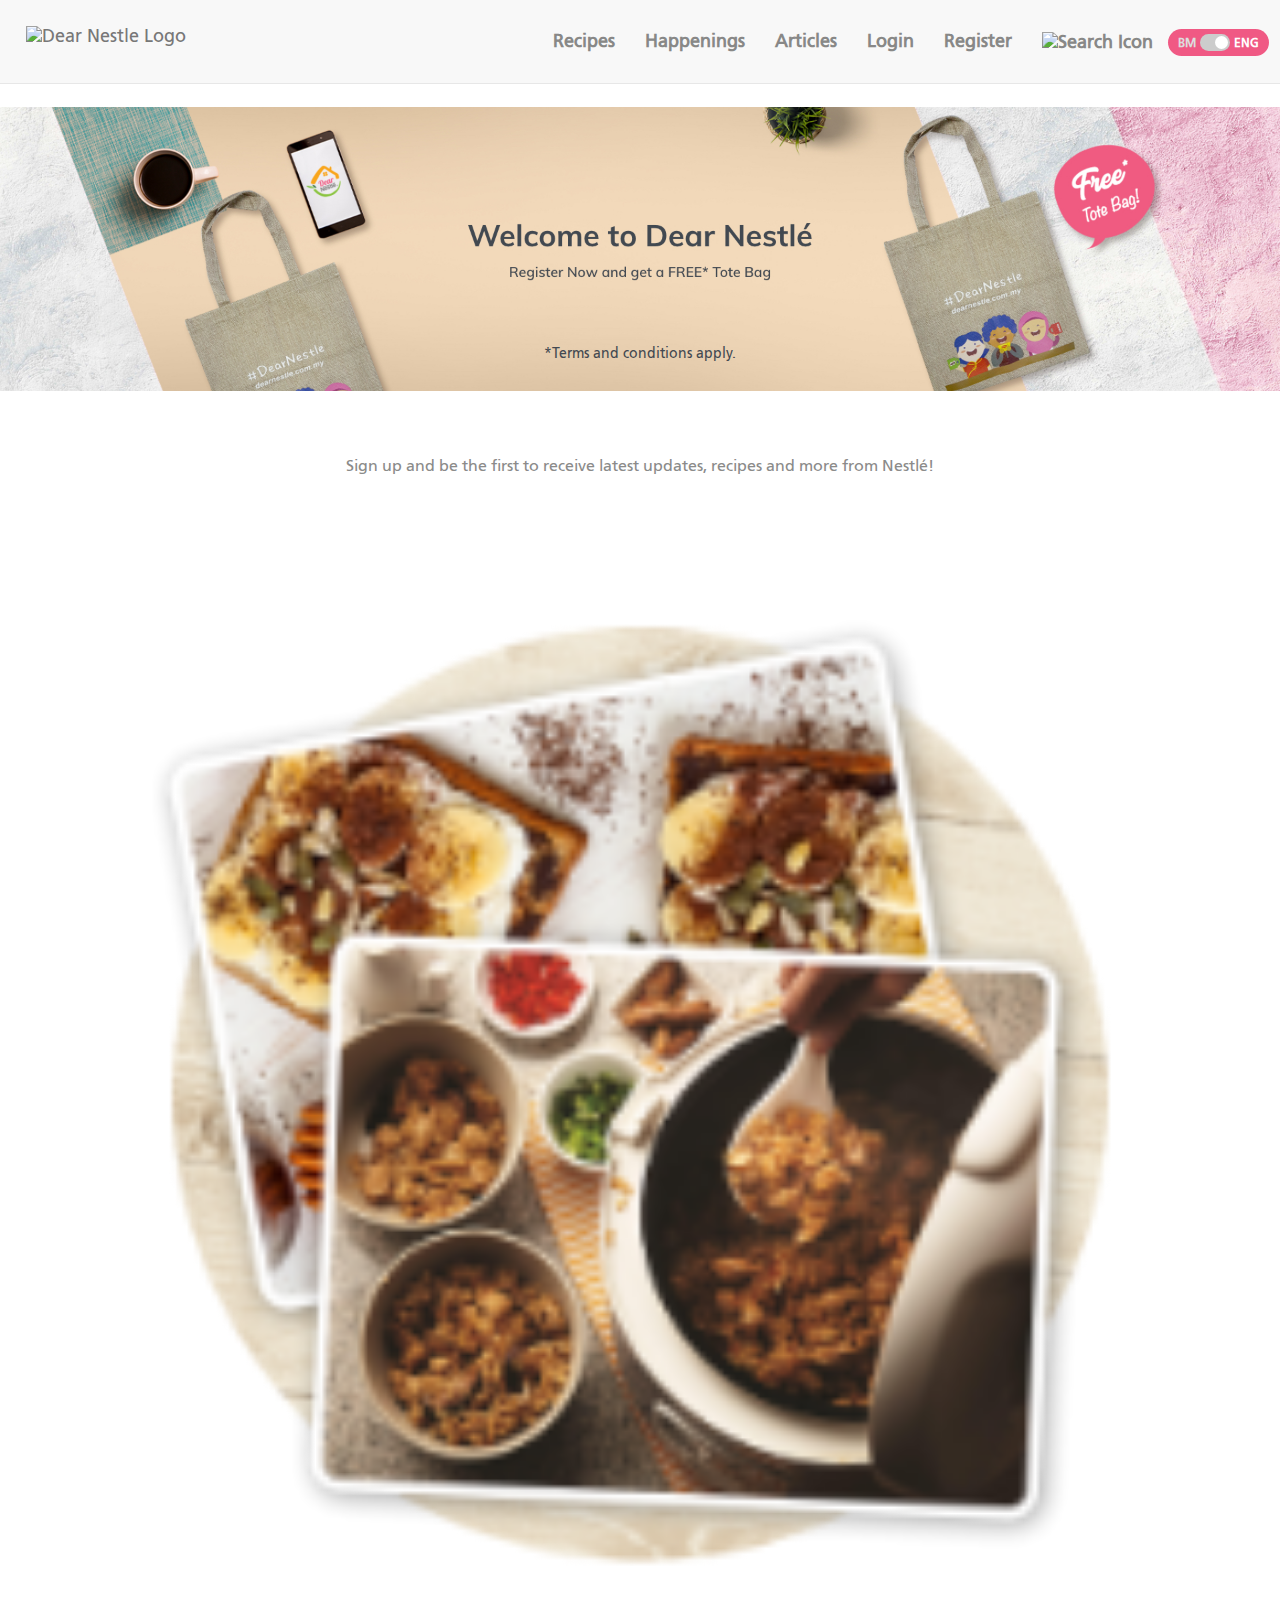
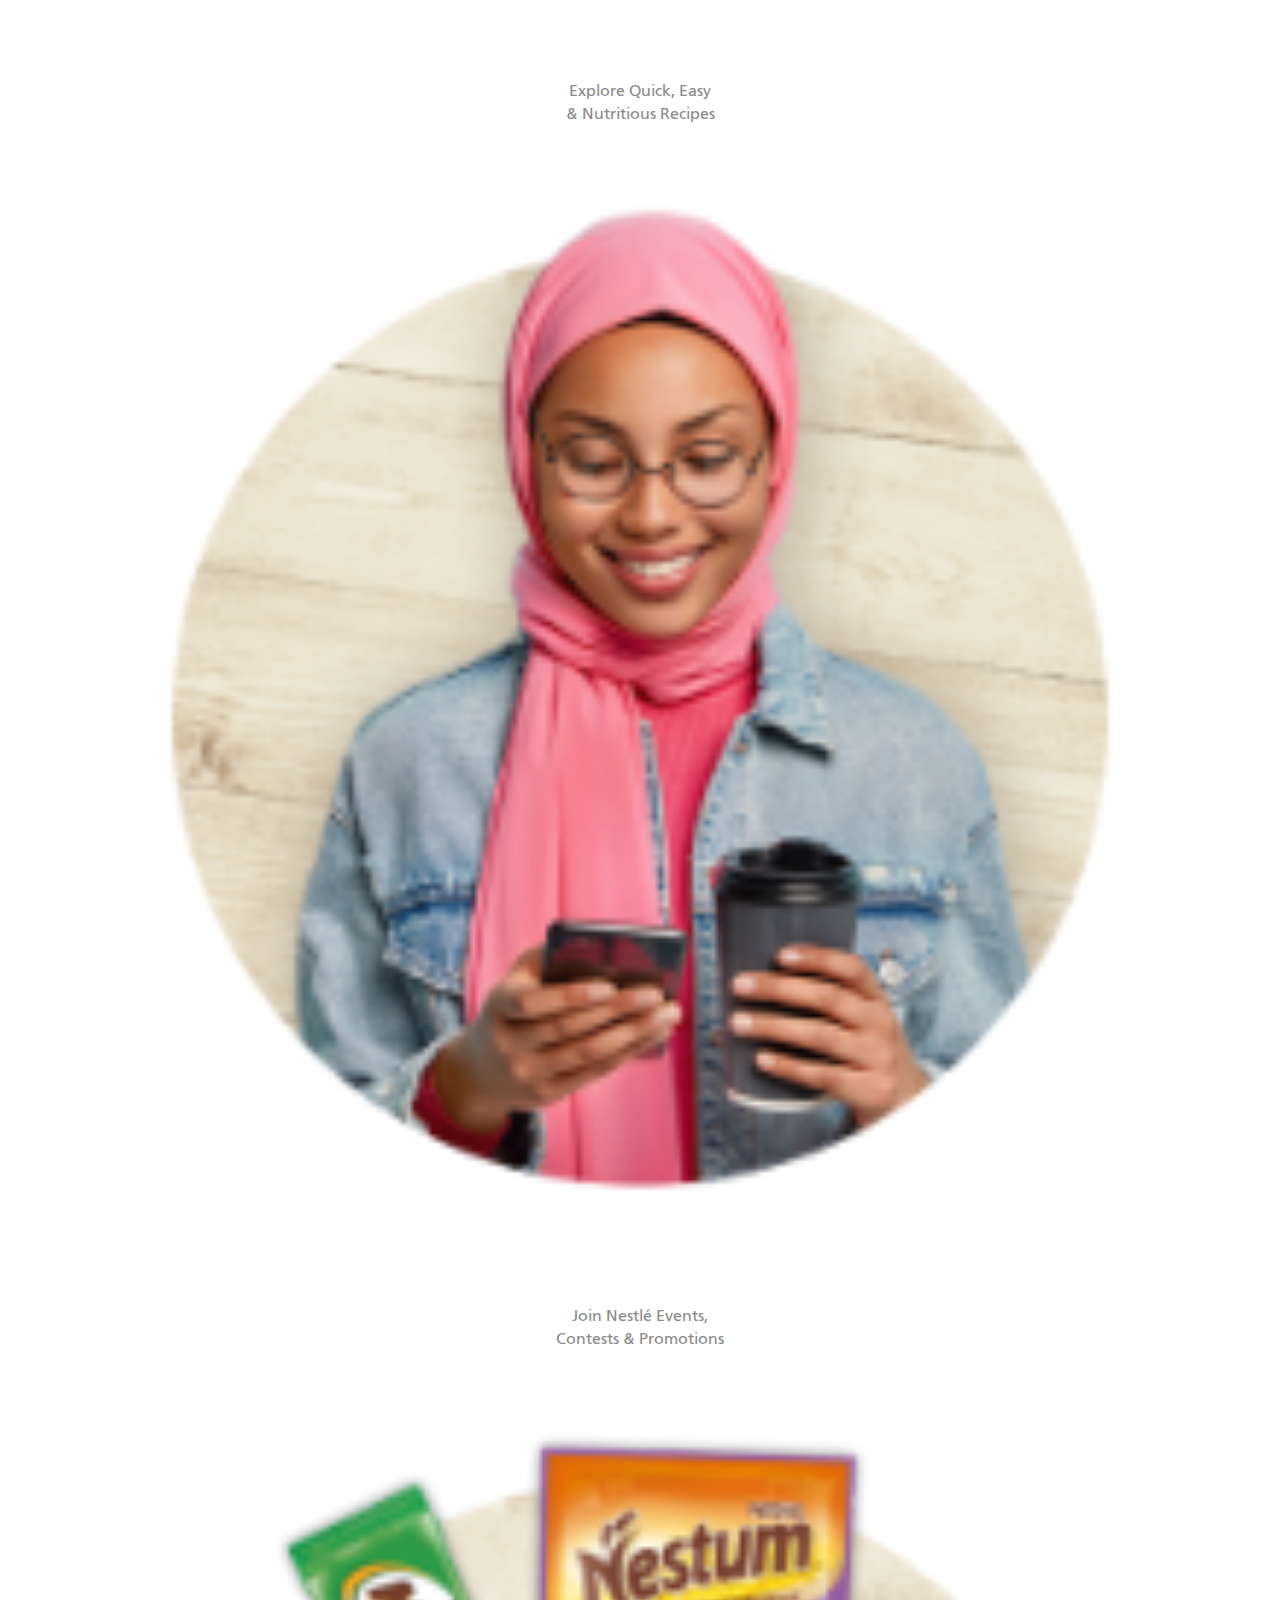
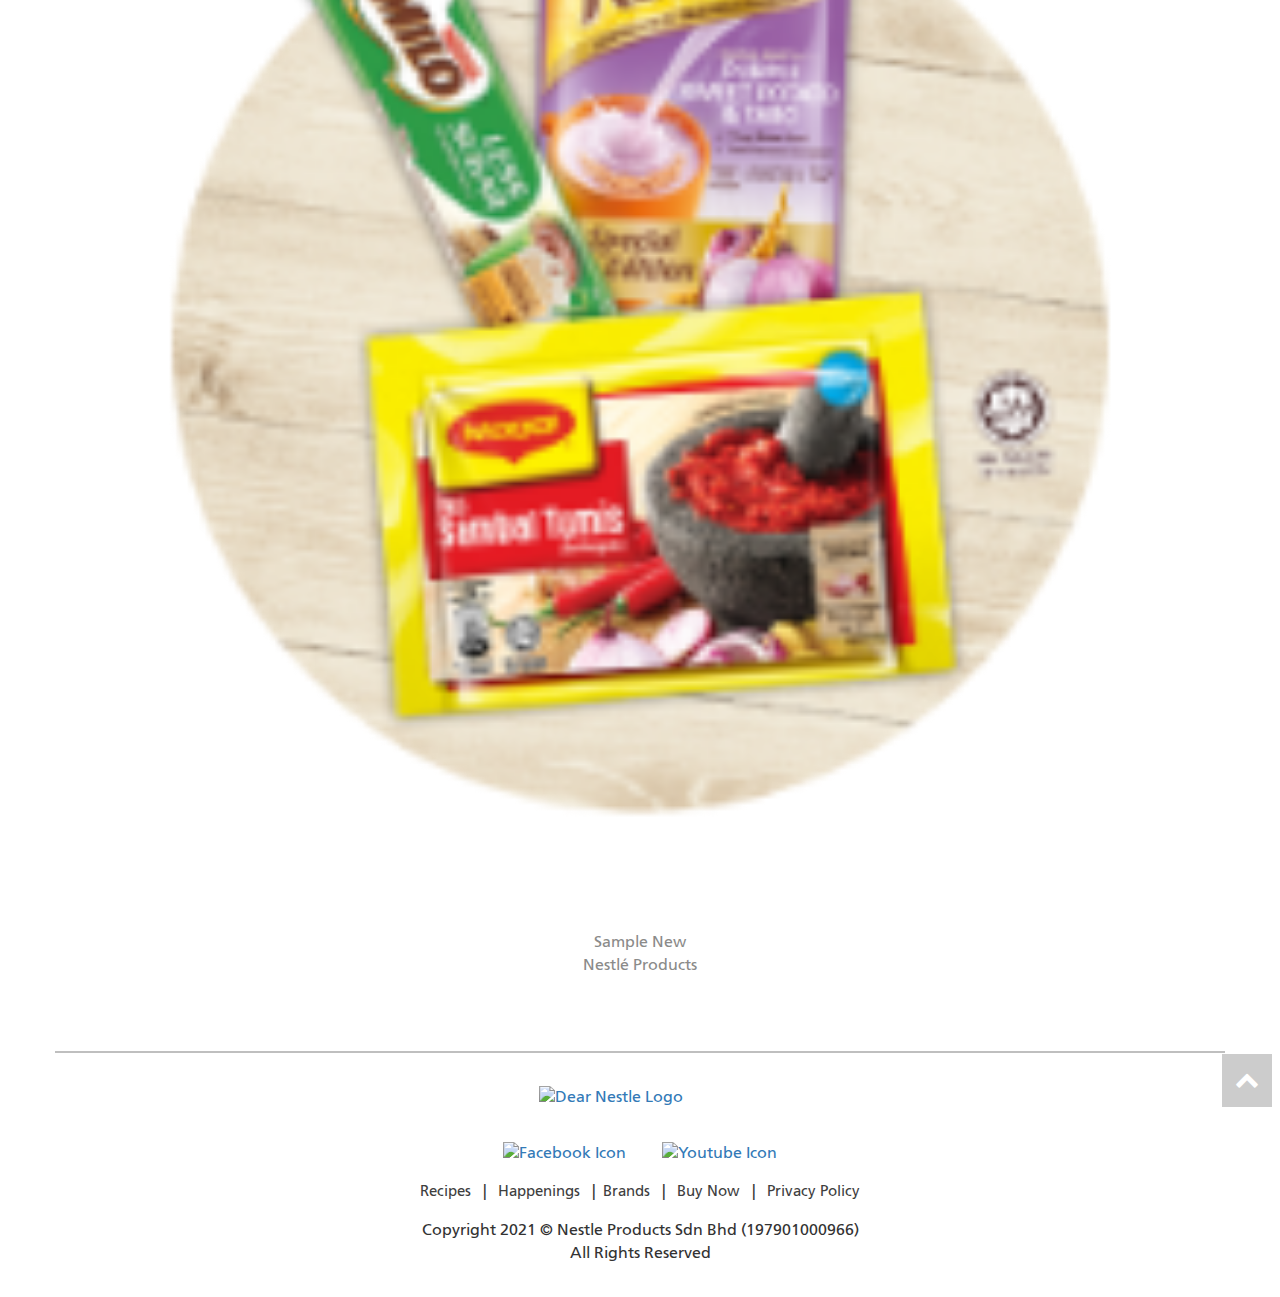
==== registration/stag/index.html @ 0c46dffd "update" ====
<!DOCTYPE html>
<html lang="en" dir="ltr"
    prefix="content: http://purl.org/rss/1.0/modules/content/  dc: http://purl.org/dc/terms/  foaf: http://xmlns.com/foaf/0.1/  og: http://ogp.me/ns#  rdfs: http://www.w3.org/2000/01/rdf-schema#  schema: http://schema.org/  sioc: http://rdfs.org/sioc/ns#  sioct: http://rdfs.org/sioc/types#  skos: http://www.w3.org/2004/02/skos/core#  xsd: http://www.w3.org/2001/XMLSchema# ">

<head>
    <meta name="google-site-verification" content="0FIQfp5ONj9zzr-9qInr3r9mJBFTpY4G2sWdlDjW1pA" />
    <meta name="amp-google-client-id-api" content="gtag">
    <script async custom-element="amp-analytics" src="https://cdn.ampproject.org/v0/amp-analytics-0.1.js"></script>

    <!-- Google Tag Manager -->
    <script>(function (w, d, s, l, i) {
            w[l] = w[l] || []; w[l].push({
                'gtm.start':
                    new Date().getTime(), event: 'gtm.js'
            }); var f = d.getElementsByTagName(s)[0],
                j = d.createElement(s), dl = l != 'dataLayer' ? '&l=' + l : ''; j.async = true; j.src =
                    'https://www.googletagmanager.com/gtm.js?id=' + i + dl; f.parentNode.insertBefore(j, f);
        })(window, document, 'script', 'dataLayer', 'GTM-KPN58Q');</script>
    <noscript><iframe src="https://www.googletagmanager.com/ns.html?id=GTM-KPN58Q" height="0" width="0"
            style="display:none;visibility:hidden"></iframe></noscript>
    <script>
        setTimeout("_gaq.push(['_trackEvent', '15_seconds', 'read'])", 15000);  // --additional line
        (function () {
            var ga = document.createElement('script'); ga.type = 'text/javascript'; ga.async = true;
            ga.src = ('https:' == document.location.protocol ? 'https://ssl' : 'http://www') + '.google-analytics.com/ga.js';
            var s = document.getElementsByTagName('script')[0]; s.parentNode.insertBefore(ga, s);
        })();
    </script>
    <!-- End Google Tag Manager (noscript) -->

    <!-- Global site tag (gtag.js) - Google Ads: 961524625 -->
    <script async src="https://www.googletagmanager.com/gtag/js?id=AW-961524625"></script>
    <script> window.dataLayer = window.dataLayer || []; function gtag() { dataLayer.push(arguments); } gtag('js', new Date()); gtag('config', 'AW-961524625');</script>

    <!-- Facebook Pixel Code -->
    <!-- End Facebook Pixel Code -->

    <meta charset="utf-8" />
    <meta name="Generator" content="Drupal 8 (https://www.drupal.org)" />
    <meta name="MobileOptimized" content="width" />
    <meta name="HandheldFriendly" content="true" />
    <meta name="viewport" content="width=device-width, initial-scale=1.0" />
    <meta name="title" content="Dear Nestlé" />
    <meta name="description"
        content="Register Now to stay up to date with Dear Nestlé rewards, promotions, new recipes and event information." />
    <link rel="shortcut icon" href="https://stag1.dearnestle.com.my/sites/default/files/dn-favicon.png"
        type="image/png" />

    <title>Register as Dear Nestlé Members | Dear Nestlé</title>
    <link rel="stylesheet"
        href="https://stag1.dearnestle.com.my/core/themes/stable/css/system/components/ajax-progress.module.css?qtg5zx"
        media="all" />
    <link rel="stylesheet"
        href="https://stag1.dearnestle.com.my/core/themes/stable/css/system/components/autocomplete-loading.module.css?qtg5zx"
        media="all" />
    <link rel="stylesheet"
        href="https://stag1.dearnestle.com.my/core/themes/stable/css/system/components/fieldgroup.module.css?qtg5zx"
        media="all" />
    <link rel="stylesheet"
        href="https://stag1.dearnestle.com.my/core/themes/stable/css/system/components/container-inline.module.css?qtg5zx"
        media="all" />
    <link rel="stylesheet"
        href="https://stag1.dearnestle.com.my/core/themes/stable/css/system/components/clearfix.module.css?qtg5zx"
        media="all" />
    <link rel="stylesheet"
        href="https://stag1.dearnestle.com.my/core/themes/stable/css/system/components/details.module.css?qtg5zx"
        media="all" />
    <link rel="stylesheet"
        href="https://stag1.dearnestle.com.my/core/themes/stable/css/system/components/hidden.module.css?qtg5zx"
        media="all" />
    <link rel="stylesheet"
        href="https://stag1.dearnestle.com.my/core/themes/stable/css/system/components/item-list.module.css?qtg5zx"
        media="all" />
    <link rel="stylesheet"
        href="https://stag1.dearnestle.com.my/core/themes/stable/css/system/components/js.module.css?qtg5zx"
        media="all" />
    <link rel="stylesheet"
        href="https://stag1.dearnestle.com.my/core/themes/stable/css/system/components/nowrap.module.css?qtg5zx"
        media="all" />
    <link rel="stylesheet"
        href="https://stag1.dearnestle.com.my/core/themes/stable/css/system/components/position-container.module.css?qtg5zx"
        media="all" />
    <link rel="stylesheet"
        href="https://stag1.dearnestle.com.my/core/themes/stable/css/system/components/progress.module.css?qtg5zx"
        media="all" />
    <link rel="stylesheet"
        href="https://stag1.dearnestle.com.my/core/themes/stable/css/system/components/reset-appearance.module.css?qtg5zx"
        media="all" />
    <link rel="stylesheet"
        href="https://stag1.dearnestle.com.my/core/themes/stable/css/system/components/resize.module.css?qtg5zx"
        media="all" />
    <link rel="stylesheet"
        href="https://stag1.dearnestle.com.my/core/themes/stable/css/system/components/sticky-header.module.css?qtg5zx"
        media="all" />
    <link rel="stylesheet"
        href="https://stag1.dearnestle.com.my/core/themes/stable/css/system/components/system-status-counter.css?qtg5zx"
        media="all" />
    <link rel="stylesheet"
        href="https://stag1.dearnestle.com.my/core/themes/stable/css/system/components/system-status-report-counters.css?qtg5zx"
        media="all" />
    <link rel="stylesheet"
        href="https://stag1.dearnestle.com.my/core/themes/stable/css/system/components/system-status-report-general-info.css?qtg5zx"
        media="all" />
    <link rel="stylesheet"
        href="https://stag1.dearnestle.com.my/core/themes/stable/css/system/components/tabledrag.module.css?qtg5zx"
        media="all" />
    <link rel="stylesheet"
        href="https://stag1.dearnestle.com.my/core/themes/stable/css/system/components/tablesort.module.css?qtg5zx"
        media="all" />
    <link rel="stylesheet"
        href="https://stag1.dearnestle.com.my/core/themes/stable/css/system/components/tree-child.module.css?qtg5zx"
        media="all" />
    <link rel="stylesheet" href="https://stag1.dearnestle.com.my/modules/gigya/gigya/css/gigya.css?qtg5zx"
        media="all" />
    <!-- <link rel="stylesheet"
        href="https://stag1.dearnestle.com.my/themes/custom/dearnestle_theme/assets/css/app_1612253651.min.css?qtg5zx"
        media="all" /> -->
    <link rel="stylesheet" href="../../app.min.css" media="all">
    <link rel="stylesheet"
        href="https://stag1.dearnestle.com.my/themes/custom/dearnestle_theme/assets/css/brand-story.css?qtg5zx"
        media="all" />
    <link rel="stylesheet"
        href="https://stag1.dearnestle.com.my/themes/custom/dearnestle_theme/assets/css/fontVAG.css?qtg5zx"
        media="all" />

    <!-- Latest compiled and minified CSS -->

    <!--[if lte IE 8]>
<script src="https://stag1.dearnestle.com.my/core/assets/vendor/html5shiv/html5shiv.min.js?v=3.7.3"></script>
<![endif]-->

    <style id="antiClickjack">
        body {
            display: none !important;
        }
    </style>
    <script type="text/javascript">
        if (self === top) {
            var antiClickjack = document.getElementById("antiClickjack");
            antiClickjack.parentNode.removeChild(antiClickjack);
        } else {
            top.location = self.location;
        }
    </script>
    <script>
        var drupalCurrentUser;
        drupalCurrentUser = 0;
        var baseUrl = '/';
        var langCode = 'en';
    </script>
    <script
        src="https://stag1.dearnestle.com.my/themes/custom/dearnestle_theme/assets/js/purify.min.js?v=2021-05-24 03:18:04"></script>
    <script
        src="https://stag1.dearnestle.com.my/themes/custom/dearnestle_theme/assets/js/app.js?v=2021-05-24 03:18:04"></script>
    <link rel="shortcut icon" href="https://stag1.dearnestle.com.my/favicon.ico" type="image/x-icon">
    <link rel="icon" href="https://stag1.dearnestle.com.my/favicon.ico" type="image/x-icon">
    <link rel="canonical" href="https://stag1.dearnestle.com.my/register" />
    <script>bazadebezolkohpepadr = "1341982459"</script>
    <script type="text/javascript" src="https://stag1.dearnestle.com.my/akam/11/4ffd06bf" defer></script>
</head>

<body>
    <a href="#main-content" class="visually-hidden focusable">
        Skip to main content
    </a>

    <div class="dialog-off-canvas-main-canvas" data-off-canvas-main-canvas>
        <div class="page-wrap">
            <nav class="navbar navbar-default navbar-fixed-top" name="top">
                <!-- Brand and toggle get grouped for better mobile display -->
                <div class="navbar-header">
                    <button type="button" data-target="#navbarCollapse" data-toggle="collapse" class="navbar-toggle">
                        <span class="sr-only">Toggle navigation</span>
                        <span class="icon-bar"></span>
                        <span class="icon-bar"></span>
                        <span class="icon-bar"></span>
                    </button>
                    <a href="https://stag1.dearnestle.com.my/" class="navbar-brand">
                        <img src="https://stag1.dearnestle.com.my/themes/custom/dearnestle_theme/assets/images/brand-logo.png"
                            alt="Dear Nestle Logo" class="img-responsive" />
                    </a>
                </div>
                <!-- Collection of nav links, forms, and other content for toggling -->
                <div id="navbarCollapse" class="collapse navbar-collapse">
                    <ul class="nav navbar-nav navbar-right">
                        <li class="">
                            <a href="https://stag1.dearnestle.com.my/recipes">Recipes</a>
                        </li>
                        <li>
                            <a href="https://stag1.dearnestle.com.my/events-and-happenings">Happenings</a>
                        </li>
                        <li>
                            <a href="https://stag1.dearnestle.com.my/articles">Articles</a>
                        </li>
                        <!-- <li>
                <a href="https://stag1.dearnestle.com.my/brands">Brands</a>
            </li> -->
                        <li><a href="https://stag1.dearnestle.com.my/login">Login</a></li>
                        <li><a href="https://stag1.dearnestle.com.my/register" class="-list-reg-link-">Register</a></li>
                        <li>
                            <a href="https://stag1.dearnestle.com.my/searchresult" data-toggle="modal" data-target="#">
                                <img src="https://stag1.dearnestle.com.my/themes/custom/dearnestle_theme/assets/images/search-icon.png"
                                    alt="Search Icon" />
                            </a>
                        </li>
                        <!-- <li>
                <a href="" data-toggle="modal" data-target="#loginModal">
                    <img src="https://stag1.dearnestle.com.my/themes/custom/dearnestle_theme/assets/images/shop-icon.png" alt="Search Icon" />
                </a>
            </li> -->
                        <li>
                            <div class="lang-header-menu">
                                <a href="#" class="language-link " hreflang="ms"
                                    data-drupal-link-system-path="<front>">BM</a>
                                <label class="switch">
                                    <input type="checkbox" checked>
                                    <span class="slider round"></span>
                                </label>
                                <a href="#" class="language-link is-active" hreflang="en"
                                    data-drupal-link-system-path="<front>">ENG</a>
                            </div>
                        </li>
                    </ul>
                </div>
            </nav>

            <div id="loginModal" class="modal fade" role="dialog">
                <div class="modal-dialog">
                    <div class="modal-content">
                        <div class="modal-header">
                            <button type="button" class="close" data-dismiss="modal">&times;</button>
                            CLICK TO BUY OUR PRODUCTS AT OUR FLAGSHIP STORES:
                        </div>
                        <div class="modal-body">
                            <div class="container-modal">
                                <div class="container-modal">
                                    <div class="row">
                                        <div class="col-lg-6">
                                            <a href="https://www.qoo10.my/shop/groceriesonline" target="_blank">
                                                <img src="https://stag1.dearnestle.com.my/themes/custom/dearnestle_theme/assets/images/Qoo10-icon.png"
                                                    alt="qoo10" class="img-responsive" style="border-radius: 0%">
                                            </a>
                                        </div>
                                        <div class="col-lg-6">
                                            <a href="https://www.lazada.com.my/shop/nestle-official-store/?spm=a2o4k.pdp.seller.1.74001be67BPQBG&itemId=131354901&channelSource=pdp%3Chttps://eur02.safelinks.protection.outlook.com/?url=https%3A%2F%2Fwww.lazada.com.my%2Fshop%2Fnestle-official-store%2F%3Fspm%3Da2o4k.pdp.seller.1.74001be67BPQBG%26itemId%3D131354901%26channelSource%3Dpdp&data=02%7C01%7CJurene.teh%40my.nestle.com%7Ced309a7bd3b54166d77908d6bbf6eb40%7C12a3af23a7694654847f958f3d479f4a%7C0%7C0%7C636903066509535573&sdata=GOq6PZIj7vxGHHjQAavjLtRLgnNewgPsyEyqNfqrisU%3D&reserved=0%3E"
                                                target="_blank">
                                                <img src="https://stag1.dearnestle.com.my/themes/custom/dearnestle_theme/assets/images/lazada.png"
                                                    alt="lazada" class="img-responsive" style="border-radius: 0%">
                                            </a>
                                        </div>
                                    </div>
                                    <div class="row">
                                        <div class="col-lg-6">
                                            <a href="https://mall.shopee.com.my/nestle.os" target="_blank">
                                                <img src="https://stag1.dearnestle.com.my/themes/custom/dearnestle_theme/assets/images/shoppe-icon.png"
                                                    alt="shoppe" class="img-responsive" style="border-radius: 0%">
                                            </a>
                                        </div>
                                        <div class="col-lg-6">
                                            <a href="http://www.lmall.my/store/nestle" target="_blank">
                                                <img src="https://stag1.dearnestle.com.my/themes/custom/dearnestle_theme/assets/images/lelong-icon.png"
                                                    alt="lelong" class="img-responsive" style="border-radius: 0%">
                                            </a>
                                        </div>
                                    </div>
                                    <div class="row">
                                        <div class="col-lg-6">
                                            <a href="https://store.jiffy2u.com/nestle-online-store/#/home/all"
                                                target="_blank">
                                                <img src="https://stag1.dearnestle.com.my/themes/custom/dearnestle_theme/assets/images/Jiffy2U.png"
                                                    alt="jiffy2u" class="img-responsive" style="border-radius: 0%">
                                            </a>
                                        </div>
                                        <div class="col-lg-6">
                                            <a href="https://www.goshop.com.my/search?keyword=NESTLE" target="_blank">
                                                <img src="https://stag1.dearnestle.com.my/themes/custom/dearnestle_theme/assets/images/GoShop.png"
                                                    alt="go-shop" class="img-responsive" style="border-radius: 0%">
                                            </a>
                                        </div>
                                    </div>
                                    <div class="row">
                                        <div class="col-lg-6">
                                            <a href="https://www.prestomall.com/store/nestleofficialstore"
                                                target="_blank">
                                                <img src="https://stag1.dearnestle.com.my/themes/custom/dearnestle_theme/assets/images/Presto-Mall.png"
                                                    alt="presto-mall" class="img-responsive" style="border-radius: 0%">
                                            </a>
                                        </div>
                                        <div class="col-lg-6">
                                            <a href="https://pgmall.my/index.php?route=seller/seller_store&seller_store_id=4479"
                                                target="_blank">
                                                <img src="https://stag1.dearnestle.com.my/themes/custom/dearnestle_theme/assets/images/PG-Mall.png"
                                                    alt="pg-mall" class="img-responsive" style="border-radius: 0%">
                                            </a>
                                        </div>
                                    </div>
                                    <div class="row">
                                        <div class="col-lg-6">
                                            <a href="https://www.youbeli.com/nestleonlinestore" target="_blank">
                                                <img src="https://stag1.dearnestle.com.my/themes/custom/dearnestle_theme/assets/images/Youbeli.png"
                                                    alt="You Beli" class="img-responsive" style="border-radius: 0%">
                                            </a>
                                        </div>
                                        <div class="col-lg-6">
                                            <a href="https://www.zalora.com.my/nestle/" target="_blank">
                                                <img src="https://stag1.dearnestle.com.my/themes/custom/dearnestle_theme/assets/images/Zalora.png"
                                                    alt="Zalora" class="img-responsive" style="border-radius: 0%">
                                            </a>
                                        </div>
                                    </div>
                                </div>
                            </div>
                        </div>
                    </div>
                </div>
            </div>
            <div>
                <div id="block-dearnestle-theme-page-title">



                </div>
                <div id="block-dearnestle-theme-content">



                    <!-- INMOBI PIXEL TAG -->
                    <script type="text/javascript">
                        var imconfig = {
                            "aid": "50c6972b52164cad89244a71156ec133",
                            "deviceType": "m",
                            "eventname": "PAGE_VIEW"
                        };
                    </script>
                    <script src="https://imces.inmobi.com/pixel/pixel.min.js" type="text/javascript" defer></script>
                    <!-- END OF INMOBI PIXEL TAG -->

                    <div class="register">
                        <script
                            src="https://www.dearnestle.com.my/core/assets/vendor/jquery/jquery.min.js?v=3.2.1"></script>
                        <script src="https://cdnjs.cloudflare.com/ajax/libs/OwlCarousel2/2.3.4/owl.carousel.min.js"
                            integrity="sha512-bPs7Ae6pVvhOSiIcyUClR7/q2OAsRiovw4vAkX+zJbw3ShAeeqezq50RIIcIURq7Oa20rW2n2q+fyXBNcU9lrw=="
                            crossorigin="anonymous" referrerpolicy="no-referrer"></script>
                        <style>
                            .register .signup-container {
                                padding: 0;
                            }
                            .register .signup-wrapper {
                                background: #fff;
                            }

                            .register {
                                color: #8b8b8a;
                            }

                            .register .pink-color {
                                color: #f05983;
                            }

                            .register .zero-layout,
                            .register .zero-layout-input {
                                margin-left: 0;
                                margin-right: 0;
                                padding-left: 0;
                                padding-right: 0;
                            }

                            .register .zero-layout-left,
                            .register .zero-layout-left-input {
                                margin-left: 0;
                                margin-right: 0;
                                padding-left: 0;
                            }

                            .register .zero-layout-right,
                            .register .zero-layout-right-input {
                                margin-left: 0;
                                margin-right: 0;
                                padding-right: 0;
                            }

                            .register .standard-mb {
                                margin-bottom: 2rem;
                            }

                            .register .standard-margin {
                                margin-top: 2rem;
                                margin-bottom: 2rem;
                            }

                            .register .top-banner {
                                margin-top: 1.5rem;
                                position: relative;
                            }

                            .register .tnc {
                                position: absolute;
                                bottom: 1rem;
                                left: 50%;
                                transform: translateX(-50%);
                                font-size: .9rem;
                            }

                            .register .tnc a {
                                color: #434951;
                            }

                            .register .signup-thumbnail .owl-carousel-thumbnail {
                                position: relative;
                            }

                            .register .signup-thumbnail .owl-item {
                                justify-content: center;
                            }

                            .register .signup-thumbnail .owl-carousel-thumbnail .owl-prev,
                            .register .signup-thumbnail .owl-carousel-thumbnail .owl-next {
                                position: absolute;
                                top: 50%;
                                transform: translateY(-50%);
                            }

                            .register .signup-thumbnail .owl-carousel-thumbnail .owl-prev {
                                left: 0;
                            }

                            .register .signup-thumbnail .owl-carousel-thumbnail .owl-next {
                                right: 0;
                            }

                            .register .signup-thumbnail .owl-carousel-thumbnail .owl-nav.disabled {
                                display: none;
                            }

                            .register .signup-thumbnail,
                            .register .register-form {
                                padding: 4rem 0;
                            }

                            .register .signup-thumbnail .owl-carousel-thumbnail button {
                                background: transparent;
                                border: 0;
                                color: #f05984;
                                font-size: 1.5rem;
                            }

                            .register .checkbox input[type="checkbox"],
                            .register .checkbox-inline input[type="checkbox"],
                            .register .radio input[type="radio"],
                            .register .radio-inline input[type="radio"] {
                                margin-left: 0;
                            }

                            .register input,
                            .register select {
                                background: #f5f5f5;
                            }

                            .register .btn-pink {
                                position: relative;
                                display: inline-block;
                                width: 200px;
                                padding: 10px;
                                margin-bottom: 30px;
                                background-color: #f05984;
                                border: 1px solid #f05984;
                                color: #fff;
                                text-align: center;
                                text-decoration: none;
                                font-size: 18px;
                                font-weight: 700;
                            }

                            .register .btn-pink::after {
                                position: absolute;
                                font-family: "FontAwesome";
                                content: "\f054";
                                color: #fff;
                                right: 1rem;
                                top: 50%;
                                transform: translateY(-50%);
                            }

                            .register .form-group input[type="checkbox"] {
                                padding: 0;
                                height: initial;
                                width: initial;
                                margin-bottom: 10rem;
                                display: none;
                                cursor: pointer;
                            }

                            .register .form-group label {
                                position: relative;
                            }

                            .register .form-group label.option:before {
                                content: "";
                                -webkit-appearance: none;
                                background-color: transparent;
                                border: 2px solid #888887;
                                border-radius: 5px;
                                box-shadow: 0 1px 2px rgba(0, 0, 0, 0.05),
                                    inset 0px -15px 10px -12px rgba(0, 0, 0, 0.05);
                                padding: 7px;
                                display: inline-block;
                                position: absolute;
                                left: 0;
                                vertical-align: middle;
                                cursor: pointer;
                            }

                            .register .form-group input:checked+label:after {
                                content: "";
                                display: block;
                                position: absolute;
                                top: 2px;
                                left: 6px;
                                width: 6px;
                                height: 12px;
                                border: solid #f05984;
                                border-width: 0 2px 2px 0;
                                transform: rotate(45deg);
                            }

                            @media (max-width: 678px) {
                                .register .signup-thumbnail .owl-carousel-thumbnail .owl-nav.disabled {
                                    display: block;
                                }

                                .register .signup-thumbnail .owl-carousel-thumbnail .owl-prev {
                                    left: 10%;
                                }

                                .register .signup-thumbnail .owl-carousel-thumbnail .owl-next {
                                    right: 10%;
                                }

                                .register .signup-thumbnail,
                                .register .register-form {
                                    padding: 2rem 0;
                                }

                                .register .standard-mb {
                                    margin-bottom: 1rem;
                                }
                            }

                            @media (min-width: 601px) and (max-width: 999px) {
                                .register .signup-thumbnail .owl-carousel-thumbnail .owl-nav.disabled {
                                    display: block;
                                }

                                .register .signup-thumbnail .owl-carousel-thumbnail .owl-prev {
                                    left: 20%;
                                }

                                .register .signup-thumbnail .owl-carousel-thumbnail .owl-next {
                                    right: 20%;
                                }
                            }

                            @media (max-width: 767px) {

                                .register label.zero-layout,
                                .register label.zero-layout-left,
                                .register label.zero-layout-right {
                                    margin-left: 0;
                                    margin-right: 0;
                                    padding-left: 0;
                                    padding-right: 0;
                                }

                                .register .zero-layout,
                                .register .zero-layout-left,
                                .register .zero-layout-right {
                                    margin-left: 0;
                                    margin-right: 0;
                                    padding-left: 15px;
                                    padding-right: 15px;
                                }

                                .register .zero-layout-input,
                                .register .zero-layout-left-input,
                                .register .zero-layout-right-input {
                                    margin-left: 0;
                                    margin-right: 0;
                                    padding-left: 0;
                                    padding-right: 0;
                                }

                                .register .tnc {
                                    left: 30%;
                                    transform: translateX(-50%);
                                }
                            }

                            /* chevron-right */
                        </style>
                        <section class="top-banner">
                            <img src="../images/DesktopBanner.jpg" alt="Desktop Banner" width="100%"
                                class="visible-sm visible-md visible-lg visible-xl" />
                            <img src="../images/MobileBanner.jpg" alt="Mobile Banner" width="100%" class="visible-xs" />
                            <p class="tnc"><a href="">*Terms and conditions apply.</a></p>
                        </section>
                        <section class="signup-thumbnail text-center">
                            <div class="container">
                                <p style="margin-bottom: 2rem">
                                    Sign up and be the first to receive latest updates, recipes
                                    and more from Nestlé!
                                </p>
                                <div class="row">
                                    <div class="col-12">
                                        <div class="owl-slider" style="overflow: hidden;">
                                            <div class="owl-carousel-thumbnail" id="carousel-thumbnail">
                                                <div class="item">
                                                    <img alt="Thumnail recipe" src="../images/recipes-thumbnail.png"
                                                        width="100%" />
                                                    <p>
                                                        Explore Quick, Easy <br />
                                                        &amp; Nutritious Recipes
                                                    </p>
                                                </div>

                                                <div class="item">
                                                    <img alt="Thumnail Join Contest"
                                                        src="../images/JoinContest-thumbnail.png" width="100%" />
                                                    <p>
                                                        Join Nestlé Events, <br />
                                                        Contests &amp; Promotions
                                                    </p>
                                                </div>
                                                <div class="item">
                                                    <img alt="Thumnail Samples" src="../images/Samples-thumbnail.png"
                                                        width="100%" />
                                                    <p>
                                                        Sample New <br />
                                                        Nestlé Products
                                                    </p>
                                                </div>
                                            </div>
                                            <script type="text/javascript">
                                                $(document).ready(function () {
                                                    var owl = $("#carousel-thumbnail");
                                                    owl.owlCarousel({
                                                        autoplay: true,
                                                        autoPlay: 5000,
                                                        autoHeight: true,
                                                        pagination: false,
                                                        nav: false,
                                                        dots: false,
                                                        navText: [
                                                            '<span class="fa fa-chevron-left"></span>',
                                                            '<span class="fa fa-chevron-right"></span>',
                                                        ],
                                                        responsive: {
                                                            0: {
                                                                items: 1,
                                                                stagePadding: 50,
                                                            },
                                                            600: {
                                                                items: 1,
                                                                stagePadding: 170,
                                                            },
                                                            1000: {
                                                                items: 3,
                                                            },
                                                        },
                                                    });
                                                });
                                            </script>
                                        </div>
                                    </div>
                                </div>
                            </div>
                        </section>
                        <section>
                            <div class="container">
                                <div class="row">
                                    <div class="col-12 zero-layout">
                                        <hr style="border-color: #bfbfbf" />
                                    </div>
                                </div>
                            </div>
                        </section>
                        <section class="signup-wrapper">
                            <div class="signup-container">
                                <div class="container">
                                    <div class="row">
                                        <div class="col-md-12">
                                            <div id="gigya-raas-register-div"></div>
                                        </div>
                                    </div>
                                </div>
                            </div>
                        </section>
                    </div>

                </div>

            </div>

        </div>
        <!-- Footer -->
        <a href="#top"><span class="b-arrow"><i class="fa fa-chevron-up" aria-hidden="true"></i></span></a>

        <div class="reg-pop">
            <div class="reg-pop-toggle-wrapper">
                <a href="#" class="reg-pop-toggler js-toggle-reg-pop">Register</a>
            </div>
            <div class="reg-pop-wrapper">
                <h3 class="reg-pop-header">Register now as a Dear Nestlé Member!</h3>
                <p class="reg-pop-text">By joining, I agree to the processing of my Personal Data in accordance with the
                    <a href="https://www.nestle.com.my/info/privacy_notice">Privacy Notice</a>.
                </p>
                <a href="https://stag1.dearnestle.com.my/register" class="btn btn-pink-rvs side-menu-register">CLICK
                    HERE</a>
            </div>
        </div>

        <footer>
            <div class="footer-nav">
                <div class="logo"><a href="https://stag1.dearnestle.com.my/"><img
                            src="https://stag1.dearnestle.com.my/themes/custom/dearnestle_theme/assets/images/dearnestle-logo.png"
                            alt="Dear Nestle Logo" class="img-responsive" /></a></div>
                <div class="social">
                    <a href="https://www.facebook.com/dearnestle" target="_blank">
                        <img src="https://stag1.dearnestle.com.my/themes/custom/dearnestle_theme/assets/images/fb-icon.png"
                            class="img-responsive social-img" alt="Facebook Icon" />
                    </a>
                    <a href="https://www.youtube.com/user/NestleMalaysia" target="_blank">
                        <img src="https://stag1.dearnestle.com.my/themes/custom/dearnestle_theme/assets/images/youtube-icon.png"
                            class="img-responsive social-img" alt="Youtube Icon" />
                    </a>
                </div>
                <div class="menu">
                    <a href="https://stag1.dearnestle.com.my/recipes">Recipes</a> | <a
                        href="https://stag1.dearnestle.com.my/events-and-happenings">Happenings</a> |<a
                        href="https://nestle.com.my/brands" target="_blank">Brands</a> |<br class="visible-xs"> <a
                        href="#" data-toggle="modal" data-target="#loginModal">Buy Now</a> | <a
                        href="https://www.nestle.com.my/info/privacy_policy" target="_blank">Privacy Policy</a>
                </div>
                <div class="copy">
                    Copyright 2021 &copy; Nestle Products Sdn Bhd (197901000966)<br>All Rights Reserved
                </div>
            </div>
        </footer>

    </div>


    <script type="application/json"
        data-drupal-selector="drupal-settings-json">{"path":{"baseUrl":"\/","scriptPath":null,"pathPrefix":"","currentPath":"register","currentPathIsAdmin":false,"isFront":false,"currentLanguage":"en"},"pluralDelimiter":"\u0003","ajaxPageState":{"libraries":"core\/html5shiv,dearnestle_theme\/global-css,gigya\/drupalGigya,gigya_raas\/gigyaRaas,system\/base","theme":"dearnestle_theme","theme_token":null},"ajaxTrustedUrl":[],"gigya":{"globalParameters":{"bypassCookiePolicy":"never","enabledProviders":"*","sessionExpiration":-1},"apiKey":"3_t_rlgJ-ILMubmeUA2Hp2xKrUB0S9NbGL2o0Y-oFUBUvZxYz1jNJETgWiY1WqCrAT","dataCenter":"us1.gigya.com","lang":"en","enableRaaS":true,"raas":{"login":{"screenSet":"DearNestle-RegistrationLogin","mobileScreenSet":"","startScreen":"gigya-login-screen","sessionExpiration":-1},"register":{"screenSet":"DearNestle-RegistrationLogin","mobileScreenSet":"","startScreen":"gigya-register-screen","sessionExpiration":-1},"resetPassword":{"screenSet":"DearNestle-RegistrationLogin","mobileScreenSet":"","startScreen":"gigya-reset-password-screen"}}},"gigyaExtra":{"loginRedirect":"user\/profile","logoutRedirect":"","isLogin":false,"session_type":"dynamic","session_time":"1200000"},"user":{"uid":0,"permissionsHash":"935ce207e9b265b9358379f2a4d8573366fb4bd58662e00d6e4d9a8e40bbeed6"}}</script>
    <script src="https://stag1.dearnestle.com.my/core/assets/vendor/domready/ready.min.js?v=1.0.8"></script>
    <script src="https://stag1.dearnestle.com.my/core/assets/vendor/jquery/jquery.min.js?v=3.2.1"></script>
    <script src="https://stag1.dearnestle.com.my/core/assets/vendor/jquery-once/jquery.once.min.js?v=2.2.0"></script>
    <script src="https://stag1.dearnestle.com.my/core/misc/drupalSettingsLoader.js?v=8.5.11"></script>
    <script src="https://stag1.dearnestle.com.my/core/misc/drupal.js?v=8.5.11"></script>
    <script src="https://stag1.dearnestle.com.my/core/misc/drupal.init.js?v=8.5.11"></script>
    <script src="https://stag1.dearnestle.com.my/core/misc/progress.js?v=8.5.11"></script>
    <script src="https://stag1.dearnestle.com.my/core/misc/ajax.js?v=8.5.11"></script>
    <script src="https://stag1.dearnestle.com.my/modules/gigya/gigya/js/gigyaHelper.js?v=1.0.0"></script>
    <script src="https://stag1.dearnestle.com.my/modules/gigya/gigya/js/gigya.js?v=1.0.0"></script>
    <script
        src="https://stag1.dearnestle.com.my/core/assets/vendor/jquery.cookie/jquery.cookie.min.js?v=1.4.1"></script>
    <script src="https://stag1.dearnestle.com.my/modules/gigya/gigya_raas/js/gigyaRaas.js?v=1.0.7"></script>
    <script src="https://stag1.dearnestle.com.my/modules/gigya/gigya_raas/js/screensets.js?v=1.0.7"></script>

    <!-- Frame busting -->
    <script type="text/javascript">
        if (self === top) {
        } else {
            top.location = 'https://www.nestle.com.my';
        }
    </script>
    <script src="https://brand-ecommerce-assets.fusepump.com/bootstraper/bootstraper.js"
        type="text/javascript"></script>
    <script type="text/javascript">
        //Fusepump
        function callFusePump(id) {
            lightbox = new fusepump.lightbox.buynow(id, {
                iframeStyle: {
                    zIndex: 3000,
                }
            });
            lightbox.show();
        }
    </script>
    <script>
    </script>
    <script
        src="https://stag1.dearnestle.com.my/themes/custom/dearnestle_theme/assets/js/dearnestle-manual_gtag.js"></script>
    <noscript><img
            src="https://stag1.dearnestle.com.my/akam/11/pixel_4ffd06bf?a=dD1jN2Q5NjQyOWU3YTk4NTcxM2VmZjJmM2M3N2JlMTNiMzg4NTJlNjIxJmpzPW9mZg=="
            style="visibility: hidden; position: absolute; left: -999px; top: -999px;" /></noscript>
</body>

</html>
---- app.min.css ----
@charset "UTF-8"; /*!
 * Bootstrap v3.3.7 (http://getbootstrap.com)
 * Copyright 2011-2016 Twitter, Inc.
 * Licensed under MIT (https://github.com/twbs/bootstrap/blob/master/LICENSE)
 */ /*! normalize.css v3.0.3 | MIT License | github.com/necolas/normalize.css */
.label,
sub,
sup {
    vertical-align: baseline;
}
.fa,
.glyphicon {
    -moz-osx-font-smoothing: grayscale;
}
body,
figure {
    margin: 0;
}
.btn-group > .btn-group,
.btn-toolbar .btn,
.btn-toolbar .btn-group,
.btn-toolbar .input-group,
.col-xs-1,
.col-xs-10,
.col-xs-11,
.col-xs-12,
.col-xs-2,
.col-xs-3,
.col-xs-4,
.col-xs-5,
.col-xs-6,
.col-xs-7,
.col-xs-8,
.col-xs-9,
.dropdown-menu {
    float: left;
}
.img-responsive,
.img-thumbnail,
.table,
label {
    max-width: 100%;
}
.navbar-fixed-bottom .navbar-collapse,
.navbar-fixed-top .navbar-collapse,
.pre-scrollable {
    max-height: 340px;
}
.invisible,
.owl-carousel.owl-refresh .owl-item {
    visibility: hidden;
}
.owl-carousel,
.owl-carousel .owl-item,
.owl-theme .owl-dots,
.owl-theme .owl-nav,
html {
    -webkit-tap-highlight-color: transparent;
}
.fa-ul,
.recipe-inner-desc ul {
    list-style-type: none;
}
html {
    -ms-text-size-adjust: 100%;
    -webkit-text-size-adjust: 100%;
}
article,
aside,
details,
figcaption,
figure,
footer,
header,
hgroup,
main,
menu,
nav,
section,
summary {
    display: block;
}
audio,
canvas,
progress,
video {
    display: inline-block;
    vertical-align: baseline;
}
audio:not([controls]) {
    display: none;
    height: 0;
}
[hidden],
template {
    display: none;
}
a {
    background-color: transparent;
}
a:active,
a:hover {
    outline: 0;
}
b,
optgroup,
strong {
    font-weight: 700;
}
dfn {
    font-style: italic;
}
h1 {
    margin: 0.67em 0;
}
mark {
    background: #ff0;
    color: #000;
}
sub,
sup {
    font-size: 75%;
    line-height: 0;
    position: relative;
}
sup {
    top: -0.5em;
}
sub {
    bottom: -0.25em;
}
img {
    border: 0;
    vertical-align: middle;
}
svg:not(:root) {
    overflow: hidden;
}
hr {
    box-sizing: content-box;
    height: 0;
}
pre,
textarea {
    overflow: auto;
}
code,
kbd,
pre,
samp {
    font-size: 1em;
}
button,
input,
optgroup,
select,
textarea {
    color: inherit;
    font: inherit;
    margin: 0;
}
.glyphicon,
address {
    font-style: normal;
}
button {
    overflow: visible;
}
button,
select {
    text-transform: none;
}
button,
html input[type="button"],
input[type="reset"],
input[type="submit"] {
    -webkit-appearance: button;
    cursor: pointer;
}
button[disabled],
html input[disabled] {
    cursor: default;
}
button::-moz-focus-inner,
input::-moz-focus-inner {
    border: 0;
    padding: 0;
}
input[type="checkbox"],
input[type="radio"] {
    box-sizing: border-box;
    padding: 0;
}
input[type="number"]::-webkit-inner-spin-button,
input[type="number"]::-webkit-outer-spin-button {
    height: auto;
}
input[type="search"]::-webkit-search-cancel-button,
input[type="search"]::-webkit-search-decoration {
    -webkit-appearance: none;
}
table {
    border-collapse: collapse;
    border-spacing: 0;
}
td,
th {
    padding: 0;
} /*! Source: https://github.com/h5bp/html5-boilerplate/blob/master/src/css/main.css */
@media print {
    blockquote,
    img,
    pre,
    tr {
        page-break-inside: avoid;
    }
    *,
    :after,
    :before {
        background: 0 0 !important;
        color: #000 !important;
        box-shadow: none !important;
        text-shadow: none !important;
    }
    a,
    a:visited {
        text-decoration: underline;
    }
    a[href]:after {
        content: " (" attr(href) ")";
    }
    abbr[title]:after {
        content: " (" attr(title) ")";
    }
    a[href^="#"]:after,
    a[href^="javascript:"]:after {
        content: "";
    }
    blockquote,
    pre {
        border: 1px solid #999;
    }
    thead {
        display: table-header-group;
    }
    img {
        max-width: 100% !important;
    }
    h2,
    h3,
    p {
        orphans: 3;
        widows: 3;
    }
    h2,
    h3 {
        page-break-after: avoid;
    }
    .navbar {
        display: none;
    }
    .btn > .caret,
    .dropup > .btn > .caret {
        border-top-color: #000 !important;
    }
    .label {
        border: 1px solid #000;
    }
    .table {
        border-collapse: collapse !important;
    }
    .table td,
    .table th {
        background-color: #fff !important;
    }
    .table-bordered td,
    .table-bordered th {
        border: 1px solid #ddd !important;
    }
}
.btn,
.btn-danger.active,
.btn-danger:active,
.btn-default.active,
.btn-default:active,
.btn-info.active,
.btn-info:active,
.btn-primary.active,
.btn-primary:active,
.btn-warning.active,
.btn-warning:active,
.btn.active,
.btn:active,
.dropdown-menu > .disabled > a:focus,
.dropdown-menu > .disabled > a:hover,
.form-control,
.navbar-toggle,
.open > .btn-danger.dropdown-toggle,
.open > .btn-default.dropdown-toggle,
.open > .btn-info.dropdown-toggle,
.open > .btn-primary.dropdown-toggle,
.open > .btn-warning.dropdown-toggle {
    background-image: none;
}
.img-thumbnail,
body {
    background-color: #fff;
}
@font-face {
    font-family: "Glyphicons Halflings";
    src: url(./fonts/glyphicons-halflings-regular.eot);
    src: url(./fonts/glyphicons-halflings-regular.eot?#iefix) format("embedded-opentype"),
        url(https://www.dearnestle.com.my/themes/custom/dearnestle_theme/assets/fonts/glyphicons-halflings-regular.woff2) format("woff2"),
        url(https://www.dearnestle.com.my/themes/custom/dearnestle_theme/assets/fonts/glyphicons-halflings-regular.woff) format("woff"),
        url(https://www.dearnestle.com.my/themes/custom/dearnestle_theme/assets/fonts/glyphicons-halflings-regular.ttf) format("truetype"),
        url(https://www.dearnestle.com.my/themes/custom/dearnestle_theme/assets/fonts/glyphicons-halflings-regular.svg#glyphicons_halflingsregular) format("svg");
}
.glyphicon {
    position: relative;
    top: 1px;
    display: inline-block;
    font-family: "Glyphicons Halflings";
    font-weight: 400;
    line-height: 1;
    -webkit-font-smoothing: antialiased;
}
.glyphicon-asterisk:before {
    content: "\002a";
}
.glyphicon-plus:before {
    content: "\002b";
}
.glyphicon-eur:before,
.glyphicon-euro:before {
    content: "\20ac";
}
.glyphicon-minus:before {
    content: "\2212";
}
.glyphicon-cloud:before {
    content: "\2601";
}
.glyphicon-envelope:before {
    content: "\2709";
}
.glyphicon-pencil:before {
    content: "\270f";
}
.glyphicon-glass:before {
    content: "\e001";
}
.glyphicon-music:before {
    content: "\e002";
}
.glyphicon-search:before {
    content: "\e003";
}
.glyphicon-heart:before {
    content: "\e005";
}
.glyphicon-star:before {
    content: "\e006";
}
.glyphicon-star-empty:before {
    content: "\e007";
}
.glyphicon-user:before {
    content: "\e008";
}
.glyphicon-film:before {
    content: "\e009";
}
.glyphicon-th-large:before {
    content: "\e010";
}
.glyphicon-th:before {
    content: "\e011";
}
.glyphicon-th-list:before {
    content: "\e012";
}
.glyphicon-ok:before {
    content: "\e013";
}
.glyphicon-remove:before {
    content: "\e014";
}
.glyphicon-zoom-in:before {
    content: "\e015";
}
.glyphicon-zoom-out:before {
    content: "\e016";
}
.glyphicon-off:before {
    content: "\e017";
}
.glyphicon-signal:before {
    content: "\e018";
}
.glyphicon-cog:before {
    content: "\e019";
}
.glyphicon-trash:before {
    content: "\e020";
}
.glyphicon-home:before {
    content: "\e021";
}
.glyphicon-file:before {
    content: "\e022";
}
.glyphicon-time:before {
    content: "\e023";
}
.glyphicon-road:before {
    content: "\e024";
}
.glyphicon-download-alt:before {
    content: "\e025";
}
.glyphicon-download:before {
    content: "\e026";
}
.glyphicon-upload:before {
    content: "\e027";
}
.glyphicon-inbox:before {
    content: "\e028";
}
.glyphicon-play-circle:before {
    content: "\e029";
}
.glyphicon-repeat:before {
    content: "\e030";
}
.glyphicon-refresh:before {
    content: "\e031";
}
.glyphicon-list-alt:before {
    content: "\e032";
}
.glyphicon-lock:before {
    content: "\e033";
}
.glyphicon-flag:before {
    content: "\e034";
}
.glyphicon-headphones:before {
    content: "\e035";
}
.glyphicon-volume-off:before {
    content: "\e036";
}
.glyphicon-volume-down:before {
    content: "\e037";
}
.glyphicon-volume-up:before {
    content: "\e038";
}
.glyphicon-qrcode:before {
    content: "\e039";
}
.glyphicon-barcode:before {
    content: "\e040";
}
.glyphicon-tag:before {
    content: "\e041";
}
.glyphicon-tags:before {
    content: "\e042";
}
.glyphicon-book:before {
    content: "\e043";
}
.glyphicon-bookmark:before {
    content: "\e044";
}
.glyphicon-print:before {
    content: "\e045";
}
.glyphicon-camera:before {
    content: "\e046";
}
.glyphicon-font:before {
    content: "\e047";
}
.glyphicon-bold:before {
    content: "\e048";
}
.glyphicon-italic:before {
    content: "\e049";
}
.glyphicon-text-height:before {
    content: "\e050";
}
.glyphicon-text-width:before {
    content: "\e051";
}
.glyphicon-align-left:before {
    content: "\e052";
}
.glyphicon-align-center:before {
    content: "\e053";
}
.glyphicon-align-right:before {
    content: "\e054";
}
.glyphicon-align-justify:before {
    content: "\e055";
}
.glyphicon-list:before {
    content: "\e056";
}
.glyphicon-indent-left:before {
    content: "\e057";
}
.glyphicon-indent-right:before {
    content: "\e058";
}
.glyphicon-facetime-video:before {
    content: "\e059";
}
.glyphicon-picture:before {
    content: "\e060";
}
.glyphicon-map-marker:before {
    content: "\e062";
}
.glyphicon-adjust:before {
    content: "\e063";
}
.glyphicon-tint:before {
    content: "\e064";
}
.glyphicon-edit:before {
    content: "\e065";
}
.glyphicon-share:before {
    content: "\e066";
}
.glyphicon-check:before {
    content: "\e067";
}
.glyphicon-move:before {
    content: "\e068";
}
.glyphicon-step-backward:before {
    content: "\e069";
}
.glyphicon-fast-backward:before {
    content: "\e070";
}
.glyphicon-backward:before {
    content: "\e071";
}
.glyphicon-play:before {
    content: "\e072";
}
.glyphicon-pause:before {
    content: "\e073";
}
.glyphicon-stop:before {
    content: "\e074";
}
.glyphicon-forward:before {
    content: "\e075";
}
.glyphicon-fast-forward:before {
    content: "\e076";
}
.glyphicon-step-forward:before {
    content: "\e077";
}
.glyphicon-eject:before {
    content: "\e078";
}
.glyphicon-chevron-left:before {
    content: "\e079";
}
.glyphicon-chevron-right:before {
    content: "\e080";
}
.glyphicon-plus-sign:before {
    content: "\e081";
}
.glyphicon-minus-sign:before {
    content: "\e082";
}
.glyphicon-remove-sign:before {
    content: "\e083";
}
.glyphicon-ok-sign:before {
    content: "\e084";
}
.glyphicon-question-sign:before {
    content: "\e085";
}
.glyphicon-info-sign:before {
    content: "\e086";
}
.glyphicon-screenshot:before {
    content: "\e087";
}
.glyphicon-remove-circle:before {
    content: "\e088";
}
.glyphicon-ok-circle:before {
    content: "\e089";
}
.glyphicon-ban-circle:before {
    content: "\e090";
}
.glyphicon-arrow-left:before {
    content: "\e091";
}
.glyphicon-arrow-right:before {
    content: "\e092";
}
.glyphicon-arrow-up:before {
    content: "\e093";
}
.glyphicon-arrow-down:before {
    content: "\e094";
}
.glyphicon-share-alt:before {
    content: "\e095";
}
.glyphicon-resize-full:before {
    content: "\e096";
}
.glyphicon-resize-small:before {
    content: "\e097";
}
.glyphicon-exclamation-sign:before {
    content: "\e101";
}
.glyphicon-gift:before {
    content: "\e102";
}
.glyphicon-leaf:before {
    content: "\e103";
}
.glyphicon-fire:before {
    content: "\e104";
}
.glyphicon-eye-open:before {
    content: "\e105";
}
.glyphicon-eye-close:before {
    content: "\e106";
}
.glyphicon-warning-sign:before {
    content: "\e107";
}
.glyphicon-plane:before {
    content: "\e108";
}
.glyphicon-calendar:before {
    content: "\e109";
}
.glyphicon-random:before {
    content: "\e110";
}
.glyphicon-comment:before {
    content: "\e111";
}
.glyphicon-magnet:before {
    content: "\e112";
}
.glyphicon-chevron-up:before {
    content: "\e113";
}
.glyphicon-chevron-down:before {
    content: "\e114";
}
.glyphicon-retweet:before {
    content: "\e115";
}
.glyphicon-shopping-cart:before {
    content: "\e116";
}
.glyphicon-folder-close:before {
    content: "\e117";
}
.glyphicon-folder-open:before {
    content: "\e118";
}
.glyphicon-resize-vertical:before {
    content: "\e119";
}
.glyphicon-resize-horizontal:before {
    content: "\e120";
}
.glyphicon-hdd:before {
    content: "\e121";
}
.glyphicon-bullhorn:before {
    content: "\e122";
}
.glyphicon-bell:before {
    content: "\e123";
}
.glyphicon-certificate:before {
    content: "\e124";
}
.glyphicon-thumbs-up:before {
    content: "\e125";
}
.glyphicon-thumbs-down:before {
    content: "\e126";
}
.glyphicon-hand-right:before {
    content: "\e127";
}
.glyphicon-hand-left:before {
    content: "\e128";
}
.glyphicon-hand-up:before {
    content: "\e129";
}
.glyphicon-hand-down:before {
    content: "\e130";
}
.glyphicon-circle-arrow-right:before {
    content: "\e131";
}
.glyphicon-circle-arrow-left:before {
    content: "\e132";
}
.glyphicon-circle-arrow-up:before {
    content: "\e133";
}
.glyphicon-circle-arrow-down:before {
    content: "\e134";
}
.glyphicon-globe:before {
    content: "\e135";
}
.glyphicon-wrench:before {
    content: "\e136";
}
.glyphicon-tasks:before {
    content: "\e137";
}
.glyphicon-filter:before {
    content: "\e138";
}
.glyphicon-briefcase:before {
    content: "\e139";
}
.glyphicon-fullscreen:before {
    content: "\e140";
}
.glyphicon-dashboard:before {
    content: "\e141";
}
.glyphicon-paperclip:before {
    content: "\e142";
}
.glyphicon-heart-empty:before {
    content: "\e143";
}
.glyphicon-link:before {
    content: "\e144";
}
.glyphicon-phone:before {
    content: "\e145";
}
.glyphicon-pushpin:before {
    content: "\e146";
}
.glyphicon-usd:before {
    content: "\e148";
}
.glyphicon-gbp:before {
    content: "\e149";
}
.glyphicon-sort:before {
    content: "\e150";
}
.glyphicon-sort-by-alphabet:before {
    content: "\e151";
}
.glyphicon-sort-by-alphabet-alt:before {
    content: "\e152";
}
.glyphicon-sort-by-order:before {
    content: "\e153";
}
.glyphicon-sort-by-order-alt:before {
    content: "\e154";
}
.glyphicon-sort-by-attributes:before {
    content: "\e155";
}
.glyphicon-sort-by-attributes-alt:before {
    content: "\e156";
}
.glyphicon-unchecked:before {
    content: "\e157";
}
.glyphicon-expand:before {
    content: "\e158";
}
.glyphicon-collapse-down:before {
    content: "\e159";
}
.glyphicon-collapse-up:before {
    content: "\e160";
}
.glyphicon-log-in:before {
    content: "\e161";
}
.glyphicon-flash:before {
    content: "\e162";
}
.glyphicon-log-out:before {
    content: "\e163";
}
.glyphicon-new-window:before {
    content: "\e164";
}
.glyphicon-record:before {
    content: "\e165";
}
.glyphicon-save:before {
    content: "\e166";
}
.glyphicon-open:before {
    content: "\e167";
}
.glyphicon-saved:before {
    content: "\e168";
}
.glyphicon-import:before {
    content: "\e169";
}
.glyphicon-export:before {
    content: "\e170";
}
.glyphicon-send:before {
    content: "\e171";
}
.glyphicon-floppy-disk:before {
    content: "\e172";
}
.glyphicon-floppy-saved:before {
    content: "\e173";
}
.glyphicon-floppy-remove:before {
    content: "\e174";
}
.glyphicon-floppy-save:before {
    content: "\e175";
}
.glyphicon-floppy-open:before {
    content: "\e176";
}
.glyphicon-credit-card:before {
    content: "\e177";
}
.glyphicon-transfer:before {
    content: "\e178";
}
.glyphicon-cutlery:before {
    content: "\e179";
}
.glyphicon-header:before {
    content: "\e180";
}
.glyphicon-compressed:before {
    content: "\e181";
}
.glyphicon-earphone:before {
    content: "\e182";
}
.glyphicon-phone-alt:before {
    content: "\e183";
}
.glyphicon-tower:before {
    content: "\e184";
}
.glyphicon-stats:before {
    content: "\e185";
}
.glyphicon-sd-video:before {
    content: "\e186";
}
.glyphicon-hd-video:before {
    content: "\e187";
}
.glyphicon-subtitles:before {
    content: "\e188";
}
.glyphicon-sound-stereo:before {
    content: "\e189";
}
.glyphicon-sound-dolby:before {
    content: "\e190";
}
.glyphicon-sound-5-1:before {
    content: "\e191";
}
.glyphicon-sound-6-1:before {
    content: "\e192";
}
.glyphicon-sound-7-1:before {
    content: "\e193";
}
.glyphicon-copyright-mark:before {
    content: "\e194";
}
.glyphicon-registration-mark:before {
    content: "\e195";
}
.glyphicon-cloud-download:before {
    content: "\e197";
}
.glyphicon-cloud-upload:before {
    content: "\e198";
}
.glyphicon-tree-conifer:before {
    content: "\e199";
}
.glyphicon-tree-deciduous:before {
    content: "\e200";
}
.glyphicon-cd:before {
    content: "\e201";
}
.glyphicon-save-file:before {
    content: "\e202";
}
.glyphicon-open-file:before {
    content: "\e203";
}
.glyphicon-level-up:before {
    content: "\e204";
}
.glyphicon-copy:before {
    content: "\e205";
}
.glyphicon-paste:before {
    content: "\e206";
}
.glyphicon-alert:before {
    content: "\e209";
}
.glyphicon-equalizer:before {
    content: "\e210";
}
.glyphicon-king:before {
    content: "\e211";
}
.glyphicon-queen:before {
    content: "\e212";
}
.glyphicon-pawn:before {
    content: "\e213";
}
.glyphicon-bishop:before {
    content: "\e214";
}
.glyphicon-knight:before {
    content: "\e215";
}
.glyphicon-baby-formula:before {
    content: "\e216";
}
.glyphicon-tent:before {
    content: "\26fa";
}
.glyphicon-blackboard:before {
    content: "\e218";
}
.glyphicon-bed:before {
    content: "\e219";
}
.glyphicon-apple:before {
    content: "\f8ff";
}
.glyphicon-erase:before {
    content: "\e221";
}
.glyphicon-hourglass:before {
    content: "\231b";
}
.glyphicon-lamp:before {
    content: "\e223";
}
.glyphicon-duplicate:before {
    content: "\e224";
}
.glyphicon-piggy-bank:before {
    content: "\e225";
}
.glyphicon-scissors:before {
    content: "\e226";
}
.glyphicon-bitcoin:before,
.glyphicon-btc:before,
.glyphicon-xbt:before {
    content: "\e227";
}
.glyphicon-jpy:before,
.glyphicon-yen:before {
    content: "\00a5";
}
.glyphicon-rub:before,
.glyphicon-ruble:before {
    content: "\20bd";
}
.glyphicon-scale:before {
    content: "\e230";
}
.glyphicon-ice-lolly:before {
    content: "\e231";
}
.glyphicon-ice-lolly-tasted:before {
    content: "\e232";
}
.glyphicon-education:before {
    content: "\e233";
}
.glyphicon-option-horizontal:before {
    content: "\e234";
}
.glyphicon-option-vertical:before {
    content: "\e235";
}
.glyphicon-menu-hamburger:before {
    content: "\e236";
}
.glyphicon-modal-window:before {
    content: "\e237";
}
.glyphicon-oil:before {
    content: "\e238";
}
.glyphicon-grain:before {
    content: "\e239";
}
.glyphicon-sunglasses:before {
    content: "\e240";
}
.glyphicon-text-size:before {
    content: "\e241";
}
.glyphicon-text-color:before {
    content: "\e242";
}
.glyphicon-text-background:before {
    content: "\e243";
}
.glyphicon-object-align-top:before {
    content: "\e244";
}
.glyphicon-object-align-bottom:before {
    content: "\e245";
}
.glyphicon-object-align-horizontal:before {
    content: "\e246";
}
.glyphicon-object-align-left:before {
    content: "\e247";
}
.glyphicon-object-align-vertical:before {
    content: "\e248";
}
.glyphicon-object-align-right:before {
    content: "\e249";
}
.glyphicon-triangle-right:before {
    content: "\e250";
}
.glyphicon-triangle-left:before {
    content: "\e251";
}
.glyphicon-triangle-bottom:before {
    content: "\e252";
}
.glyphicon-triangle-top:before {
    content: "\e253";
}
.glyphicon-console:before {
    content: "\e254";
}
.glyphicon-superscript:before {
    content: "\e255";
}
.glyphicon-subscript:before {
    content: "\e256";
}
.glyphicon-menu-left:before {
    content: "\e257";
}
.glyphicon-menu-right:before {
    content: "\e258";
}
.glyphicon-menu-down:before {
    content: "\e259";
}
.glyphicon-menu-up:before {
    content: "\e260";
}
*,
:after,
:before {
    box-sizing: border-box;
}
body {
    line-height: 1.428571429;
    color: #333;
}
button,
input,
select,
textarea {
    font-family: inherit;
    font-size: inherit;
    line-height: inherit;
}
a {
    color: #337ab7;
    text-decoration: none;
}
a:focus,
a:hover {
    color: #23527c;
    text-decoration: underline;
}
a:focus {
    outline: -webkit-focus-ring-color auto 5px;
    outline-offset: -2px;
}
.img-responsive {
    display: block;
    height: auto;
}
.img-rounded {
    border-radius: 6px;
}
.img-thumbnail {
    padding: 4px;
    line-height: 1.428571429;
    border: 1px solid #ddd;
    border-radius: 4px;
    transition: all 0.2s ease-in-out;
    display: inline-block;
    height: auto;
}
.img-circle {
    border-radius: 50%;
}
[role="button"] {
    cursor: pointer;
}
.h1,
.h2,
.h3,
.h4,
.h5,
.h6,
h1,
h2,
h3,
h4,
h5,
h6 {
    font-family: inherit;
    font-weight: 500;
    line-height: 1.1;
    color: inherit;
}
.h1 .small,
.h1 small,
.h2 .small,
.h2 small,
.h3 .small,
.h3 small,
.h4 .small,
.h4 small,
.h5 .small,
.h5 small,
.h6 .small,
.h6 small,
h1 .small,
h1 small,
h2 .small,
h2 small,
h3 .small,
h3 small,
h4 .small,
h4 small,
h5 .small,
h5 small,
h6 .small,
h6 small {
    font-weight: 400;
    line-height: 1;
    color: #777;
}
.h1,
.h2,
.h3,
h1,
h2,
h3 {
    margin-top: 20px;
    margin-bottom: 10px;
}
.h1 .small,
.h1 small,
.h2 .small,
.h2 small,
.h3 .small,
.h3 small,
h1 .small,
h1 small,
h2 .small,
h2 small,
h3 .small,
h3 small {
    font-size: 65%;
}
.h4,
.h5,
.h6,
h4,
h5,
h6 {
    margin-top: 10px;
    margin-bottom: 10px;
}
.h4 .small,
.h4 small,
.h5 .small,
.h5 small,
.h6 .small,
.h6 small,
h4 .small,
h4 small,
h5 .small,
h5 small,
h6 .small,
h6 small {
    font-size: 75%;
}
.h1,
h1 {
    font-size: 36px;
}
.h2,
h2 {
    font-size: 30px;
}
.h3,
h3 {
    font-size: 24px;
}
.h4,
h4 {
    font-size: 18px;
}
.h5,
h5 {
    font-size: 14px;
}
.h6,
h6 {
    font-size: 12px;
}
p {
    margin: 0 0 10px;
}
.lead {
    margin-bottom: 20px;
    font-size: 16px;
    font-weight: 300;
    line-height: 1.4;
}
dt,
kbd kbd,
label {
    font-weight: 700;
}
address,
blockquote .small,
blockquote footer,
blockquote small,
dd,
dt,
pre {
    line-height: 1.428571429;
}
@media (min-width: 768px) {
    .lead {
        font-size: 21px;
    }
}
.small,
small {
    font-size: 85%;
}
.mark,
mark {
    background-color: #fcf8e3;
    padding: 0.2em;
}
.list-inline,
.list-unstyled {
    padding-left: 0;
    list-style: none;
}
.text-left {
    text-align: left;
}
.text-right {
    text-align: right;
}
.text-center {
    text-align: center;
}
.text-justify {
    text-align: justify;
}
.text-nowrap {
    white-space: nowrap;
}
.text-lowercase {
    text-transform: lowercase;
}
.initialism,
.text-uppercase {
    text-transform: uppercase;
}
.text-capitalize {
    text-transform: capitalize;
}
.text-muted {
    color: #777;
}
.text-primary {
    color: #337ab7;
}
a.text-primary:focus,
a.text-primary:hover {
    color: #286090;
}
.text-success {
    color: #3c763d;
}
a.text-success:focus,
a.text-success:hover {
    color: #2b542c;
}
.text-info {
    color: #31708f;
}
a.text-info:focus,
a.text-info:hover {
    color: #245269;
}
.text-warning {
    color: #8a6d3b;
}
a.text-warning:focus,
a.text-warning:hover {
    color: #66512c;
}
.text-danger {
    color: #a94442;
}
a.text-danger:focus,
a.text-danger:hover {
    color: #843534;
}
.bg-primary {
    color: #fff;
    background-color: #337ab7;
}
a.bg-primary:focus,
a.bg-primary:hover {
    background-color: #286090;
}
.bg-success {
    background-color: #dff0d8;
}
a.bg-success:focus,
a.bg-success:hover {
    background-color: #c1e2b3;
}
.bg-info {
    background-color: #d9edf7;
}
a.bg-info:focus,
a.bg-info:hover {
    background-color: #afd9ee;
}
.bg-warning {
    background-color: #fcf8e3;
}
a.bg-warning:focus,
a.bg-warning:hover {
    background-color: #f7ecb5;
}
.bg-danger {
    background-color: #f2dede;
}
a.bg-danger:focus,
a.bg-danger:hover {
    background-color: #e4b9b9;
}
pre code,
table {
    background-color: transparent;
}
.page-header {
    padding-bottom: 9px;
    margin: 40px 0 20px;
    border-bottom: 1px solid #eee;
}
dl,
ol,
ul {
    margin-top: 0;
}
blockquote ol:last-child,
blockquote p:last-child,
blockquote ul:last-child,
ol ol,
ol ul,
ul ol,
ul ul {
    margin-bottom: 0;
}
address,
dl {
    margin-bottom: 20px;
}
ol,
ul {
    margin-bottom: 10px;
}
.list-inline {
    margin-left: -5px;
}
.list-inline > li {
    display: inline-block;
    padding-left: 5px;
    padding-right: 5px;
}
dd {
    margin-left: 0;
}
.dl-horizontal dd:after,
.dl-horizontal dd:before {
    content: " ";
    display: table;
}
.dl-horizontal dd:after {
    clear: both;
}
@media (min-width: 768px) {
    .dl-horizontal dt {
        float: left;
        width: 160px;
        clear: left;
        text-align: right;
        overflow: hidden;
        text-overflow: ellipsis;
        white-space: nowrap;
    }
    .dl-horizontal dd {
        margin-left: 180px;
    }
    .container {
        width: 750px;
    }
}
.btn-group-vertical > .btn-group:after,
.btn-toolbar:after,
.clear,
.clear-all,
.clearfix:after,
.container-fluid:after,
.container:after,
.dropdown-menu > li > a,
.event-inner-desc,
.form-horizontal .form-group:after,
.happenings,
.modal-footer:after,
.modal-header:after,
.nav:after,
.navbar-collapse:after,
.navbar-default,
.navbar-header:after,
.navbar:after,
.owl-carousel .owl-stage:after,
.pager:after,
.recepi-inner-main,
.recipe-inner-desc,
.recipe-tab,
.recipes,
.row:after {
    clear: both;
}
abbr[data-original-title],
abbr[title] {
    cursor: help;
    border-bottom: 1px dotted #777;
}
.initialism {
    font-size: 90%;
}
blockquote {
    padding: 10px 20px;
    margin: 0 0 20px;
    font-size: 17.5px;
    border-left: 5px solid #eee;
}
blockquote .small,
blockquote footer,
blockquote small {
    display: block;
    font-size: 80%;
    color: #777;
}
legend,
pre {
    color: #333;
}
blockquote .small:before,
blockquote footer:before,
blockquote small:before {
    content: "\2014 \00A0";
}
.blockquote-reverse,
blockquote.pull-right {
    padding-right: 15px;
    padding-left: 0;
    border-right: 5px solid #eee;
    border-left: 0;
    text-align: right;
}
code,
kbd {
    padding: 2px 4px;
    font-size: 90%;
}
caption,
th {
    text-align: left;
}
.blockquote-reverse .small:before,
.blockquote-reverse footer:before,
.blockquote-reverse small:before,
blockquote.pull-right .small:before,
blockquote.pull-right footer:before,
blockquote.pull-right small:before {
    content: "";
}
.blockquote-reverse .small:after,
.blockquote-reverse footer:after,
.blockquote-reverse small:after,
blockquote.pull-right .small:after,
blockquote.pull-right footer:after,
blockquote.pull-right small:after {
    content: "\00A0 \2014";
}
code,
kbd,
pre,
samp {
    font-family: Menlo, Monaco, Consolas, "Courier New", monospace;
}
code {
    color: #c7254e;
    background-color: #f9f2f4;
    border-radius: 4px;
}
kbd {
    color: #fff;
    background-color: #333;
    border-radius: 3px;
    box-shadow: inset 0 -1px 0 rgba(0, 0, 0, 0.25);
}
kbd kbd {
    padding: 0;
    font-size: 100%;
    box-shadow: none;
}
pre {
    display: block;
    padding: 9.5px;
    margin: 0 0 10px;
    font-size: 13px;
    word-break: break-all;
    word-wrap: break-word;
    background-color: #f5f5f5;
    border: 1px solid #ccc;
    border-radius: 4px;
}
.container-fluid:after,
.container-fluid:before,
.container:after,
.container:before,
.row:after,
.row:before {
    display: table;
    content: " ";
}
.container,
.container-fluid {
    margin-right: auto;
    margin-left: auto;
}
pre code {
    padding: 0;
    font-size: inherit;
    color: inherit;
    white-space: pre-wrap;
    border-radius: 0;
}
.container,
.container-fluid {
    padding-left: 15px;
    padding-right: 15px;
}
.pre-scrollable {
    overflow-y: scroll;
}
@media (min-width: 992px) {
    .container {
        width: 970px;
    }
}
@media (min-width: 1200px) {
    .container {
        width: 1170px;
    }
}
.row {
    margin-left: -15px;
    margin-right: -15px;
}
.col-lg-1,
.col-lg-10,
.col-lg-11,
.col-lg-12,
.col-lg-2,
.col-lg-3,
.col-lg-4,
.col-lg-5,
.col-lg-6,
.col-lg-7,
.col-lg-8,
.col-lg-9,
.col-md-1,
.col-md-10,
.col-md-11,
.col-md-12,
.col-md-2,
.col-md-3,
.col-md-4,
.col-md-5,
.col-md-6,
.col-md-7,
.col-md-8,
.col-md-9,
.col-sm-1,
.col-sm-10,
.col-sm-11,
.col-sm-12,
.col-sm-2,
.col-sm-3,
.col-sm-4,
.col-sm-5,
.col-sm-6,
.col-sm-7,
.col-sm-8,
.col-sm-9,
.col-xs-1,
.col-xs-10,
.col-xs-11,
.col-xs-12,
.col-xs-2,
.col-xs-3,
.col-xs-4,
.col-xs-5,
.col-xs-6,
.col-xs-7,
.col-xs-8,
.col-xs-9 {
    position: relative;
    min-height: 1px;
    padding-left: 15px;
    padding-right: 15px;
}
.col-xs-1 {
    width: 8.3333333333%;
}
.col-xs-2 {
    width: 16.6666666667%;
}
.col-xs-3 {
    width: 25%;
}
.col-xs-4 {
    width: 33.3333333333%;
}
.col-xs-5 {
    width: 41.6666666667%;
}
.col-xs-6 {
    width: 50%;
}
.col-xs-7 {
    width: 58.3333333333%;
}
.col-xs-8 {
    width: 66.6666666667%;
}
.col-xs-9 {
    width: 75%;
}
.col-xs-10 {
    width: 83.3333333333%;
}
.col-xs-11 {
    width: 91.6666666667%;
}
.col-xs-12 {
    width: 100%;
}
.col-xs-pull-0 {
    right: auto;
}
.col-xs-pull-1 {
    right: 8.3333333333%;
}
.col-xs-pull-2 {
    right: 16.6666666667%;
}
.col-xs-pull-3 {
    right: 25%;
}
.col-xs-pull-4 {
    right: 33.3333333333%;
}
.col-xs-pull-5 {
    right: 41.6666666667%;
}
.col-xs-pull-6 {
    right: 50%;
}
.col-xs-pull-7 {
    right: 58.3333333333%;
}
.col-xs-pull-8 {
    right: 66.6666666667%;
}
.col-xs-pull-9 {
    right: 75%;
}
.col-xs-pull-10 {
    right: 83.3333333333%;
}
.col-xs-pull-11 {
    right: 91.6666666667%;
}
.col-xs-pull-12 {
    right: 100%;
}
.col-xs-push-0 {
    left: auto;
}
.col-xs-push-1 {
    left: 8.3333333333%;
}
.col-xs-push-2 {
    left: 16.6666666667%;
}
.col-xs-push-3 {
    left: 25%;
}
.col-xs-push-4 {
    left: 33.3333333333%;
}
.col-xs-push-5 {
    left: 41.6666666667%;
}
.col-xs-push-6 {
    left: 50%;
}
.col-xs-push-7 {
    left: 58.3333333333%;
}
.col-xs-push-8 {
    left: 66.6666666667%;
}
.col-xs-push-9 {
    left: 75%;
}
.col-xs-push-10 {
    left: 83.3333333333%;
}
.col-xs-push-11 {
    left: 91.6666666667%;
}
.col-xs-push-12 {
    left: 100%;
}
.col-xs-offset-0 {
    margin-left: 0;
}
.col-xs-offset-1 {
    margin-left: 8.3333333333%;
}
.col-xs-offset-2 {
    margin-left: 16.6666666667%;
}
.col-xs-offset-3 {
    margin-left: 25%;
}
.col-xs-offset-4 {
    margin-left: 33.3333333333%;
}
.col-xs-offset-5 {
    margin-left: 41.6666666667%;
}
.col-xs-offset-6 {
    margin-left: 50%;
}
.col-xs-offset-7 {
    margin-left: 58.3333333333%;
}
.col-xs-offset-8 {
    margin-left: 66.6666666667%;
}
.col-xs-offset-9 {
    margin-left: 75%;
}
.col-xs-offset-10 {
    margin-left: 83.3333333333%;
}
.col-xs-offset-11 {
    margin-left: 91.6666666667%;
}
.col-xs-offset-12 {
    margin-left: 100%;
}
@media (min-width: 768px) {
    .col-sm-1,
    .col-sm-10,
    .col-sm-11,
    .col-sm-12,
    .col-sm-2,
    .col-sm-3,
    .col-sm-4,
    .col-sm-5,
    .col-sm-6,
    .col-sm-7,
    .col-sm-8,
    .col-sm-9 {
        float: left;
    }
    .col-sm-1 {
        width: 8.3333333333%;
    }
    .col-sm-2 {
        width: 16.6666666667%;
    }
    .col-sm-3 {
        width: 25%;
    }
    .col-sm-4 {
        width: 33.3333333333%;
    }
    .col-sm-5 {
        width: 41.6666666667%;
    }
    .col-sm-6 {
        width: 50%;
    }
    .col-sm-7 {
        width: 58.3333333333%;
    }
    .col-sm-8 {
        width: 66.6666666667%;
    }
    .col-sm-9 {
        width: 75%;
    }
    .col-sm-10 {
        width: 83.3333333333%;
    }
    .col-sm-11 {
        width: 91.6666666667%;
    }
    .col-sm-12 {
        width: 100%;
    }
    .col-sm-pull-0 {
        right: auto;
    }
    .col-sm-pull-1 {
        right: 8.3333333333%;
    }
    .col-sm-pull-2 {
        right: 16.6666666667%;
    }
    .col-sm-pull-3 {
        right: 25%;
    }
    .col-sm-pull-4 {
        right: 33.3333333333%;
    }
    .col-sm-pull-5 {
        right: 41.6666666667%;
    }
    .col-sm-pull-6 {
        right: 50%;
    }
    .col-sm-pull-7 {
        right: 58.3333333333%;
    }
    .col-sm-pull-8 {
        right: 66.6666666667%;
    }
    .col-sm-pull-9 {
        right: 75%;
    }
    .col-sm-pull-10 {
        right: 83.3333333333%;
    }
    .col-sm-pull-11 {
        right: 91.6666666667%;
    }
    .col-sm-pull-12 {
        right: 100%;
    }
    .col-sm-push-0 {
        left: auto;
    }
    .col-sm-push-1 {
        left: 8.3333333333%;
    }
    .col-sm-push-2 {
        left: 16.6666666667%;
    }
    .col-sm-push-3 {
        left: 25%;
    }
    .col-sm-push-4 {
        left: 33.3333333333%;
    }
    .col-sm-push-5 {
        left: 41.6666666667%;
    }
    .col-sm-push-6 {
        left: 50%;
    }
    .col-sm-push-7 {
        left: 58.3333333333%;
    }
    .col-sm-push-8 {
        left: 66.6666666667%;
    }
    .col-sm-push-9 {
        left: 75%;
    }
    .col-sm-push-10 {
        left: 83.3333333333%;
    }
    .col-sm-push-11 {
        left: 91.6666666667%;
    }
    .col-sm-push-12 {
        left: 100%;
    }
    .col-sm-offset-0 {
        margin-left: 0;
    }
    .col-sm-offset-1 {
        margin-left: 8.3333333333%;
    }
    .col-sm-offset-2 {
        margin-left: 16.6666666667%;
    }
    .col-sm-offset-3 {
        margin-left: 25%;
    }
    .col-sm-offset-4 {
        margin-left: 33.3333333333%;
    }
    .col-sm-offset-5 {
        margin-left: 41.6666666667%;
    }
    .col-sm-offset-6 {
        margin-left: 50%;
    }
    .col-sm-offset-7 {
        margin-left: 58.3333333333%;
    }
    .col-sm-offset-8 {
        margin-left: 66.6666666667%;
    }
    .col-sm-offset-9 {
        margin-left: 75%;
    }
    .col-sm-offset-10 {
        margin-left: 83.3333333333%;
    }
    .col-sm-offset-11 {
        margin-left: 91.6666666667%;
    }
    .col-sm-offset-12 {
        margin-left: 100%;
    }
}
@media (min-width: 992px) {
    .col-md-1,
    .col-md-10,
    .col-md-11,
    .col-md-12,
    .col-md-2,
    .col-md-3,
    .col-md-4,
    .col-md-5,
    .col-md-6,
    .col-md-7,
    .col-md-8,
    .col-md-9 {
        float: left;
    }
    .col-md-1 {
        width: 8.3333333333%;
    }
    .col-md-2 {
        width: 16.6666666667%;
    }
    .col-md-3 {
        width: 25%;
    }
    .col-md-4 {
        width: 33.3333333333%;
    }
    .col-md-5 {
        width: 41.6666666667%;
    }
    .col-md-6 {
        width: 50%;
    }
    .col-md-7 {
        width: 58.3333333333%;
    }
    .col-md-8 {
        width: 66.6666666667%;
    }
    .col-md-9 {
        width: 75%;
    }
    .col-md-10 {
        width: 83.3333333333%;
    }
    .col-md-11 {
        width: 91.6666666667%;
    }
    .col-md-12 {
        width: 100%;
    }
    .col-md-pull-0 {
        right: auto;
    }
    .col-md-pull-1 {
        right: 8.3333333333%;
    }
    .col-md-pull-2 {
        right: 16.6666666667%;
    }
    .col-md-pull-3 {
        right: 25%;
    }
    .col-md-pull-4 {
        right: 33.3333333333%;
    }
    .col-md-pull-5 {
        right: 41.6666666667%;
    }
    .col-md-pull-6 {
        right: 50%;
    }
    .col-md-pull-7 {
        right: 58.3333333333%;
    }
    .col-md-pull-8 {
        right: 66.6666666667%;
    }
    .col-md-pull-9 {
        right: 75%;
    }
    .col-md-pull-10 {
        right: 83.3333333333%;
    }
    .col-md-pull-11 {
        right: 91.6666666667%;
    }
    .col-md-pull-12 {
        right: 100%;
    }
    .col-md-push-0 {
        left: auto;
    }
    .col-md-push-1 {
        left: 8.3333333333%;
    }
    .col-md-push-2 {
        left: 16.6666666667%;
    }
    .col-md-push-3 {
        left: 25%;
    }
    .col-md-push-4 {
        left: 33.3333333333%;
    }
    .col-md-push-5 {
        left: 41.6666666667%;
    }
    .col-md-push-6 {
        left: 50%;
    }
    .col-md-push-7 {
        left: 58.3333333333%;
    }
    .col-md-push-8 {
        left: 66.6666666667%;
    }
    .col-md-push-9 {
        left: 75%;
    }
    .col-md-push-10 {
        left: 83.3333333333%;
    }
    .col-md-push-11 {
        left: 91.6666666667%;
    }
    .col-md-push-12 {
        left: 100%;
    }
    .col-md-offset-0 {
        margin-left: 0;
    }
    .col-md-offset-1 {
        margin-left: 8.3333333333%;
    }
    .col-md-offset-2 {
        margin-left: 16.6666666667%;
    }
    .col-md-offset-3 {
        margin-left: 25%;
    }
    .col-md-offset-4 {
        margin-left: 33.3333333333%;
    }
    .col-md-offset-5 {
        margin-left: 41.6666666667%;
    }
    .col-md-offset-6 {
        margin-left: 50%;
    }
    .col-md-offset-7 {
        margin-left: 58.3333333333%;
    }
    .col-md-offset-8 {
        margin-left: 66.6666666667%;
    }
    .col-md-offset-9 {
        margin-left: 75%;
    }
    .col-md-offset-10 {
        margin-left: 83.3333333333%;
    }
    .col-md-offset-11 {
        margin-left: 91.6666666667%;
    }
    .col-md-offset-12 {
        margin-left: 100%;
    }
}
@media (min-width: 1200px) {
    .col-lg-1,
    .col-lg-10,
    .col-lg-11,
    .col-lg-12,
    .col-lg-2,
    .col-lg-3,
    .col-lg-4,
    .col-lg-5,
    .col-lg-6,
    .col-lg-7,
    .col-lg-8,
    .col-lg-9 {
        float: left;
    }
    .col-lg-1 {
        width: 8.3333333333%;
    }
    .col-lg-2 {
        width: 16.6666666667%;
    }
    .col-lg-3 {
        width: 25%;
    }
    .col-lg-4 {
        width: 33.3333333333%;
    }
    .col-lg-5 {
        width: 41.6666666667%;
    }
    .col-lg-6 {
        width: 50%;
    }
    .col-lg-7 {
        width: 58.3333333333%;
    }
    .col-lg-8 {
        width: 66.6666666667%;
    }
    .col-lg-9 {
        width: 75%;
    }
    .col-lg-10 {
        width: 83.3333333333%;
    }
    .col-lg-11 {
        width: 91.6666666667%;
    }
    .col-lg-12 {
        width: 100%;
    }
    .col-lg-pull-0 {
        right: auto;
    }
    .col-lg-pull-1 {
        right: 8.3333333333%;
    }
    .col-lg-pull-2 {
        right: 16.6666666667%;
    }
    .col-lg-pull-3 {
        right: 25%;
    }
    .col-lg-pull-4 {
        right: 33.3333333333%;
    }
    .col-lg-pull-5 {
        right: 41.6666666667%;
    }
    .col-lg-pull-6 {
        right: 50%;
    }
    .col-lg-pull-7 {
        right: 58.3333333333%;
    }
    .col-lg-pull-8 {
        right: 66.6666666667%;
    }
    .col-lg-pull-9 {
        right: 75%;
    }
    .col-lg-pull-10 {
        right: 83.3333333333%;
    }
    .col-lg-pull-11 {
        right: 91.6666666667%;
    }
    .col-lg-pull-12 {
        right: 100%;
    }
    .col-lg-push-0 {
        left: auto;
    }
    .col-lg-push-1 {
        left: 8.3333333333%;
    }
    .col-lg-push-2 {
        left: 16.6666666667%;
    }
    .col-lg-push-3 {
        left: 25%;
    }
    .col-lg-push-4 {
        left: 33.3333333333%;
    }
    .col-lg-push-5 {
        left: 41.6666666667%;
    }
    .col-lg-push-6 {
        left: 50%;
    }
    .col-lg-push-7 {
        left: 58.3333333333%;
    }
    .col-lg-push-8 {
        left: 66.6666666667%;
    }
    .col-lg-push-9 {
        left: 75%;
    }
    .col-lg-push-10 {
        left: 83.3333333333%;
    }
    .col-lg-push-11 {
        left: 91.6666666667%;
    }
    .col-lg-push-12 {
        left: 100%;
    }
    .col-lg-offset-0 {
        margin-left: 0;
    }
    .col-lg-offset-1 {
        margin-left: 8.3333333333%;
    }
    .col-lg-offset-2 {
        margin-left: 16.6666666667%;
    }
    .col-lg-offset-3 {
        margin-left: 25%;
    }
    .col-lg-offset-4 {
        margin-left: 33.3333333333%;
    }
    .col-lg-offset-5 {
        margin-left: 41.6666666667%;
    }
    .col-lg-offset-6 {
        margin-left: 50%;
    }
    .col-lg-offset-7 {
        margin-left: 58.3333333333%;
    }
    .col-lg-offset-8 {
        margin-left: 66.6666666667%;
    }
    .col-lg-offset-9 {
        margin-left: 75%;
    }
    .col-lg-offset-10 {
        margin-left: 83.3333333333%;
    }
    .col-lg-offset-11 {
        margin-left: 91.6666666667%;
    }
    .col-lg-offset-12 {
        margin-left: 100%;
    }
}
caption {
    padding-top: 8px;
    padding-bottom: 8px;
    color: #777;
}
.table {
    width: 100%;
    margin-bottom: 20px;
}
.table > tbody > tr > td,
.table > tbody > tr > th,
.table > tfoot > tr > td,
.table > tfoot > tr > th,
.table > thead > tr > td,
.table > thead > tr > th {
    padding: 8px;
    line-height: 1.428571429;
    vertical-align: top;
    border-top: 1px solid #ddd;
}
.table > thead > tr > th {
    vertical-align: bottom;
    border-bottom: 2px solid #ddd;
}
.table > caption + thead > tr:first-child > td,
.table > caption + thead > tr:first-child > th,
.table > colgroup + thead > tr:first-child > td,
.table > colgroup + thead > tr:first-child > th,
.table > thead:first-child > tr:first-child > td,
.table > thead:first-child > tr:first-child > th {
    border-top: 0;
}
.table > tbody + tbody {
    border-top: 2px solid #ddd;
}
.table .table {
    background-color: #fff;
}
.table-condensed > tbody > tr > td,
.table-condensed > tbody > tr > th,
.table-condensed > tfoot > tr > td,
.table-condensed > tfoot > tr > th,
.table-condensed > thead > tr > td,
.table-condensed > thead > tr > th {
    padding: 5px;
}
.table-bordered,
.table-bordered > tbody > tr > td,
.table-bordered > tbody > tr > th,
.table-bordered > tfoot > tr > td,
.table-bordered > tfoot > tr > th,
.table-bordered > thead > tr > td,
.table-bordered > thead > tr > th {
    border: 1px solid #ddd;
}
.table-bordered > thead > tr > td,
.table-bordered > thead > tr > th {
    border-bottom-width: 2px;
}
.table-striped > tbody > tr:nth-of-type(odd) {
    background-color: #f9f9f9;
}
.table-hover > tbody > tr:hover,
.table > tbody > tr.active > td,
.table > tbody > tr.active > th,
.table > tbody > tr > td.active,
.table > tbody > tr > th.active,
.table > tfoot > tr.active > td,
.table > tfoot > tr.active > th,
.table > tfoot > tr > td.active,
.table > tfoot > tr > th.active,
.table > thead > tr.active > td,
.table > thead > tr.active > th,
.table > thead > tr > td.active,
.table > thead > tr > th.active {
    background-color: #f5f5f5;
}
table col[class*="col-"] {
    position: static;
    float: none;
    display: table-column;
}
table td[class*="col-"],
table th[class*="col-"] {
    position: static;
    float: none;
    display: table-cell;
}
.table-hover > tbody > tr.active:hover > td,
.table-hover > tbody > tr.active:hover > th,
.table-hover > tbody > tr:hover > .active,
.table-hover > tbody > tr > td.active:hover,
.table-hover > tbody > tr > th.active:hover {
    background-color: #e8e8e8;
}
.table > tbody > tr.success > td,
.table > tbody > tr.success > th,
.table > tbody > tr > td.success,
.table > tbody > tr > th.success,
.table > tfoot > tr.success > td,
.table > tfoot > tr.success > th,
.table > tfoot > tr > td.success,
.table > tfoot > tr > th.success,
.table > thead > tr.success > td,
.table > thead > tr.success > th,
.table > thead > tr > td.success,
.table > thead > tr > th.success {
    background-color: #dff0d8;
}
.table-hover > tbody > tr.success:hover > td,
.table-hover > tbody > tr.success:hover > th,
.table-hover > tbody > tr:hover > .success,
.table-hover > tbody > tr > td.success:hover,
.table-hover > tbody > tr > th.success:hover {
    background-color: #d0e9c6;
}
.table > tbody > tr.info > td,
.table > tbody > tr.info > th,
.table > tbody > tr > td.info,
.table > tbody > tr > th.info,
.table > tfoot > tr.info > td,
.table > tfoot > tr.info > th,
.table > tfoot > tr > td.info,
.table > tfoot > tr > th.info,
.table > thead > tr.info > td,
.table > thead > tr.info > th,
.table > thead > tr > td.info,
.table > thead > tr > th.info {
    background-color: #d9edf7;
}
.table-hover > tbody > tr.info:hover > td,
.table-hover > tbody > tr.info:hover > th,
.table-hover > tbody > tr:hover > .info,
.table-hover > tbody > tr > td.info:hover,
.table-hover > tbody > tr > th.info:hover {
    background-color: #c4e3f3;
}
.table > tbody > tr.warning > td,
.table > tbody > tr.warning > th,
.table > tbody > tr > td.warning,
.table > tbody > tr > th.warning,
.table > tfoot > tr.warning > td,
.table > tfoot > tr.warning > th,
.table > tfoot > tr > td.warning,
.table > tfoot > tr > th.warning,
.table > thead > tr.warning > td,
.table > thead > tr.warning > th,
.table > thead > tr > td.warning,
.table > thead > tr > th.warning {
    background-color: #fcf8e3;
}
.table-hover > tbody > tr.warning:hover > td,
.table-hover > tbody > tr.warning:hover > th,
.table-hover > tbody > tr:hover > .warning,
.table-hover > tbody > tr > td.warning:hover,
.table-hover > tbody > tr > th.warning:hover {
    background-color: #faf2cc;
}
.table > tbody > tr.danger > td,
.table > tbody > tr.danger > th,
.table > tbody > tr > td.danger,
.table > tbody > tr > th.danger,
.table > tfoot > tr.danger > td,
.table > tfoot > tr.danger > th,
.table > tfoot > tr > td.danger,
.table > tfoot > tr > th.danger,
.table > thead > tr.danger > td,
.table > thead > tr.danger > th,
.table > thead > tr > td.danger,
.table > thead > tr > th.danger {
    background-color: #f2dede;
}
.table-hover > tbody > tr.danger:hover > td,
.table-hover > tbody > tr.danger:hover > th,
.table-hover > tbody > tr:hover > .danger,
.table-hover > tbody > tr > td.danger:hover,
.table-hover > tbody > tr > th.danger:hover {
    background-color: #ebcccc;
}
.table-responsive {
    overflow-x: auto;
    min-height: 0.01%;
}
@media screen and (max-width: 767px) {
    .table-responsive {
        width: 100%;
        margin-bottom: 15px;
        overflow-y: hidden;
        -ms-overflow-style: -ms-autohiding-scrollbar;
        border: 1px solid #ddd;
    }
    .table-responsive > .table {
        margin-bottom: 0;
    }
    .table-responsive > .table > tbody > tr > td,
    .table-responsive > .table > tbody > tr > th,
    .table-responsive > .table > tfoot > tr > td,
    .table-responsive > .table > tfoot > tr > th,
    .table-responsive > .table > thead > tr > td,
    .table-responsive > .table > thead > tr > th {
        white-space: nowrap;
    }
    .table-responsive > .table-bordered {
        border: 0;
    }
    .table-responsive > .table-bordered > tbody > tr > td:first-child,
    .table-responsive > .table-bordered > tbody > tr > th:first-child,
    .table-responsive > .table-bordered > tfoot > tr > td:first-child,
    .table-responsive > .table-bordered > tfoot > tr > th:first-child,
    .table-responsive > .table-bordered > thead > tr > td:first-child,
    .table-responsive > .table-bordered > thead > tr > th:first-child {
        border-left: 0;
    }
    .table-responsive > .table-bordered > tbody > tr > td:last-child,
    .table-responsive > .table-bordered > tbody > tr > th:last-child,
    .table-responsive > .table-bordered > tfoot > tr > td:last-child,
    .table-responsive > .table-bordered > tfoot > tr > th:last-child,
    .table-responsive > .table-bordered > thead > tr > td:last-child,
    .table-responsive > .table-bordered > thead > tr > th:last-child {
        border-right: 0;
    }
    .table-responsive > .table-bordered > tbody > tr:last-child > td,
    .table-responsive > .table-bordered > tbody > tr:last-child > th,
    .table-responsive > .table-bordered > tfoot > tr:last-child > td,
    .table-responsive > .table-bordered > tfoot > tr:last-child > th {
        border-bottom: 0;
    }
}
fieldset,
legend {
    padding: 0;
    border: 0;
}
fieldset {
    margin: 0;
    min-width: 0;
}
legend {
    display: block;
    width: 100%;
    margin-bottom: 20px;
    font-size: 21px;
    line-height: inherit;
    border-bottom: 1px solid #e5e5e5;
}
label {
    display: inline-block;
    margin-bottom: 5px;
}
input[type="search"] {
    box-sizing: border-box;
    -webkit-appearance: none;
}
input[type="checkbox"],
input[type="radio"] {
    margin: 4px 0 0;
    line-height: normal;
}
.form-control,
output {
    font-size: 14px;
    line-height: 1.428571429;
    color: #555;
    display: block;
}
input[type="file"] {
    display: block;
}
input[type="range"] {
    display: block;
    width: 100%;
}
select[multiple],
select[size] {
    height: auto;
}
input[type="checkbox"]:focus,
input[type="file"]:focus,
input[type="radio"]:focus {
    outline: -webkit-focus-ring-color auto 5px;
    outline-offset: -2px;
}
output {
    padding-top: 7px;
}
.form-control {
    width: 100%;
    height: 34px;
    padding: 6px 12px;
    background-color: #fff;
    border: 1px solid #ccc;
    border-radius: 4px;
    box-shadow: inset 0 1px 1px rgba(0, 0, 0, 0.075);
    transition: border-color ease-in-out 0.15s, box-shadow ease-in-out 0.15s;
}
.form-control:focus {
    border-color: #66afe9;
    outline: 0;
    box-shadow: inset 0 1px 1px rgba(0, 0, 0, 0.075), 0 0 8px rgba(102, 175, 233, 0.6);
}
.form-control::-moz-placeholder {
    color: #999;
    opacity: 1;
}
.form-control:-ms-input-placeholder {
    color: #999;
}
.form-control::-webkit-input-placeholder {
    color: #999;
}
.has-success .checkbox,
.has-success .checkbox-inline,
.has-success .control-label,
.has-success .form-control-feedback,
.has-success .help-block,
.has-success .radio,
.has-success .radio-inline,
.has-success.checkbox label,
.has-success.checkbox-inline label,
.has-success.radio label,
.has-success.radio-inline label {
    color: #3c763d;
}
.form-control::-ms-expand {
    border: 0;
    background-color: transparent;
}
.form-control[disabled],
.form-control[readonly],
fieldset[disabled] .form-control {
    background-color: #eee;
    opacity: 1;
}
.form-control[disabled],
fieldset[disabled] .form-control {
    cursor: not-allowed;
}
textarea.form-control {
    height: auto;
}
@media screen and (-webkit-min-device-pixel-ratio: 0) {
    input[type="date"].form-control,
    input[type="datetime-local"].form-control,
    input[type="month"].form-control,
    input[type="time"].form-control {
        line-height: 34px;
    }
    .input-group-sm input[type="date"],
    .input-group-sm input[type="datetime-local"],
    .input-group-sm input[type="month"],
    .input-group-sm input[type="time"],
    .input-group-sm > .input-group-btn > input[type="date"].btn,
    .input-group-sm > .input-group-btn > input[type="datetime-local"].btn,
    .input-group-sm > .input-group-btn > input[type="month"].btn,
    .input-group-sm > .input-group-btn > input[type="time"].btn,
    .input-group-sm > input[type="date"].form-control,
    .input-group-sm > input[type="date"].input-group-addon,
    .input-group-sm > input[type="datetime-local"].form-control,
    .input-group-sm > input[type="datetime-local"].input-group-addon,
    .input-group-sm > input[type="month"].form-control,
    .input-group-sm > input[type="month"].input-group-addon,
    .input-group-sm > input[type="time"].form-control,
    .input-group-sm > input[type="time"].input-group-addon,
    input[type="date"].input-sm,
    input[type="datetime-local"].input-sm,
    input[type="month"].input-sm,
    input[type="time"].input-sm {
        line-height: 30px;
    }
    .input-group-lg input[type="date"],
    .input-group-lg input[type="datetime-local"],
    .input-group-lg input[type="month"],
    .input-group-lg input[type="time"],
    .input-group-lg > .input-group-btn > input[type="date"].btn,
    .input-group-lg > .input-group-btn > input[type="datetime-local"].btn,
    .input-group-lg > .input-group-btn > input[type="month"].btn,
    .input-group-lg > .input-group-btn > input[type="time"].btn,
    .input-group-lg > input[type="date"].form-control,
    .input-group-lg > input[type="date"].input-group-addon,
    .input-group-lg > input[type="datetime-local"].form-control,
    .input-group-lg > input[type="datetime-local"].input-group-addon,
    .input-group-lg > input[type="month"].form-control,
    .input-group-lg > input[type="month"].input-group-addon,
    .input-group-lg > input[type="time"].form-control,
    .input-group-lg > input[type="time"].input-group-addon,
    input[type="date"].input-lg,
    input[type="datetime-local"].input-lg,
    input[type="month"].input-lg,
    input[type="time"].input-lg {
        line-height: 46px;
    }
}
.form-group {
    margin-bottom: 15px;
}
.checkbox,
.radio {
    position: relative;
    display: block;
    margin-top: 10px;
    margin-bottom: 10px;
}
.checkbox label,
.radio label {
    min-height: 20px;
    padding-left: 20px;
    margin-bottom: 0;
    font-weight: 400;
    cursor: pointer;
}
.checkbox input[type="checkbox"],
.checkbox-inline input[type="checkbox"],
.radio input[type="radio"],
.radio-inline input[type="radio"] {
    position: absolute;
    margin-left: -20px;
}
.checkbox + .checkbox,
.radio + .radio {
    margin-top: -5px;
}
.checkbox-inline,
.radio-inline {
    position: relative;
    display: inline-block;
    padding-left: 20px;
    margin-bottom: 0;
    vertical-align: middle;
    font-weight: 400;
    cursor: pointer;
}
.checkbox-inline + .checkbox-inline,
.radio-inline + .radio-inline {
    margin-top: 0;
    margin-left: 10px;
}
.checkbox-inline.disabled,
.checkbox.disabled label,
.radio-inline.disabled,
.radio.disabled label,
fieldset[disabled] .checkbox label,
fieldset[disabled] .checkbox-inline,
fieldset[disabled] .radio label,
fieldset[disabled] .radio-inline,
fieldset[disabled] input[type="checkbox"],
fieldset[disabled] input[type="radio"],
input[type="checkbox"].disabled,
input[type="checkbox"][disabled],
input[type="radio"].disabled,
input[type="radio"][disabled] {
    cursor: not-allowed;
}
.form-control-static {
    padding-top: 7px;
    padding-bottom: 7px;
    margin-bottom: 0;
    min-height: 34px;
}
.form-control-static.input-lg,
.form-control-static.input-sm,
.input-group-lg > .form-control-static.form-control,
.input-group-lg > .form-control-static.input-group-addon,
.input-group-lg > .input-group-btn > .form-control-static.btn,
.input-group-sm > .form-control-static.form-control,
.input-group-sm > .form-control-static.input-group-addon,
.input-group-sm > .input-group-btn > .form-control-static.btn {
    padding-left: 0;
    padding-right: 0;
}
.input-group-sm > .form-control,
.input-group-sm > .input-group-addon,
.input-group-sm > .input-group-btn > .btn,
.input-sm {
    height: 30px;
    padding: 5px 10px;
    font-size: 12px;
    line-height: 1.5;
    border-radius: 3px;
}
.input-group-sm > .input-group-btn > select.btn,
.input-group-sm > select.form-control,
.input-group-sm > select.input-group-addon,
select.input-sm {
    height: 30px;
    line-height: 30px;
}
.input-group-sm > .input-group-btn > select[multiple].btn,
.input-group-sm > .input-group-btn > textarea.btn,
.input-group-sm > select[multiple].form-control,
.input-group-sm > select[multiple].input-group-addon,
.input-group-sm > textarea.form-control,
.input-group-sm > textarea.input-group-addon,
select[multiple].input-sm,
textarea.input-sm {
    height: auto;
}
.form-group-sm .form-control {
    height: 30px;
    padding: 5px 10px;
    font-size: 12px;
    line-height: 1.5;
    border-radius: 3px;
}
.form-group-sm select.form-control {
    height: 30px;
    line-height: 30px;
}
.form-group-sm select[multiple].form-control,
.form-group-sm textarea.form-control {
    height: auto;
}
.form-group-sm .form-control-static {
    height: 30px;
    min-height: 32px;
    padding: 6px 10px;
    font-size: 12px;
    line-height: 1.5;
}
.input-group-lg > .form-control,
.input-group-lg > .input-group-addon,
.input-group-lg > .input-group-btn > .btn,
.input-lg {
    height: 46px;
    padding: 10px 16px;
    font-size: 18px;
    line-height: 1.3333333;
    border-radius: 6px;
}
.input-group-lg > .input-group-btn > select.btn,
.input-group-lg > select.form-control,
.input-group-lg > select.input-group-addon,
select.input-lg {
    height: 46px;
    line-height: 46px;
}
.input-group-lg > .input-group-btn > select[multiple].btn,
.input-group-lg > .input-group-btn > textarea.btn,
.input-group-lg > select[multiple].form-control,
.input-group-lg > select[multiple].input-group-addon,
.input-group-lg > textarea.form-control,
.input-group-lg > textarea.input-group-addon,
select[multiple].input-lg,
textarea.input-lg {
    height: auto;
}
.form-group-lg .form-control {
    height: 46px;
    padding: 10px 16px;
    font-size: 18px;
    line-height: 1.3333333;
    border-radius: 6px;
}
.form-group-lg select.form-control {
    height: 46px;
    line-height: 46px;
}
.form-group-lg select[multiple].form-control,
.form-group-lg textarea.form-control {
    height: auto;
}
.form-group-lg .form-control-static {
    height: 46px;
    min-height: 38px;
    padding: 11px 16px;
    font-size: 18px;
    line-height: 1.3333333;
}
.has-feedback {
    position: relative;
}
.has-feedback .form-control {
    padding-right: 42.5px;
}
.form-control-feedback {
    position: absolute;
    top: 0;
    right: 0;
    z-index: 2;
    display: block;
    width: 34px;
    height: 34px;
    line-height: 34px;
    text-align: center;
    pointer-events: none;
}
.collapsing,
.dropdown,
.dropup {
    position: relative;
}
.form-group-lg .form-control + .form-control-feedback,
.input-group-lg + .form-control-feedback,
.input-group-lg > .form-control + .form-control-feedback,
.input-group-lg > .input-group-addon + .form-control-feedback,
.input-group-lg > .input-group-btn > .btn + .form-control-feedback,
.input-lg + .form-control-feedback {
    width: 46px;
    height: 46px;
    line-height: 46px;
}
.form-group-sm .form-control + .form-control-feedback,
.input-group-sm + .form-control-feedback,
.input-group-sm > .form-control + .form-control-feedback,
.input-group-sm > .input-group-addon + .form-control-feedback,
.input-group-sm > .input-group-btn > .btn + .form-control-feedback,
.input-sm + .form-control-feedback {
    width: 30px;
    height: 30px;
    line-height: 30px;
}
.has-success .form-control {
    border-color: #3c763d;
    box-shadow: inset 0 1px 1px rgba(0, 0, 0, 0.075);
}
.has-success .form-control:focus {
    border-color: #2b542c;
    box-shadow: inset 0 1px 1px rgba(0, 0, 0, 0.075), 0 0 6px #67b168;
}
.has-success .input-group-addon {
    color: #3c763d;
    border-color: #3c763d;
    background-color: #dff0d8;
}
.has-warning .checkbox,
.has-warning .checkbox-inline,
.has-warning .control-label,
.has-warning .form-control-feedback,
.has-warning .help-block,
.has-warning .radio,
.has-warning .radio-inline,
.has-warning.checkbox label,
.has-warning.checkbox-inline label,
.has-warning.radio label,
.has-warning.radio-inline label {
    color: #8a6d3b;
}
.has-warning .form-control {
    border-color: #8a6d3b;
    box-shadow: inset 0 1px 1px rgba(0, 0, 0, 0.075);
}
.has-warning .form-control:focus {
    border-color: #66512c;
    box-shadow: inset 0 1px 1px rgba(0, 0, 0, 0.075), 0 0 6px #c0a16b;
}
.has-warning .input-group-addon {
    color: #8a6d3b;
    border-color: #8a6d3b;
    background-color: #fcf8e3;
}
.has-error .checkbox,
.has-error .checkbox-inline,
.has-error .control-label,
.has-error .form-control-feedback,
.has-error .help-block,
.has-error .radio,
.has-error .radio-inline,
.has-error.checkbox label,
.has-error.checkbox-inline label,
.has-error.radio label,
.has-error.radio-inline label {
    color: #a94442;
}
.has-error .form-control {
    border-color: #a94442;
    box-shadow: inset 0 1px 1px rgba(0, 0, 0, 0.075);
}
.has-error .form-control:focus {
    border-color: #843534;
    box-shadow: inset 0 1px 1px rgba(0, 0, 0, 0.075), 0 0 6px #ce8483;
}
.has-error .input-group-addon {
    color: #a94442;
    border-color: #a94442;
    background-color: #f2dede;
}
.has-feedback label ~ .form-control-feedback {
    top: 25px;
}
.has-feedback label.sr-only ~ .form-control-feedback {
    top: 0;
}
.help-block {
    display: block;
    margin-top: 5px;
    margin-bottom: 10px;
    color: #737373;
}
@media (min-width: 768px) {
    .form-inline .form-control-static,
    .form-inline .form-group {
        display: inline-block;
    }
    .form-inline .control-label,
    .form-inline .form-group {
        margin-bottom: 0;
        vertical-align: middle;
    }
    .form-inline .form-control {
        display: inline-block;
        width: auto;
        vertical-align: middle;
    }
    .form-inline .input-group {
        display: inline-table;
        vertical-align: middle;
    }
    .form-inline .input-group .form-control,
    .form-inline .input-group .input-group-addon,
    .form-inline .input-group .input-group-btn {
        width: auto;
    }
    .form-inline .input-group > .form-control {
        width: 100%;
    }
    .form-inline .checkbox,
    .form-inline .radio {
        display: inline-block;
        margin-top: 0;
        margin-bottom: 0;
        vertical-align: middle;
    }
    .form-inline .checkbox label,
    .form-inline .radio label {
        padding-left: 0;
    }
    .form-inline .checkbox input[type="checkbox"],
    .form-inline .radio input[type="radio"] {
        position: relative;
        margin-left: 0;
    }
    .form-inline .has-feedback .form-control-feedback {
        top: 0;
    }
    .form-horizontal .control-label {
        text-align: right;
        margin-bottom: 0;
        padding-top: 7px;
    }
}
.form-horizontal .checkbox,
.form-horizontal .checkbox-inline,
.form-horizontal .radio,
.form-horizontal .radio-inline {
    margin-top: 0;
    margin-bottom: 0;
    padding-top: 7px;
}
.form-horizontal .checkbox,
.form-horizontal .radio {
    min-height: 27px;
}
.form-horizontal .form-group {
    margin-left: -15px;
    margin-right: -15px;
}
.form-horizontal .form-group:after,
.form-horizontal .form-group:before {
    content: " ";
    display: table;
}
.form-horizontal .has-feedback .form-control-feedback {
    right: 15px;
}
@media (min-width: 768px) {
    .form-horizontal .form-group-lg .control-label {
        padding-top: 11px;
        font-size: 18px;
    }
    .form-horizontal .form-group-sm .control-label {
        padding-top: 6px;
        font-size: 12px;
    }
}
.btn {
    display: inline-block;
    margin-bottom: 0;
    font-weight: 400;
    text-align: center;
    vertical-align: middle;
    -ms-touch-action: manipulation;
    touch-action: manipulation;
    cursor: pointer;
    border: 1px solid transparent;
    white-space: nowrap;
    padding: 6px 12px;
    font-size: 14px;
    line-height: 1.428571429;
    border-radius: 4px;
    -webkit-user-select: none;
    -moz-user-select: none;
    -ms-user-select: none;
    user-select: none;
}
.btn.active.focus,
.btn.active:focus,
.btn.focus,
.btn:active.focus,
.btn:active:focus,
.btn:focus {
    outline: -webkit-focus-ring-color auto 5px;
    outline-offset: -2px;
}
.btn.focus,
.btn:focus,
.btn:hover {
    color: #333;
    text-decoration: none;
}
.btn.active,
.btn:active {
    outline: 0;
    box-shadow: inset 0 3px 5px rgba(0, 0, 0, 0.125);
}
.btn.disabled,
.btn[disabled],
fieldset[disabled] .btn {
    cursor: not-allowed;
    opacity: 0.65;
    box-shadow: none;
}
a.btn.disabled,
fieldset[disabled] a.btn {
    pointer-events: none;
}
.btn-default {
    color: #333;
    background-color: #fff;
    border-color: #ccc;
}
.btn-default.focus,
.btn-default:focus {
    color: #333;
    background-color: #e6e6e6;
    border-color: #8c8c8c;
}
.btn-default.active,
.btn-default:active,
.btn-default:hover,
.open > .btn-default.dropdown-toggle {
    color: #333;
    background-color: #e6e6e6;
    border-color: #adadad;
}
.btn-default.active.focus,
.btn-default.active:focus,
.btn-default.active:hover,
.btn-default:active.focus,
.btn-default:active:focus,
.btn-default:active:hover,
.open > .btn-default.dropdown-toggle.focus,
.open > .btn-default.dropdown-toggle:focus,
.open > .btn-default.dropdown-toggle:hover {
    color: #333;
    background-color: #d4d4d4;
    border-color: #8c8c8c;
}
.btn-default.disabled.focus,
.btn-default.disabled:focus,
.btn-default.disabled:hover,
.btn-default[disabled].focus,
.btn-default[disabled]:focus,
.btn-default[disabled]:hover,
fieldset[disabled] .btn-default.focus,
fieldset[disabled] .btn-default:focus,
fieldset[disabled] .btn-default:hover {
    background-color: #fff;
    border-color: #ccc;
}
.btn-default .badge {
    color: #fff;
    background-color: #333;
}
.btn-primary {
    color: #fff;
    background-color: #337ab7;
    border-color: #2e6da4;
}
.btn-primary.focus,
.btn-primary:focus {
    color: #fff;
    background-color: #286090;
    border-color: #122b40;
}
.btn-primary.active,
.btn-primary:active,
.btn-primary:hover,
.open > .btn-primary.dropdown-toggle {
    color: #fff;
    background-color: #286090;
    border-color: #204d74;
}
.btn-primary.active.focus,
.btn-primary.active:focus,
.btn-primary.active:hover,
.btn-primary:active.focus,
.btn-primary:active:focus,
.btn-primary:active:hover,
.open > .btn-primary.dropdown-toggle.focus,
.open > .btn-primary.dropdown-toggle:focus,
.open > .btn-primary.dropdown-toggle:hover {
    color: #fff;
    background-color: #204d74;
    border-color: #122b40;
}
.btn-primary.disabled.focus,
.btn-primary.disabled:focus,
.btn-primary.disabled:hover,
.btn-primary[disabled].focus,
.btn-primary[disabled]:focus,
.btn-primary[disabled]:hover,
fieldset[disabled] .btn-primary.focus,
fieldset[disabled] .btn-primary:focus,
fieldset[disabled] .btn-primary:hover {
    background-color: #337ab7;
    border-color: #2e6da4;
}
.btn-primary .badge {
    color: #337ab7;
    background-color: #fff;
}
.btn-success {
    color: #fff;
    background-color: #5cb85c;
    border-color: #4cae4c;
}
.btn-success.focus,
.btn-success:focus {
    color: #fff;
    background-color: #449d44;
    border-color: #255625;
}
.btn-success.active,
.btn-success:active,
.btn-success:hover,
.open > .btn-success.dropdown-toggle {
    color: #fff;
    background-color: #449d44;
    border-color: #398439;
}
.btn-success.active.focus,
.btn-success.active:focus,
.btn-success.active:hover,
.btn-success:active.focus,
.btn-success:active:focus,
.btn-success:active:hover,
.open > .btn-success.dropdown-toggle.focus,
.open > .btn-success.dropdown-toggle:focus,
.open > .btn-success.dropdown-toggle:hover {
    color: #fff;
    background-color: #398439;
    border-color: #255625;
}
.btn-success.active,
.btn-success:active,
.open > .btn-success.dropdown-toggle {
    background-image: none;
}
.btn-success.disabled.focus,
.btn-success.disabled:focus,
.btn-success.disabled:hover,
.btn-success[disabled].focus,
.btn-success[disabled]:focus,
.btn-success[disabled]:hover,
fieldset[disabled] .btn-success.focus,
fieldset[disabled] .btn-success:focus,
fieldset[disabled] .btn-success:hover {
    background-color: #5cb85c;
    border-color: #4cae4c;
}
.btn-success .badge {
    color: #5cb85c;
    background-color: #fff;
}
.btn-info {
    color: #fff;
    background-color: #5bc0de;
    border-color: #46b8da;
}
.btn-info.focus,
.btn-info:focus {
    color: #fff;
    background-color: #31b0d5;
    border-color: #1b6d85;
}
.btn-info.active,
.btn-info:active,
.btn-info:hover,
.open > .btn-info.dropdown-toggle {
    color: #fff;
    background-color: #31b0d5;
    border-color: #269abc;
}
.btn-info.active.focus,
.btn-info.active:focus,
.btn-info.active:hover,
.btn-info:active.focus,
.btn-info:active:focus,
.btn-info:active:hover,
.open > .btn-info.dropdown-toggle.focus,
.open > .btn-info.dropdown-toggle:focus,
.open > .btn-info.dropdown-toggle:hover {
    color: #fff;
    background-color: #269abc;
    border-color: #1b6d85;
}
.btn-info.disabled.focus,
.btn-info.disabled:focus,
.btn-info.disabled:hover,
.btn-info[disabled].focus,
.btn-info[disabled]:focus,
.btn-info[disabled]:hover,
fieldset[disabled] .btn-info.focus,
fieldset[disabled] .btn-info:focus,
fieldset[disabled] .btn-info:hover {
    background-color: #5bc0de;
    border-color: #46b8da;
}
.btn-info .badge {
    color: #5bc0de;
    background-color: #fff;
}
.btn-warning {
    color: #fff;
    background-color: #f0ad4e;
    border-color: #eea236;
}
.btn-warning.focus,
.btn-warning:focus {
    color: #fff;
    background-color: #ec971f;
    border-color: #985f0d;
}
.btn-warning.active,
.btn-warning:active,
.btn-warning:hover,
.open > .btn-warning.dropdown-toggle {
    color: #fff;
    background-color: #ec971f;
    border-color: #d58512;
}
.btn-warning.active.focus,
.btn-warning.active:focus,
.btn-warning.active:hover,
.btn-warning:active.focus,
.btn-warning:active:focus,
.btn-warning:active:hover,
.open > .btn-warning.dropdown-toggle.focus,
.open > .btn-warning.dropdown-toggle:focus,
.open > .btn-warning.dropdown-toggle:hover {
    color: #fff;
    background-color: #d58512;
    border-color: #985f0d;
}
.btn-warning.disabled.focus,
.btn-warning.disabled:focus,
.btn-warning.disabled:hover,
.btn-warning[disabled].focus,
.btn-warning[disabled]:focus,
.btn-warning[disabled]:hover,
fieldset[disabled] .btn-warning.focus,
fieldset[disabled] .btn-warning:focus,
fieldset[disabled] .btn-warning:hover {
    background-color: #f0ad4e;
    border-color: #eea236;
}
.btn-warning .badge {
    color: #f0ad4e;
    background-color: #fff;
}
.btn-danger {
    color: #fff;
    background-color: #d9534f;
    border-color: #d43f3a;
}
.btn-danger.focus,
.btn-danger:focus {
    color: #fff;
    background-color: #c9302c;
    border-color: #761c19;
}
.btn-danger.active,
.btn-danger:active,
.btn-danger:hover,
.open > .btn-danger.dropdown-toggle {
    color: #fff;
    background-color: #c9302c;
    border-color: #ac2925;
}
.btn-danger.active.focus,
.btn-danger.active:focus,
.btn-danger.active:hover,
.btn-danger:active.focus,
.btn-danger:active:focus,
.btn-danger:active:hover,
.open > .btn-danger.dropdown-toggle.focus,
.open > .btn-danger.dropdown-toggle:focus,
.open > .btn-danger.dropdown-toggle:hover {
    color: #fff;
    background-color: #ac2925;
    border-color: #761c19;
}
.btn-danger.disabled.focus,
.btn-danger.disabled:focus,
.btn-danger.disabled:hover,
.btn-danger[disabled].focus,
.btn-danger[disabled]:focus,
.btn-danger[disabled]:hover,
fieldset[disabled] .btn-danger.focus,
fieldset[disabled] .btn-danger:focus,
fieldset[disabled] .btn-danger:hover {
    background-color: #d9534f;
    border-color: #d43f3a;
}
.btn-danger .badge {
    color: #d9534f;
    background-color: #fff;
}
.btn-link {
    color: #337ab7;
    font-weight: 400;
    border-radius: 0;
}
.btn-link,
.btn-link.active,
.btn-link:active,
.btn-link[disabled],
fieldset[disabled] .btn-link {
    background-color: transparent;
    box-shadow: none;
}
.btn-link,
.btn-link:active,
.btn-link:focus,
.btn-link:hover {
    border-color: transparent;
}
.btn-link:focus,
.btn-link:hover {
    color: #23527c;
    text-decoration: underline;
    background-color: transparent;
}
.btn-link[disabled]:focus,
.btn-link[disabled]:hover,
fieldset[disabled] .btn-link:focus,
fieldset[disabled] .btn-link:hover {
    color: #777;
    text-decoration: none;
}
.btn-group-lg > .btn,
.btn-lg {
    padding: 10px 16px;
    font-size: 18px;
    line-height: 1.3333333;
    border-radius: 6px;
}
.btn-group-sm > .btn,
.btn-sm {
    padding: 5px 10px;
    font-size: 12px;
    line-height: 1.5;
    border-radius: 3px;
}
.btn-group-xs > .btn,
.btn-xs {
    padding: 1px 5px;
    font-size: 12px;
    line-height: 1.5;
    border-radius: 3px;
}
.btn-block {
    display: block;
    width: 100%;
}
.btn-block + .btn-block {
    margin-top: 5px;
}
input[type="button"].btn-block,
input[type="reset"].btn-block,
input[type="submit"].btn-block {
    width: 100%;
}
.fade {
    opacity: 0;
    transition: opacity 0.15s linear;
}
.fade.in {
    opacity: 1;
}
.collapse {
    display: none;
}
.collapse.in {
    display: block;
}
tr.collapse.in {
    display: table-row;
}
tbody.collapse.in {
    display: table-row-group;
}
.collapsing {
    height: 0;
    overflow: hidden;
    transition-property: height, visibility;
    transition-duration: 0.35s;
    transition-timing-function: ease;
}
.caret {
    display: inline-block;
    width: 0;
    height: 0;
    margin-left: 2px;
    vertical-align: middle;
    border-top: 4px dashed;
    border-right: 4px solid transparent;
    border-left: 4px solid transparent;
}
.dropdown-toggle:focus {
    outline: 0;
}
.dropdown-menu {
    position: absolute;
    top: 100%;
    left: 0;
    z-index: 1000;
    display: none;
    min-width: 160px;
    padding: 5px 0;
    margin: 2px 0 0;
    list-style: none;
    font-size: 14px;
    text-align: left;
    background-color: #fff;
    border: 1px solid #ccc;
    border: 1px solid rgba(0, 0, 0, 0.15);
    border-radius: 4px;
    box-shadow: 0 6px 12px rgba(0, 0, 0, 0.175);
    background-clip: padding-box;
}
.dropdown-menu-right,
.dropdown-menu.pull-right {
    left: auto;
    right: 0;
}
.dropdown-header,
.dropdown-menu > li > a {
    display: block;
    padding: 3px 20px;
    line-height: 1.428571429;
    white-space: nowrap;
}
.btn-group > .btn-group:first-child:not(:last-child) > .btn:last-child,
.btn-group > .btn-group:first-child:not(:last-child) > .dropdown-toggle,
.btn-group > .btn:first-child:not(:last-child):not(.dropdown-toggle) {
    border-bottom-right-radius: 0;
    border-top-right-radius: 0;
}
.btn-group > .btn-group:last-child:not(:first-child) > .btn:first-child,
.btn-group > .btn:last-child:not(:first-child),
.btn-group > .dropdown-toggle:not(:first-child) {
    border-bottom-left-radius: 0;
    border-top-left-radius: 0;
}
.btn-group-vertical > .btn:not(:first-child):not(:last-child),
.btn-group > .btn-group:not(:first-child):not(:last-child) > .btn,
.btn-group > .btn:not(:first-child):not(:last-child):not(.dropdown-toggle) {
    border-radius: 0;
}
.dropdown-menu .divider {
    height: 1px;
    margin: 9px 0;
    overflow: hidden;
    background-color: #e5e5e5;
}
.dropdown-menu > li > a {
    font-weight: 400;
    color: #333;
}
.dropdown-menu > li > a:focus,
.dropdown-menu > li > a:hover {
    text-decoration: none;
    color: #262626;
    background-color: #f5f5f5;
}
.dropdown-menu > .active > a,
.dropdown-menu > .active > a:focus,
.dropdown-menu > .active > a:hover {
    color: #fff;
    text-decoration: none;
    outline: 0;
    background-color: #337ab7;
}
.dropdown-menu > .disabled > a,
.dropdown-menu > .disabled > a:focus,
.dropdown-menu > .disabled > a:hover {
    color: #777;
}
.dropdown-menu > .disabled > a:focus,
.dropdown-menu > .disabled > a:hover {
    text-decoration: none;
    background-color: transparent;
    cursor: not-allowed;
}
.open > .dropdown-menu {
    display: block;
}
.open > a {
    outline: 0;
}
.dropdown-menu-left {
    left: 0;
    right: auto;
}
.dropdown-header {
    font-size: 12px;
    color: #777;
}
.dropdown-backdrop {
    position: fixed;
    left: 0;
    right: 0;
    bottom: 0;
    top: 0;
    z-index: 990;
}
.pull-right > .dropdown-menu {
    right: 0;
    left: auto;
}
.dropup .caret,
.navbar-fixed-bottom .dropdown .caret {
    border-top: 0;
    border-bottom: 4px dashed;
    content: "";
}
.dropup .dropdown-menu,
.navbar-fixed-bottom .dropdown .dropdown-menu {
    top: auto;
    bottom: 100%;
    margin-bottom: 2px;
}
@media (min-width: 768px) {
    .navbar-right .dropdown-menu {
        right: 0;
        left: auto;
    }
    .navbar-right .dropdown-menu-left {
        left: 0;
        right: auto;
    }
}
.btn-group,
.btn-group-vertical {
    position: relative;
    display: inline-block;
    vertical-align: middle;
}
.btn-group-vertical > .btn,
.btn-group > .btn {
    position: relative;
    float: left;
}
.btn-group-vertical > .btn.active,
.btn-group-vertical > .btn:active,
.btn-group-vertical > .btn:focus,
.btn-group-vertical > .btn:hover,
.btn-group > .btn.active,
.btn-group > .btn:active,
.btn-group > .btn:focus,
.btn-group > .btn:hover {
    z-index: 2;
}
.btn-group .btn + .btn,
.btn-group .btn + .btn-group,
.btn-group .btn-group + .btn,
.btn-group .btn-group + .btn-group {
    margin-left: -1px;
}
.btn-toolbar {
    margin-left: -5px;
}
.btn-toolbar:after,
.btn-toolbar:before {
    content: " ";
    display: table;
}
.btn-toolbar > .btn,
.btn-toolbar > .btn-group,
.btn-toolbar > .input-group {
    margin-left: 5px;
}
.btn .caret,
.btn-group > .btn:first-child {
    margin-left: 0;
}
.btn-group .dropdown-toggle:active,
.btn-group.open .dropdown-toggle {
    outline: 0;
}
.btn-group > .btn + .dropdown-toggle {
    padding-left: 8px;
    padding-right: 8px;
}
.btn-group-lg.btn-group > .btn + .dropdown-toggle,
.btn-group > .btn-lg + .dropdown-toggle {
    padding-left: 12px;
    padding-right: 12px;
}
.btn-group.open .dropdown-toggle {
    box-shadow: inset 0 3px 5px rgba(0, 0, 0, 0.125);
}
.btn-group.open .dropdown-toggle.btn-link {
    box-shadow: none;
}
.btn-group-lg > .btn .caret,
.btn-lg .caret {
    border-width: 5px 5px 0;
}
.dropup .btn-group-lg > .btn .caret,
.dropup .btn-lg .caret {
    border-width: 0 5px 5px;
}
.btn-group-vertical > .btn,
.btn-group-vertical > .btn-group,
.btn-group-vertical > .btn-group > .btn {
    display: block;
    float: none;
    width: 100%;
    max-width: 100%;
}
.btn-group-vertical > .btn-group:after,
.btn-group-vertical > .btn-group:before {
    content: " ";
    display: table;
}
.btn-group-vertical > .btn-group > .btn {
    float: none;
}
.btn-group-vertical > .btn + .btn,
.btn-group-vertical > .btn + .btn-group,
.btn-group-vertical > .btn-group + .btn,
.btn-group-vertical > .btn-group + .btn-group {
    margin-top: -1px;
    margin-left: 0;
}
.btn-group-vertical > .btn:first-child:not(:last-child) {
    border-radius: 4px 4px 0 0;
}
.btn-group-vertical > .btn:last-child:not(:first-child) {
    border-radius: 0 0 4px 4px;
}
.btn-group-vertical > .btn-group:not(:first-child):not(:last-child) > .btn,
.input-group .form-control:not(:first-child):not(:last-child),
.input-group-addon:not(:first-child):not(:last-child),
.input-group-btn:not(:first-child):not(:last-child) {
    border-radius: 0;
}
.btn-group-vertical > .btn-group:first-child:not(:last-child) > .btn:last-child,
.btn-group-vertical > .btn-group:first-child:not(:last-child) > .dropdown-toggle {
    border-bottom-right-radius: 0;
    border-bottom-left-radius: 0;
}
.btn-group-vertical > .btn-group:last-child:not(:first-child) > .btn:first-child {
    border-top-right-radius: 0;
    border-top-left-radius: 0;
}
.btn-group-justified {
    display: table;
    width: 100%;
    table-layout: fixed;
    border-collapse: separate;
}
.btn-group-justified > .btn,
.btn-group-justified > .btn-group {
    float: none;
    display: table-cell;
    width: 1%;
}
.btn-group-justified > .btn-group .btn {
    width: 100%;
}
.btn-group-justified > .btn-group .dropdown-menu {
    left: auto;
}
[data-toggle="buttons"] > .btn input[type="checkbox"],
[data-toggle="buttons"] > .btn input[type="radio"],
[data-toggle="buttons"] > .btn-group > .btn input[type="checkbox"],
[data-toggle="buttons"] > .btn-group > .btn input[type="radio"] {
    position: absolute;
    clip: rect(0, 0, 0, 0);
    pointer-events: none;
}
.input-group,
.input-group-btn,
.input-group-btn > .btn {
    position: relative;
}
.input-group {
    display: table;
    border-collapse: separate;
}
.input-group[class*="col-"] {
    float: none;
    padding-left: 0;
    padding-right: 0;
}
.input-group .form-control {
    position: relative;
    z-index: 2;
    float: left;
    width: 100%;
    margin-bottom: 0;
}
.input-group .form-control:focus {
    z-index: 3;
}
.input-group .form-control,
.input-group-addon,
.input-group-btn {
    display: table-cell;
}
.input-group-addon,
.input-group-btn {
    width: 1%;
    white-space: nowrap;
    vertical-align: middle;
}
.input-group-addon {
    padding: 6px 12px;
    font-size: 14px;
    font-weight: 400;
    line-height: 1;
    color: #555;
    text-align: center;
    background-color: #eee;
    border: 1px solid #ccc;
    border-radius: 4px;
}
.input-group-addon.input-sm,
.input-group-sm > .input-group-addon,
.input-group-sm > .input-group-btn > .input-group-addon.btn {
    padding: 5px 10px;
    font-size: 12px;
    border-radius: 3px;
}
.input-group-addon.input-lg,
.input-group-lg > .input-group-addon,
.input-group-lg > .input-group-btn > .input-group-addon.btn {
    padding: 10px 16px;
    font-size: 18px;
    border-radius: 6px;
}
.input-group-addon input[type="checkbox"],
.input-group-addon input[type="radio"] {
    margin-top: 0;
}
.input-group .form-control:first-child,
.input-group-addon:first-child,
.input-group-btn:first-child > .btn,
.input-group-btn:first-child > .btn-group > .btn,
.input-group-btn:first-child > .dropdown-toggle,
.input-group-btn:last-child > .btn-group:not(:last-child) > .btn,
.input-group-btn:last-child > .btn:not(:last-child):not(.dropdown-toggle) {
    border-bottom-right-radius: 0;
    border-top-right-radius: 0;
}
.input-group-addon:first-child {
    border-right: 0;
}
.input-group .form-control:last-child,
.input-group-addon:last-child,
.input-group-btn:first-child > .btn-group:not(:first-child) > .btn,
.input-group-btn:first-child > .btn:not(:first-child),
.input-group-btn:last-child > .btn,
.input-group-btn:last-child > .btn-group > .btn,
.input-group-btn:last-child > .dropdown-toggle {
    border-bottom-left-radius: 0;
    border-top-left-radius: 0;
}
.input-group-addon:last-child {
    border-left: 0;
}
.input-group-btn {
    font-size: 0;
    white-space: nowrap;
}
.input-group-btn > .btn + .btn {
    margin-left: -1px;
}
.input-group-btn > .btn:active,
.input-group-btn > .btn:focus,
.input-group-btn > .btn:hover {
    z-index: 2;
}
.input-group-btn:first-child > .btn,
.input-group-btn:first-child > .btn-group {
    margin-right: -1px;
}
.input-group-btn:last-child > .btn,
.input-group-btn:last-child > .btn-group {
    z-index: 2;
    margin-left: -1px;
}
.nav {
    margin-bottom: 0;
    padding-left: 0;
    list-style: none;
}
.nav:after,
.nav:before {
    content: " ";
    display: table;
}
.nav > li,
.nav > li > a {
    display: block;
    position: relative;
}
.nav > li > a {
    padding: 10px 15px;
}
.nav > li > a:focus,
.nav > li > a:hover {
    text-decoration: none;
    background-color: #eee;
}
.nav > li.disabled > a {
    color: #777;
}
.nav > li.disabled > a:focus,
.nav > li.disabled > a:hover {
    color: #777;
    text-decoration: none;
    background-color: transparent;
    cursor: not-allowed;
}
.nav .open > a,
.nav .open > a:focus,
.nav .open > a:hover {
    background-color: #eee;
    border-color: #337ab7;
}
.nav .nav-divider {
    height: 1px;
    margin: 9px 0;
    overflow: hidden;
    background-color: #e5e5e5;
}
.nav > li > a > img {
    max-width: none;
}
.nav-tabs {
    border-bottom: 1px solid #ddd;
}
.nav-tabs > li {
    float: left;
    margin-bottom: -1px;
}
.nav-tabs > li > a {
    margin-right: 2px;
    line-height: 1.428571429;
    border: 1px solid transparent;
    border-radius: 4px 4px 0 0;
}
.nav-tabs > li > a:hover {
    border-color: #eee #eee #ddd;
}
.nav-tabs > li.active > a,
.nav-tabs > li.active > a:focus,
.nav-tabs > li.active > a:hover {
    color: #555;
    background-color: #fff;
    border: 1px solid #ddd;
    border-bottom-color: transparent;
    cursor: default;
}
.nav-pills > li {
    float: left;
}
.nav-justified > li,
.nav-stacked > li,
.nav-tabs.nav-justified > li {
    float: none;
}
.nav-pills > li > a {
    border-radius: 4px;
}
.nav-pills > li + li {
    margin-left: 2px;
}
.nav-pills > li.active > a,
.nav-pills > li.active > a:focus,
.nav-pills > li.active > a:hover {
    color: #fff;
    background-color: #337ab7;
}
.nav-stacked > li + li {
    margin-top: 2px;
    margin-left: 0;
}
.nav-justified,
.nav-tabs.nav-justified {
    width: 100%;
}
.nav-justified > li > a,
.nav-tabs.nav-justified > li > a {
    text-align: center;
    margin-bottom: 5px;
}
.nav-justified > .dropdown .dropdown-menu {
    top: auto;
    left: auto;
}
.nav-tabs-justified,
.nav-tabs.nav-justified {
    border-bottom: 0;
}
.nav-tabs-justified > li > a,
.nav-tabs.nav-justified > li > a {
    margin-right: 0;
    border-radius: 4px;
}
.nav-tabs-justified > .active > a,
.nav-tabs-justified > .active > a:focus,
.nav-tabs-justified > .active > a:hover,
.nav-tabs.nav-justified > .active > a,
.nav-tabs.nav-justified > .active > a:focus,
.nav-tabs.nav-justified > .active > a:hover {
    border: 1px solid #ddd;
}
@media (min-width: 768px) {
    .nav-justified > li,
    .nav-tabs.nav-justified > li {
        display: table-cell;
        width: 1%;
    }
    .nav-justified > li > a,
    .nav-tabs.nav-justified > li > a {
        margin-bottom: 0;
    }
    .nav-tabs-justified > li > a,
    .nav-tabs.nav-justified > li > a {
        border-bottom: 1px solid #ddd;
        border-radius: 4px 4px 0 0;
    }
    .nav-tabs-justified > .active > a,
    .nav-tabs-justified > .active > a:focus,
    .nav-tabs-justified > .active > a:hover,
    .nav-tabs.nav-justified > .active > a,
    .nav-tabs.nav-justified > .active > a:focus,
    .nav-tabs.nav-justified > .active > a:hover {
        border-bottom-color: #fff;
    }
}
.tab-content > .tab-pane {
    display: none;
}
.tab-content > .active {
    display: block;
}
.nav-tabs .dropdown-menu {
    margin-top: -1px;
    border-top-right-radius: 0;
    border-top-left-radius: 0;
}
.navbar {
    position: relative;
    min-height: 50px;
    margin-bottom: 20px;
    border: 1px solid transparent;
}
.navbar:after,
.navbar:before {
    content: " ";
    display: table;
}
.navbar-header:after,
.navbar-header:before {
    content: " ";
    display: table;
}
.navbar-collapse {
    overflow-x: visible;
    padding-right: 15px;
    padding-left: 15px;
    border-top: 1px solid transparent;
    box-shadow: inset 0 1px 0 rgba(255, 255, 255, 0.1);
    -webkit-overflow-scrolling: touch;
}
.navbar-collapse:after,
.navbar-collapse:before {
    content: " ";
    display: table;
}
.navbar-collapse.in {
    overflow-y: auto;
}
@media (min-width: 768px) {
    .navbar {
        border-radius: 4px;
    }
    .navbar-header {
        float: left;
    }
    .navbar-collapse {
        width: auto;
        border-top: 0;
        box-shadow: none;
    }
    .navbar-collapse.collapse {
        display: block !important;
        height: auto !important;
        padding-bottom: 0;
        overflow: visible !important;
    }
    .navbar-collapse.in {
        overflow-y: visible;
    }
    .navbar-fixed-bottom .navbar-collapse,
    .navbar-fixed-top .navbar-collapse,
    .navbar-static-top .navbar-collapse {
        padding-left: 0;
        padding-right: 0;
    }
}
.embed-responsive,
.modal,
.modal-open,
.progress {
    overflow: hidden;
}
@media (max-device-width: 480px) and (orientation: landscape) {
    .navbar-fixed-bottom .navbar-collapse,
    .navbar-fixed-top .navbar-collapse {
        max-height: 200px;
    }
}
.container-fluid > .navbar-collapse,
.container-fluid > .navbar-header,
.container > .navbar-collapse,
.container > .navbar-header {
    margin-right: -15px;
    margin-left: -15px;
}
.navbar-static-top {
    z-index: 1000;
    border-width: 0 0 1px;
}
.navbar-fixed-bottom,
.navbar-fixed-top {
    position: fixed;
    right: 0;
    left: 0;
    z-index: 1030;
}
.navbar-fixed-top {
    top: 0;
    border-width: 0 0 1px;
}
.navbar-fixed-bottom {
    bottom: 0;
    margin-bottom: 0;
    border-width: 1px 0 0;
}
.navbar-brand {
    float: left;
    padding: 15px;
    font-size: 18px;
    line-height: 20px;
    height: 50px;
}
.navbar-brand:focus,
.navbar-brand:hover {
    text-decoration: none;
}
.navbar-brand > img {
    display: block;
}
@media (min-width: 768px) {
    .container-fluid > .navbar-collapse,
    .container-fluid > .navbar-header,
    .container > .navbar-collapse,
    .container > .navbar-header {
        margin-right: 0;
        margin-left: 0;
    }
    .navbar-fixed-bottom,
    .navbar-fixed-top,
    .navbar-static-top {
        border-radius: 0;
    }
    .navbar > .container .navbar-brand,
    .navbar > .container-fluid .navbar-brand {
        margin-left: -15px;
    }
}
.navbar-toggle {
    position: relative;
    float: right;
    margin-right: 15px;
    padding: 9px 10px;
    margin-top: 8px;
    margin-bottom: 8px;
    background-color: transparent;
    border: 1px solid transparent;
    border-radius: 4px;
}
.navbar-toggle:focus {
    outline: 0;
}
.navbar-toggle .icon-bar {
    display: block;
    width: 22px;
    height: 2px;
    border-radius: 1px;
}
.navbar-toggle .icon-bar + .icon-bar {
    margin-top: 4px;
}
.navbar-nav {
    margin: 7.5px -15px;
}
.navbar-nav > li > a {
    padding-top: 10px;
    padding-bottom: 10px;
    line-height: 20px;
}
@media (max-width: 767px) {
    .navbar-nav .open .dropdown-menu {
        position: static;
        float: none;
        width: auto;
        margin-top: 0;
        background-color: transparent;
        border: 0;
        box-shadow: none;
    }
    .navbar-nav .open .dropdown-menu .dropdown-header,
    .navbar-nav .open .dropdown-menu > li > a {
        padding: 5px 15px 5px 25px;
    }
    .navbar-nav .open .dropdown-menu > li > a {
        line-height: 20px;
    }
    .navbar-nav .open .dropdown-menu > li > a:focus,
    .navbar-nav .open .dropdown-menu > li > a:hover {
        background-image: none;
    }
}
.progress-bar-striped,
.progress-striped .progress-bar,
.progress-striped .progress-bar-danger,
.progress-striped .progress-bar-info,
.progress-striped .progress-bar-success,
.progress-striped .progress-bar-warning {
    background-image: linear-gradient(
        45deg,
        rgba(255, 255, 255, 0.15) 25%,
        transparent 25%,
        transparent 50%,
        rgba(255, 255, 255, 0.15) 50%,
        rgba(255, 255, 255, 0.15) 75%,
        transparent 75%,
        transparent
    );
}
@media (min-width: 768px) {
    .navbar-toggle {
        display: none;
    }
    .navbar-nav {
        float: left;
        margin: 0;
    }
    .navbar-nav > li {
        float: left;
    }
    .navbar-nav > li > a {
        padding-top: 15px;
        padding-bottom: 15px;
    }
}
.navbar-form {
    padding: 10px 15px;
    border-top: 1px solid transparent;
    border-bottom: 1px solid transparent;
    box-shadow: inset 0 1px 0 rgba(255, 255, 255, 0.1), 0 1px 0 rgba(255, 255, 255, 0.1);
    margin: 8px -15px;
}
@media (min-width: 768px) {
    .navbar-form .form-control-static,
    .navbar-form .form-group {
        display: inline-block;
    }
    .navbar-form .control-label,
    .navbar-form .form-group {
        margin-bottom: 0;
        vertical-align: middle;
    }
    .navbar-form .form-control {
        display: inline-block;
        width: auto;
        vertical-align: middle;
    }
    .navbar-form .input-group {
        display: inline-table;
        vertical-align: middle;
    }
    .navbar-form .input-group .form-control,
    .navbar-form .input-group .input-group-addon,
    .navbar-form .input-group .input-group-btn {
        width: auto;
    }
    .navbar-form .input-group > .form-control {
        width: 100%;
    }
    .navbar-form .checkbox,
    .navbar-form .radio {
        display: inline-block;
        margin-top: 0;
        margin-bottom: 0;
        vertical-align: middle;
    }
    .navbar-form .checkbox label,
    .navbar-form .radio label {
        padding-left: 0;
    }
    .navbar-form .checkbox input[type="checkbox"],
    .navbar-form .radio input[type="radio"] {
        position: relative;
        margin-left: 0;
    }
    .navbar-form .has-feedback .form-control-feedback {
        top: 0;
    }
    .navbar-form {
        width: auto;
        border: 0;
        margin-left: 0;
        margin-right: 0;
        padding-top: 0;
        padding-bottom: 0;
        box-shadow: none;
    }
}
.breadcrumb > li,
.pagination {
    display: inline-block;
}
.btn .badge,
.btn .label {
    top: -1px;
    position: relative;
}
@media (max-width: 767px) {
    .navbar-form .form-group {
        margin-bottom: 5px;
    }
    .navbar-form .form-group:last-child {
        margin-bottom: 0;
    }
}
.navbar-nav > li > .dropdown-menu {
    margin-top: 0;
    border-top-right-radius: 0;
    border-top-left-radius: 0;
}
.navbar-fixed-bottom .navbar-nav > li > .dropdown-menu {
    margin-bottom: 0;
    border-radius: 4px 4px 0 0;
}
.navbar-btn {
    margin-top: 8px;
    margin-bottom: 8px;
}
.btn-group-sm > .navbar-btn.btn,
.navbar-btn.btn-sm {
    margin-top: 10px;
    margin-bottom: 10px;
}
.btn-group-xs > .navbar-btn.btn,
.navbar-btn.btn-xs {
    margin-top: 14px;
    margin-bottom: 14px;
}
.navbar-text {
    margin-top: 15px;
    margin-bottom: 15px;
}
@media (min-width: 768px) {
    .navbar-text {
        float: left;
        margin-left: 15px;
        margin-right: 15px;
    }
    .navbar-left {
        float: left !important;
    }
    .navbar-right {
        float: right !important;
        margin-right: -15px;
    }
    .navbar-right ~ .navbar-right {
        margin-right: 0;
    }
}
.navbar-default {
    background-color: #f8f8f8;
    border-color: #e7e7e7;
}
.navbar-default .navbar-brand {
    color: #777;
}
.navbar-default .navbar-brand:focus,
.navbar-default .navbar-brand:hover {
    color: #5e5e5e;
    background-color: transparent;
}
.navbar-default .navbar-nav > li > a,
.navbar-default .navbar-text {
    color: #777;
}
.navbar-default .navbar-nav > li > a:focus,
.navbar-default .navbar-nav > li > a:hover {
    color: #333;
    background-color: transparent;
}
.navbar-default .navbar-nav > .active > a,
.navbar-default .navbar-nav > .active > a:focus,
.navbar-default .navbar-nav > .active > a:hover {
    color: #555;
    background-color: #e7e7e7;
}
.navbar-default .navbar-nav > .disabled > a,
.navbar-default .navbar-nav > .disabled > a:focus,
.navbar-default .navbar-nav > .disabled > a:hover {
    color: #ccc;
    background-color: transparent;
}
.navbar-default .navbar-toggle {
    border-color: #ddd;
}
.navbar-default .navbar-toggle:focus,
.navbar-default .navbar-toggle:hover {
    background-color: #ddd;
}
.navbar-default .navbar-toggle .icon-bar {
    background-color: #888;
}
.navbar-default .navbar-collapse,
.navbar-default .navbar-form {
    border-color: #e7e7e7;
}
.navbar-default .navbar-nav > .open > a,
.navbar-default .navbar-nav > .open > a:focus,
.navbar-default .navbar-nav > .open > a:hover {
    background-color: #e7e7e7;
    color: #555;
}
@media (max-width: 767px) {
    .navbar-default .navbar-nav .open .dropdown-menu > li > a {
        color: #777;
    }
    .navbar-default .navbar-nav .open .dropdown-menu > li > a:focus,
    .navbar-default .navbar-nav .open .dropdown-menu > li > a:hover {
        color: #333;
        background-color: transparent;
    }
    .navbar-default .navbar-nav .open .dropdown-menu > .active > a,
    .navbar-default .navbar-nav .open .dropdown-menu > .active > a:focus,
    .navbar-default .navbar-nav .open .dropdown-menu > .active > a:hover {
        color: #555;
        background-color: #e7e7e7;
    }
    .navbar-default .navbar-nav .open .dropdown-menu > .disabled > a,
    .navbar-default .navbar-nav .open .dropdown-menu > .disabled > a:focus,
    .navbar-default .navbar-nav .open .dropdown-menu > .disabled > a:hover {
        color: #ccc;
        background-color: transparent;
    }
}
.navbar-default .navbar-link {
    color: #777;
}
.navbar-default .navbar-link:hover {
    color: #333;
}
.navbar-default .btn-link {
    color: #777;
}
.navbar-default .btn-link:focus,
.navbar-default .btn-link:hover {
    color: #333;
}
.navbar-default .btn-link[disabled]:focus,
.navbar-default .btn-link[disabled]:hover,
fieldset[disabled] .navbar-default .btn-link:focus,
fieldset[disabled] .navbar-default .btn-link:hover {
    color: #ccc;
}
.navbar-inverse {
    background-color: #222;
    border-color: #090909;
}
.navbar-inverse .navbar-brand {
    color: #9d9d9d;
}
.navbar-inverse .navbar-brand:focus,
.navbar-inverse .navbar-brand:hover {
    color: #fff;
    background-color: transparent;
}
.navbar-inverse .navbar-nav > li > a,
.navbar-inverse .navbar-text {
    color: #9d9d9d;
}
.navbar-inverse .navbar-nav > li > a:focus,
.navbar-inverse .navbar-nav > li > a:hover {
    color: #fff;
    background-color: transparent;
}
.navbar-inverse .navbar-nav > .active > a,
.navbar-inverse .navbar-nav > .active > a:focus,
.navbar-inverse .navbar-nav > .active > a:hover {
    color: #fff;
    background-color: #090909;
}
.navbar-inverse .navbar-nav > .disabled > a,
.navbar-inverse .navbar-nav > .disabled > a:focus,
.navbar-inverse .navbar-nav > .disabled > a:hover {
    color: #444;
    background-color: transparent;
}
.navbar-inverse .navbar-toggle {
    border-color: #333;
}
.navbar-inverse .navbar-toggle:focus,
.navbar-inverse .navbar-toggle:hover {
    background-color: #333;
}
.navbar-inverse .navbar-toggle .icon-bar {
    background-color: #fff;
}
.navbar-inverse .navbar-collapse,
.navbar-inverse .navbar-form {
    border-color: #101010;
}
.navbar-inverse .navbar-nav > .open > a,
.navbar-inverse .navbar-nav > .open > a:focus,
.navbar-inverse .navbar-nav > .open > a:hover {
    background-color: #090909;
    color: #fff;
}
@media (max-width: 767px) {
    .navbar-inverse .navbar-nav .open .dropdown-menu > .dropdown-header {
        border-color: #090909;
    }
    .navbar-inverse .navbar-nav .open .dropdown-menu .divider {
        background-color: #090909;
    }
    .navbar-inverse .navbar-nav .open .dropdown-menu > li > a {
        color: #9d9d9d;
    }
    .navbar-inverse .navbar-nav .open .dropdown-menu > li > a:focus,
    .navbar-inverse .navbar-nav .open .dropdown-menu > li > a:hover {
        color: #fff;
        background-color: transparent;
    }
    .navbar-inverse .navbar-nav .open .dropdown-menu > .active > a,
    .navbar-inverse .navbar-nav .open .dropdown-menu > .active > a:focus,
    .navbar-inverse .navbar-nav .open .dropdown-menu > .active > a:hover {
        color: #fff;
        background-color: #090909;
    }
    .navbar-inverse .navbar-nav .open .dropdown-menu > .disabled > a,
    .navbar-inverse .navbar-nav .open .dropdown-menu > .disabled > a:focus,
    .navbar-inverse .navbar-nav .open .dropdown-menu > .disabled > a:hover {
        color: #444;
        background-color: transparent;
    }
}
.navbar-inverse .navbar-link {
    color: #9d9d9d;
}
.navbar-inverse .navbar-link:hover {
    color: #fff;
}
.navbar-inverse .btn-link {
    color: #9d9d9d;
}
.navbar-inverse .btn-link:focus,
.navbar-inverse .btn-link:hover {
    color: #fff;
}
.navbar-inverse .btn-link[disabled]:focus,
.navbar-inverse .btn-link[disabled]:hover,
fieldset[disabled] .navbar-inverse .btn-link:focus,
fieldset[disabled] .navbar-inverse .btn-link:hover {
    color: #444;
}
.breadcrumb {
    padding: 8px 15px;
    margin-bottom: 20px;
    list-style: none;
    background-color: #f5f5f5;
    border-radius: 4px;
}
.breadcrumb > li + li:before {
    content: "/ ";
    padding: 0 5px;
    color: #ccc;
}
.breadcrumb > .active {
    color: #777;
}
.pagination {
    padding-left: 0;
    margin: 20px 0;
    border-radius: 4px;
}
.pagination > li {
    display: inline;
}
.pagination > li > a,
.pagination > li > span {
    position: relative;
    float: left;
    padding: 6px 12px;
    line-height: 1.428571429;
    text-decoration: none;
    color: #337ab7;
    background-color: #fff;
    border: 1px solid #ddd;
    margin-left: -1px;
}
.pagination > li:first-child > a,
.pagination > li:first-child > span {
    margin-left: 0;
    border-bottom-left-radius: 4px;
    border-top-left-radius: 4px;
}
.pagination > li:last-child > a,
.pagination > li:last-child > span {
    border-bottom-right-radius: 4px;
    border-top-right-radius: 4px;
}
.pagination > li > a:focus,
.pagination > li > a:hover,
.pagination > li > span:focus,
.pagination > li > span:hover {
    z-index: 2;
    color: #23527c;
    background-color: #eee;
    border-color: #ddd;
}
.pagination > .active > a,
.pagination > .active > a:focus,
.pagination > .active > a:hover,
.pagination > .active > span,
.pagination > .active > span:focus,
.pagination > .active > span:hover {
    z-index: 3;
    color: #fff;
    background-color: #337ab7;
    border-color: #337ab7;
    cursor: default;
}
.pagination > .disabled > a,
.pagination > .disabled > a:focus,
.pagination > .disabled > a:hover,
.pagination > .disabled > span,
.pagination > .disabled > span:focus,
.pagination > .disabled > span:hover {
    color: #777;
    background-color: #fff;
    border-color: #ddd;
    cursor: not-allowed;
}
.pagination-lg > li > a,
.pagination-lg > li > span {
    padding: 10px 16px;
    font-size: 18px;
    line-height: 1.3333333;
}
.pagination-lg > li:first-child > a,
.pagination-lg > li:first-child > span {
    border-bottom-left-radius: 6px;
    border-top-left-radius: 6px;
}
.pagination-lg > li:last-child > a,
.pagination-lg > li:last-child > span {
    border-bottom-right-radius: 6px;
    border-top-right-radius: 6px;
}
.pagination-sm > li > a,
.pagination-sm > li > span {
    padding: 5px 10px;
    font-size: 12px;
    line-height: 1.5;
}
.badge,
.label {
    font-weight: 700;
    line-height: 1;
    white-space: nowrap;
    text-align: center;
}
.pagination-sm > li:first-child > a,
.pagination-sm > li:first-child > span {
    border-bottom-left-radius: 3px;
    border-top-left-radius: 3px;
}
.pagination-sm > li:last-child > a,
.pagination-sm > li:last-child > span {
    border-bottom-right-radius: 3px;
    border-top-right-radius: 3px;
}
.pager {
    padding-left: 0;
    margin: 20px 0;
    list-style: none;
    text-align: center;
}
.pager:after,
.pager:before {
    content: " ";
    display: table;
}
.pager li {
    display: inline;
}
.pager li > a,
.pager li > span {
    display: inline-block;
    padding: 5px 14px;
    background-color: #fff;
    border: 1px solid #ddd;
    border-radius: 15px;
}
.pager li > a:focus,
.pager li > a:hover {
    text-decoration: none;
    background-color: #eee;
}
.pager .next > a,
.pager .next > span {
    float: right;
}
.pager .previous > a,
.pager .previous > span {
    float: left;
}
.pager .disabled > a,
.pager .disabled > a:focus,
.pager .disabled > a:hover,
.pager .disabled > span {
    color: #777;
    background-color: #fff;
    cursor: not-allowed;
}
.label {
    display: inline;
    padding: 0.2em 0.6em 0.3em;
    font-size: 75%;
    color: #fff;
    border-radius: 0.25em;
}
.label:empty {
    display: none;
}
a.label:focus,
a.label:hover {
    color: #fff;
    text-decoration: none;
    cursor: pointer;
}
.label-default {
    background-color: #777;
}
.label-default[href]:focus,
.label-default[href]:hover {
    background-color: #5e5e5e;
}
.label-primary {
    background-color: #337ab7;
}
.label-primary[href]:focus,
.label-primary[href]:hover {
    background-color: #286090;
}
.label-success {
    background-color: #5cb85c;
}
.label-success[href]:focus,
.label-success[href]:hover {
    background-color: #449d44;
}
.label-info {
    background-color: #5bc0de;
}
.label-info[href]:focus,
.label-info[href]:hover {
    background-color: #31b0d5;
}
.label-warning {
    background-color: #f0ad4e;
}
.label-warning[href]:focus,
.label-warning[href]:hover {
    background-color: #ec971f;
}
.label-danger {
    background-color: #d9534f;
}
.label-danger[href]:focus,
.label-danger[href]:hover {
    background-color: #c9302c;
}
.badge {
    display: inline-block;
    min-width: 10px;
    padding: 3px 7px;
    font-size: 12px;
    color: #fff;
    vertical-align: middle;
    background-color: #777;
    border-radius: 10px;
}
.badge:empty {
    display: none;
}
.media-object,
.thumbnail {
    display: block;
}
.btn-group-xs > .btn .badge,
.btn-xs .badge {
    top: 0;
    padding: 1px 5px;
}
.list-group-item.active > .badge,
.nav-pills > .active > a > .badge {
    color: #337ab7;
    background-color: #fff;
}
.list-group-item > .badge {
    float: right;
}
.list-group-item > .badge + .badge {
    margin-right: 5px;
}
.nav-pills > li > a > .badge {
    margin-left: 3px;
}
a.badge:focus,
a.badge:hover {
    color: #fff;
    text-decoration: none;
    cursor: pointer;
}
.jumbotron,
.jumbotron .h1,
.jumbotron h1 {
    color: inherit;
}
.jumbotron {
    padding-top: 30px;
    padding-bottom: 30px;
    margin-bottom: 30px;
    background-color: #eee;
}
.jumbotron p {
    margin-bottom: 15px;
    font-size: 21px;
    font-weight: 200;
}
.alert,
.thumbnail {
    margin-bottom: 20px;
}
.alert .alert-link,
.close {
    font-weight: 700;
}
.jumbotron > hr {
    border-top-color: #d5d5d5;
}
.container .jumbotron,
.container-fluid .jumbotron {
    border-radius: 6px;
    padding-left: 15px;
    padding-right: 15px;
}
.jumbotron .container {
    max-width: 100%;
}
@media screen and (min-width: 768px) {
    .jumbotron {
        padding-top: 48px;
        padding-bottom: 48px;
    }
    .container .jumbotron,
    .container-fluid .jumbotron {
        padding-left: 60px;
        padding-right: 60px;
    }
    .jumbotron .h1,
    .jumbotron h1 {
        font-size: 63px;
    }
}
.thumbnail {
    padding: 4px;
    line-height: 1.428571429;
    background-color: #fff;
    border: 1px solid #ddd;
    border-radius: 4px;
    transition: border 0.2s ease-in-out;
}
.thumbnail a > img,
.thumbnail > img {
    display: block;
    max-width: 100%;
    height: auto;
    margin-left: auto;
    margin-right: auto;
}
.thumbnail .caption {
    padding: 9px;
    color: #333;
}
a.thumbnail.active,
a.thumbnail:focus,
a.thumbnail:hover {
    border-color: #337ab7;
}
.alert {
    padding: 15px;
    border: 1px solid transparent;
    border-radius: 4px;
}
.alert h4 {
    margin-top: 0;
    color: inherit;
}
.alert > p,
.alert > ul {
    margin-bottom: 0;
}
.alert > p + p {
    margin-top: 5px;
}
.alert-dismissable,
.alert-dismissible {
    padding-right: 35px;
}
.alert-dismissable .close,
.alert-dismissible .close {
    position: relative;
    top: -2px;
    right: -21px;
    color: inherit;
}
.modal,
.modal-backdrop {
    top: 0;
    right: 0;
    bottom: 0;
    left: 0;
}
.alert-success {
    background-color: #dff0d8;
    border-color: #d6e9c6;
    color: #3c763d;
}
.alert-success hr {
    border-top-color: #c9e2b3;
}
.alert-success .alert-link {
    color: #2b542c;
}
.alert-info {
    background-color: #d9edf7;
    border-color: #bce8f1;
    color: #31708f;
}
.alert-info hr {
    border-top-color: #a6e1ec;
}
.alert-info .alert-link {
    color: #245269;
}
.alert-warning {
    background-color: #fcf8e3;
    border-color: #faebcc;
    color: #8a6d3b;
}
.alert-warning hr {
    border-top-color: #f7e1b5;
}
.alert-warning .alert-link {
    color: #66512c;
}
.alert-danger {
    background-color: #f2dede;
    border-color: #ebccd1;
    color: #a94442;
}
.alert-danger hr {
    border-top-color: #e4b9c0;
}
.alert-danger .alert-link {
    color: #843534;
}
@keyframes progress-bar-stripes {
    from {
        background-position: 40px 0;
    }
    to {
        background-position: 0 0;
    }
}
.progress {
    height: 20px;
    margin-bottom: 20px;
    background-color: #f5f5f5;
    border-radius: 4px;
    box-shadow: inset 0 1px 2px rgba(0, 0, 0, 0.1);
}
.progress-bar {
    float: left;
    width: 0%;
    height: 100%;
    font-size: 12px;
    line-height: 20px;
    color: #fff;
    text-align: center;
    background-color: #337ab7;
    box-shadow: inset 0 -1px 0 rgba(0, 0, 0, 0.15);
    transition: width 0.6s ease;
}
.progress-bar-striped,
.progress-striped .progress-bar {
    background-size: 40px 40px;
}
.progress-bar.active,
.progress.active .progress-bar {
    animation: progress-bar-stripes 2s linear infinite;
}
.progress-bar-success {
    background-color: #5cb85c;
}
.progress-bar-info {
    background-color: #5bc0de;
}
.progress-bar-warning {
    background-color: #f0ad4e;
}
.progress-bar-danger {
    background-color: #d9534f;
}
.media {
    margin-top: 15px;
}
.media:first-child {
    margin-top: 0;
}
.media,
.media-body {
    zoom: 1;
    overflow: hidden;
}
.media-body {
    width: 10000px;
}
.media-object.img-thumbnail {
    max-width: none;
}
.media-right,
.media > .pull-right {
    padding-left: 10px;
}
.media-left,
.media > .pull-left {
    padding-right: 10px;
}
.media-body,
.media-left,
.media-right {
    display: table-cell;
    vertical-align: top;
}
.media-middle {
    vertical-align: middle;
}
.media-bottom {
    vertical-align: bottom;
}
.media-heading {
    margin-top: 0;
    margin-bottom: 5px;
}
.media-list {
    padding-left: 0;
    list-style: none;
}
.list-group {
    margin-bottom: 20px;
    padding-left: 0;
}
.list-group-item {
    position: relative;
    display: block;
    padding: 10px 15px;
    margin-bottom: -1px;
    background-color: #fff;
    border: 1px solid #ddd;
}
.list-group-item:first-child {
    border-top-right-radius: 4px;
    border-top-left-radius: 4px;
}
.list-group-item:last-child {
    margin-bottom: 0;
    border-bottom-right-radius: 4px;
    border-bottom-left-radius: 4px;
}
a.list-group-item,
button.list-group-item {
    color: #555;
}
a.list-group-item .list-group-item-heading,
button.list-group-item .list-group-item-heading {
    color: #333;
}
a.list-group-item:focus,
a.list-group-item:hover,
button.list-group-item:focus,
button.list-group-item:hover {
    text-decoration: none;
    color: #555;
    background-color: #f5f5f5;
}
button.list-group-item {
    width: 100%;
    text-align: left;
}
.list-group-item.disabled,
.list-group-item.disabled:focus,
.list-group-item.disabled:hover {
    background-color: #eee;
    color: #777;
    cursor: not-allowed;
}
.list-group-item.disabled .list-group-item-heading,
.list-group-item.disabled:focus .list-group-item-heading,
.list-group-item.disabled:hover .list-group-item-heading {
    color: inherit;
}
.list-group-item.disabled .list-group-item-text,
.list-group-item.disabled:focus .list-group-item-text,
.list-group-item.disabled:hover .list-group-item-text {
    color: #777;
}
.list-group-item.active,
.list-group-item.active:focus,
.list-group-item.active:hover {
    z-index: 2;
    color: #fff;
    background-color: #337ab7;
    border-color: #337ab7;
}
.list-group-item.active .list-group-item-heading,
.list-group-item.active .list-group-item-heading > .small,
.list-group-item.active .list-group-item-heading > small,
.list-group-item.active:focus .list-group-item-heading,
.list-group-item.active:focus .list-group-item-heading > .small,
.list-group-item.active:focus .list-group-item-heading > small,
.list-group-item.active:hover .list-group-item-heading,
.list-group-item.active:hover .list-group-item-heading > .small,
.list-group-item.active:hover .list-group-item-heading > small {
    color: inherit;
}
.list-group-item.active .list-group-item-text,
.list-group-item.active:focus .list-group-item-text,
.list-group-item.active:hover .list-group-item-text {
    color: #c7ddef;
}
.list-group-item-success {
    color: #3c763d;
    background-color: #dff0d8;
}
a.list-group-item-success,
button.list-group-item-success {
    color: #3c763d;
}
a.list-group-item-success .list-group-item-heading,
button.list-group-item-success .list-group-item-heading {
    color: inherit;
}
a.list-group-item-success:focus,
a.list-group-item-success:hover,
button.list-group-item-success:focus,
button.list-group-item-success:hover {
    color: #3c763d;
    background-color: #d0e9c6;
}
a.list-group-item-success.active,
a.list-group-item-success.active:focus,
a.list-group-item-success.active:hover,
button.list-group-item-success.active,
button.list-group-item-success.active:focus,
button.list-group-item-success.active:hover {
    color: #fff;
    background-color: #3c763d;
    border-color: #3c763d;
}
.list-group-item-info {
    color: #31708f;
    background-color: #d9edf7;
}
a.list-group-item-info,
button.list-group-item-info {
    color: #31708f;
}
a.list-group-item-info .list-group-item-heading,
button.list-group-item-info .list-group-item-heading {
    color: inherit;
}
a.list-group-item-info:focus,
a.list-group-item-info:hover,
button.list-group-item-info:focus,
button.list-group-item-info:hover {
    color: #31708f;
    background-color: #c4e3f3;
}
a.list-group-item-info.active,
a.list-group-item-info.active:focus,
a.list-group-item-info.active:hover,
button.list-group-item-info.active,
button.list-group-item-info.active:focus,
button.list-group-item-info.active:hover {
    color: #fff;
    background-color: #31708f;
    border-color: #31708f;
}
.list-group-item-warning {
    color: #8a6d3b;
    background-color: #fcf8e3;
}
a.list-group-item-warning,
button.list-group-item-warning {
    color: #8a6d3b;
}
a.list-group-item-warning .list-group-item-heading,
button.list-group-item-warning .list-group-item-heading {
    color: inherit;
}
a.list-group-item-warning:focus,
a.list-group-item-warning:hover,
button.list-group-item-warning:focus,
button.list-group-item-warning:hover {
    color: #8a6d3b;
    background-color: #faf2cc;
}
a.list-group-item-warning.active,
a.list-group-item-warning.active:focus,
a.list-group-item-warning.active:hover,
button.list-group-item-warning.active,
button.list-group-item-warning.active:focus,
button.list-group-item-warning.active:hover {
    color: #fff;
    background-color: #8a6d3b;
    border-color: #8a6d3b;
}
.list-group-item-danger {
    color: #a94442;
    background-color: #f2dede;
}
a.list-group-item-danger,
button.list-group-item-danger {
    color: #a94442;
}
a.list-group-item-danger .list-group-item-heading,
button.list-group-item-danger .list-group-item-heading {
    color: inherit;
}
a.list-group-item-danger:focus,
a.list-group-item-danger:hover,
button.list-group-item-danger:focus,
button.list-group-item-danger:hover {
    color: #a94442;
    background-color: #ebcccc;
}
a.list-group-item-danger.active,
a.list-group-item-danger.active:focus,
a.list-group-item-danger.active:hover,
button.list-group-item-danger.active,
button.list-group-item-danger.active:focus,
button.list-group-item-danger.active:hover {
    color: #fff;
    background-color: #a94442;
    border-color: #a94442;
}
.panel-heading > .dropdown .dropdown-toggle,
.panel-title,
.panel-title > .small,
.panel-title > .small > a,
.panel-title > a,
.panel-title > small,
.panel-title > small > a {
    color: inherit;
}
.list-group-item-heading {
    margin-top: 0;
    margin-bottom: 5px;
}
.list-group-item-text {
    margin-bottom: 0;
    line-height: 1.3;
}
.panel {
    margin-bottom: 20px;
    background-color: #fff;
    border: 1px solid transparent;
    border-radius: 4px;
    box-shadow: 0 1px 1px rgba(0, 0, 0, 0.05);
}
.panel-title,
.panel > .list-group,
.panel > .panel-collapse > .list-group,
.panel > .panel-collapse > .table,
.panel > .table,
.panel > .table-responsive > .table {
    margin-bottom: 0;
}
.panel-body {
    padding: 15px;
}
.panel-body:after,
.panel-body:before {
    content: " ";
    display: table;
}
.panel-body:after {
    clear: both;
}
.panel-heading {
    padding: 10px 15px;
    border-bottom: 1px solid transparent;
    border-top-right-radius: 3px;
    border-top-left-radius: 3px;
}
.panel-title {
    margin-top: 0;
    font-size: 16px;
}
.panel-footer {
    padding: 10px 15px;
    background-color: #f5f5f5;
    border-top: 1px solid #ddd;
    border-bottom-right-radius: 3px;
    border-bottom-left-radius: 3px;
}
.panel > .list-group .list-group-item,
.panel > .panel-collapse > .list-group .list-group-item {
    border-width: 1px 0;
    border-radius: 0;
}
.panel-group .panel-heading,
.panel > .table-bordered > tbody > tr:first-child > td,
.panel > .table-bordered > tbody > tr:first-child > th,
.panel > .table-bordered > tbody > tr:last-child > td,
.panel > .table-bordered > tbody > tr:last-child > th,
.panel > .table-bordered > tfoot > tr:last-child > td,
.panel > .table-bordered > tfoot > tr:last-child > th,
.panel > .table-bordered > thead > tr:first-child > td,
.panel > .table-bordered > thead > tr:first-child > th,
.panel > .table-responsive > .table-bordered > tbody > tr:first-child > td,
.panel > .table-responsive > .table-bordered > tbody > tr:first-child > th,
.panel > .table-responsive > .table-bordered > tbody > tr:last-child > td,
.panel > .table-responsive > .table-bordered > tbody > tr:last-child > th,
.panel > .table-responsive > .table-bordered > tfoot > tr:last-child > td,
.panel > .table-responsive > .table-bordered > tfoot > tr:last-child > th,
.panel > .table-responsive > .table-bordered > thead > tr:first-child > td,
.panel > .table-responsive > .table-bordered > thead > tr:first-child > th {
    border-bottom: 0;
}
.panel > .table-responsive:last-child > .table:last-child,
.panel > .table-responsive:last-child > .table:last-child > tbody:last-child > tr:last-child,
.panel > .table-responsive:last-child > .table:last-child > tfoot:last-child > tr:last-child,
.panel > .table:last-child,
.panel > .table:last-child > tbody:last-child > tr:last-child,
.panel > .table:last-child > tfoot:last-child > tr:last-child {
    border-bottom-left-radius: 3px;
    border-bottom-right-radius: 3px;
}
.panel > .list-group:first-child .list-group-item:first-child,
.panel > .panel-collapse > .list-group:first-child .list-group-item:first-child {
    border-top: 0;
    border-top-right-radius: 3px;
    border-top-left-radius: 3px;
}
.panel > .list-group:last-child .list-group-item:last-child,
.panel > .panel-collapse > .list-group:last-child .list-group-item:last-child {
    border-bottom: 0;
    border-bottom-right-radius: 3px;
    border-bottom-left-radius: 3px;
}
.panel > .panel-heading + .panel-collapse > .list-group .list-group-item:first-child {
    border-top-right-radius: 0;
    border-top-left-radius: 0;
}
.panel > .table-responsive:first-child > .table:first-child,
.panel > .table-responsive:first-child > .table:first-child > tbody:first-child > tr:first-child,
.panel > .table-responsive:first-child > .table:first-child > thead:first-child > tr:first-child,
.panel > .table:first-child,
.panel > .table:first-child > tbody:first-child > tr:first-child,
.panel > .table:first-child > thead:first-child > tr:first-child {
    border-top-right-radius: 3px;
    border-top-left-radius: 3px;
}
.list-group + .panel-footer,
.panel-heading + .list-group .list-group-item:first-child {
    border-top-width: 0;
}
.panel > .panel-collapse > .table caption,
.panel > .table caption,
.panel > .table-responsive > .table caption {
    padding-left: 15px;
    padding-right: 15px;
}
.panel > .table-responsive:first-child > .table:first-child > tbody:first-child > tr:first-child td:first-child,
.panel > .table-responsive:first-child > .table:first-child > tbody:first-child > tr:first-child th:first-child,
.panel > .table-responsive:first-child > .table:first-child > thead:first-child > tr:first-child td:first-child,
.panel > .table-responsive:first-child > .table:first-child > thead:first-child > tr:first-child th:first-child,
.panel > .table:first-child > tbody:first-child > tr:first-child td:first-child,
.panel > .table:first-child > tbody:first-child > tr:first-child th:first-child,
.panel > .table:first-child > thead:first-child > tr:first-child td:first-child,
.panel > .table:first-child > thead:first-child > tr:first-child th:first-child {
    border-top-left-radius: 3px;
}
.panel > .table-responsive:first-child > .table:first-child > tbody:first-child > tr:first-child td:last-child,
.panel > .table-responsive:first-child > .table:first-child > tbody:first-child > tr:first-child th:last-child,
.panel > .table-responsive:first-child > .table:first-child > thead:first-child > tr:first-child td:last-child,
.panel > .table-responsive:first-child > .table:first-child > thead:first-child > tr:first-child th:last-child,
.panel > .table:first-child > tbody:first-child > tr:first-child td:last-child,
.panel > .table:first-child > tbody:first-child > tr:first-child th:last-child,
.panel > .table:first-child > thead:first-child > tr:first-child td:last-child,
.panel > .table:first-child > thead:first-child > tr:first-child th:last-child {
    border-top-right-radius: 3px;
}
.panel > .table-responsive:last-child > .table:last-child > tbody:last-child > tr:last-child td:first-child,
.panel > .table-responsive:last-child > .table:last-child > tbody:last-child > tr:last-child th:first-child,
.panel > .table-responsive:last-child > .table:last-child > tfoot:last-child > tr:last-child td:first-child,
.panel > .table-responsive:last-child > .table:last-child > tfoot:last-child > tr:last-child th:first-child,
.panel > .table:last-child > tbody:last-child > tr:last-child td:first-child,
.panel > .table:last-child > tbody:last-child > tr:last-child th:first-child,
.panel > .table:last-child > tfoot:last-child > tr:last-child td:first-child,
.panel > .table:last-child > tfoot:last-child > tr:last-child th:first-child {
    border-bottom-left-radius: 3px;
}
.panel > .table-responsive:last-child > .table:last-child > tbody:last-child > tr:last-child td:last-child,
.panel > .table-responsive:last-child > .table:last-child > tbody:last-child > tr:last-child th:last-child,
.panel > .table-responsive:last-child > .table:last-child > tfoot:last-child > tr:last-child td:last-child,
.panel > .table-responsive:last-child > .table:last-child > tfoot:last-child > tr:last-child th:last-child,
.panel > .table:last-child > tbody:last-child > tr:last-child td:last-child,
.panel > .table:last-child > tbody:last-child > tr:last-child th:last-child,
.panel > .table:last-child > tfoot:last-child > tr:last-child td:last-child,
.panel > .table:last-child > tfoot:last-child > tr:last-child th:last-child {
    border-bottom-right-radius: 3px;
}
.panel > .panel-body + .table,
.panel > .panel-body + .table-responsive,
.panel > .table + .panel-body,
.panel > .table-responsive + .panel-body {
    border-top: 1px solid #ddd;
}
.panel > .table > tbody:first-child > tr:first-child td,
.panel > .table > tbody:first-child > tr:first-child th {
    border-top: 0;
}
.panel > .table-bordered,
.panel > .table-responsive > .table-bordered {
    border: 0;
}
.panel > .table-bordered > tbody > tr > td:first-child,
.panel > .table-bordered > tbody > tr > th:first-child,
.panel > .table-bordered > tfoot > tr > td:first-child,
.panel > .table-bordered > tfoot > tr > th:first-child,
.panel > .table-bordered > thead > tr > td:first-child,
.panel > .table-bordered > thead > tr > th:first-child,
.panel > .table-responsive > .table-bordered > tbody > tr > td:first-child,
.panel > .table-responsive > .table-bordered > tbody > tr > th:first-child,
.panel > .table-responsive > .table-bordered > tfoot > tr > td:first-child,
.panel > .table-responsive > .table-bordered > tfoot > tr > th:first-child,
.panel > .table-responsive > .table-bordered > thead > tr > td:first-child,
.panel > .table-responsive > .table-bordered > thead > tr > th:first-child {
    border-left: 0;
}
.panel > .table-bordered > tbody > tr > td:last-child,
.panel > .table-bordered > tbody > tr > th:last-child,
.panel > .table-bordered > tfoot > tr > td:last-child,
.panel > .table-bordered > tfoot > tr > th:last-child,
.panel > .table-bordered > thead > tr > td:last-child,
.panel > .table-bordered > thead > tr > th:last-child,
.panel > .table-responsive > .table-bordered > tbody > tr > td:last-child,
.panel > .table-responsive > .table-bordered > tbody > tr > th:last-child,
.panel > .table-responsive > .table-bordered > tfoot > tr > td:last-child,
.panel > .table-responsive > .table-bordered > tfoot > tr > th:last-child,
.panel > .table-responsive > .table-bordered > thead > tr > td:last-child,
.panel > .table-responsive > .table-bordered > thead > tr > th:last-child {
    border-right: 0;
}
.panel > .table-responsive {
    border: 0;
    margin-bottom: 0;
}
.panel-group {
    margin-bottom: 20px;
}
.panel-group .panel {
    margin-bottom: 0;
    border-radius: 4px;
}
.panel-group .panel + .panel {
    margin-top: 5px;
}
.panel-group .panel-heading + .panel-collapse > .list-group,
.panel-group .panel-heading + .panel-collapse > .panel-body {
    border-top: 1px solid #ddd;
}
.panel-group .panel-footer {
    border-top: 0;
}
.panel-group .panel-footer + .panel-collapse .panel-body {
    border-bottom: 1px solid #ddd;
}
.panel-default {
    border-color: #ddd;
}
.panel-default > .panel-heading {
    color: #333;
    background-color: #f5f5f5;
    border-color: #ddd;
}
.panel-default > .panel-heading + .panel-collapse > .panel-body {
    border-top-color: #ddd;
}
.panel-default > .panel-heading .badge {
    color: #f5f5f5;
    background-color: #333;
}
.panel-default > .panel-footer + .panel-collapse > .panel-body {
    border-bottom-color: #ddd;
}
.panel-primary {
    border-color: #337ab7;
}
.panel-primary > .panel-heading {
    color: #fff;
    background-color: #337ab7;
    border-color: #337ab7;
}
.panel-primary > .panel-heading + .panel-collapse > .panel-body {
    border-top-color: #337ab7;
}
.panel-primary > .panel-heading .badge {
    color: #337ab7;
    background-color: #fff;
}
.panel-primary > .panel-footer + .panel-collapse > .panel-body {
    border-bottom-color: #337ab7;
}
.panel-success {
    border-color: #d6e9c6;
}
.panel-success > .panel-heading {
    color: #3c763d;
    background-color: #dff0d8;
    border-color: #d6e9c6;
}
.panel-success > .panel-heading + .panel-collapse > .panel-body {
    border-top-color: #d6e9c6;
}
.panel-success > .panel-heading .badge {
    color: #dff0d8;
    background-color: #3c763d;
}
.panel-success > .panel-footer + .panel-collapse > .panel-body {
    border-bottom-color: #d6e9c6;
}
.panel-info {
    border-color: #bce8f1;
}
.panel-info > .panel-heading {
    color: #31708f;
    background-color: #d9edf7;
    border-color: #bce8f1;
}
.panel-info > .panel-heading + .panel-collapse > .panel-body {
    border-top-color: #bce8f1;
}
.panel-info > .panel-heading .badge {
    color: #d9edf7;
    background-color: #31708f;
}
.panel-info > .panel-footer + .panel-collapse > .panel-body {
    border-bottom-color: #bce8f1;
}
.panel-warning {
    border-color: #faebcc;
}
.panel-warning > .panel-heading {
    color: #8a6d3b;
    background-color: #fcf8e3;
    border-color: #faebcc;
}
.panel-warning > .panel-heading + .panel-collapse > .panel-body {
    border-top-color: #faebcc;
}
.panel-warning > .panel-heading .badge {
    color: #fcf8e3;
    background-color: #8a6d3b;
}
.panel-warning > .panel-footer + .panel-collapse > .panel-body {
    border-bottom-color: #faebcc;
}
.panel-danger {
    border-color: #ebccd1;
}
.panel-danger > .panel-heading {
    color: #a94442;
    background-color: #f2dede;
    border-color: #ebccd1;
}
.panel-danger > .panel-heading + .panel-collapse > .panel-body {
    border-top-color: #ebccd1;
}
.panel-danger > .panel-heading .badge {
    color: #f2dede;
    background-color: #a94442;
}
.panel-danger > .panel-footer + .panel-collapse > .panel-body {
    border-bottom-color: #ebccd1;
}
.embed-responsive {
    position: relative;
    display: block;
    height: 0;
    padding: 0;
}
.embed-responsive .embed-responsive-item,
.embed-responsive embed,
.embed-responsive iframe,
.embed-responsive object,
.embed-responsive video {
    position: absolute;
    top: 0;
    left: 0;
    bottom: 0;
    height: 100%;
    width: 100%;
    border: 0;
}
.embed-responsive-16by9 {
    padding-bottom: 56.25%;
}
.embed-responsive-4by3 {
    padding-bottom: 75%;
}
.well {
    min-height: 20px;
    padding: 19px;
    margin-bottom: 20px;
    background-color: #f5f5f5;
    border: 1px solid #e3e3e3;
    border-radius: 4px;
    box-shadow: inset 0 1px 1px rgba(0, 0, 0, 0.05);
}
.well blockquote {
    border-color: #ddd;
    border-color: rgba(0, 0, 0, 0.15);
}
.well-lg {
    padding: 24px;
    border-radius: 6px;
}
.well-sm {
    padding: 9px;
    border-radius: 3px;
}
.close {
    float: right;
    font-size: 21px;
    line-height: 1;
    color: #000;
    text-shadow: 0 1px 0 #fff;
    opacity: 0.2;
}
.popover,
.tooltip {
    font-family: "Helvetica Neue", Helvetica, Arial, sans-serif;
    font-style: normal;
    font-weight: 400;
    letter-spacing: normal;
    line-break: auto;
    line-height: 1.428571429;
    text-shadow: none;
    text-transform: none;
    white-space: normal;
    word-break: normal;
    word-spacing: normal;
    word-wrap: normal;
    text-decoration: none;
}
.close:focus,
.close:hover {
    color: #000;
    text-decoration: none;
    cursor: pointer;
    opacity: 0.5;
}
button.close {
    padding: 0;
    cursor: pointer;
    background: 0 0;
    border: 0;
    -webkit-appearance: none;
}
.modal-content,
.popover {
    background-clip: padding-box;
}
.modal {
    display: none;
    position: fixed;
    z-index: 1050;
    -webkit-overflow-scrolling: touch;
    outline: 0;
}
.modal-footer:after,
.modal-footer:before,
.modal-header:after,
.modal-header:before {
    display: table;
    content: " ";
}
.modal.fade .modal-dialog {
    transform: translate(0, -25%);
    transition: transform 0.3s ease-out;
}
.modal.in .modal-dialog {
    transform: translate(0, 0);
}
.modal-open .modal {
    overflow-x: hidden;
    overflow-y: auto;
}
.modal-dialog {
    position: relative;
    width: auto;
    margin: 10px;
}
.modal-content {
    position: relative;
    background-color: #fff;
    border: 1px solid #999;
    border: 1px solid rgba(0, 0, 0, 0.2);
    border-radius: 6px;
    box-shadow: 0 3px 9px rgba(0, 0, 0, 0.5);
    outline: 0;
}
.modal-backdrop {
    position: fixed;
    z-index: 1040;
    background-color: #000;
}
.modal-backdrop.fade {
    opacity: 0;
}
.modal-backdrop.in {
    opacity: 0.5;
}
.modal-header {
    padding: 15px;
    border-bottom: 1px solid #e5e5e5;
}
.modal-header .close {
    margin-top: -2px;
}
.modal-title {
    margin: 0;
    line-height: 1.428571429;
}
.modal-body {
    position: relative;
    padding: 15px;
}
.modal-footer {
    padding: 15px;
    text-align: right;
    border-top: 1px solid #e5e5e5;
}
.modal-footer .btn + .btn {
    margin-left: 5px;
    margin-bottom: 0;
}
.modal-footer .btn-group .btn + .btn {
    margin-left: -1px;
}
.modal-footer .btn-block + .btn-block {
    margin-left: 0;
}
.modal-scrollbar-measure {
    position: absolute;
    top: -9999px;
    width: 50px;
    height: 50px;
    overflow: scroll;
}
@media (min-width: 768px) {
    .modal-dialog {
        width: 600px;
        margin: 30px auto;
    }
    .modal-content {
        box-shadow: 0 5px 15px rgba(0, 0, 0, 0.5);
    }
    .modal-sm {
        width: 300px;
    }
}
@media (min-width: 992px) {
    .modal-lg {
        width: 900px;
    }
}
.tooltip {
    position: absolute;
    z-index: 1070;
    display: block;
    text-align: left;
    text-align: start;
    font-size: 12px;
    opacity: 0;
}
.tooltip.in {
    opacity: 0.9;
}
.tooltip.top {
    margin-top: -3px;
    padding: 5px 0;
}
.tooltip.right {
    margin-left: 3px;
    padding: 0 5px;
}
.tooltip.bottom {
    margin-top: 3px;
    padding: 5px 0;
}
.tooltip.left {
    margin-left: -3px;
    padding: 0 5px;
}
.tooltip-inner {
    max-width: 200px;
    padding: 3px 8px;
    color: #fff;
    text-align: center;
    background-color: #000;
    border-radius: 4px;
}
.tooltip-arrow {
    position: absolute;
    width: 0;
    height: 0;
    border-color: transparent;
    border-style: solid;
}
.tooltip.top .tooltip-arrow,
.tooltip.top-left .tooltip-arrow,
.tooltip.top-right .tooltip-arrow {
    bottom: 0;
    border-width: 5px 5px 0;
    border-top-color: #000;
}
.tooltip.top .tooltip-arrow {
    left: 50%;
    margin-left: -5px;
}
.tooltip.top-left .tooltip-arrow {
    right: 5px;
    margin-bottom: -5px;
}
.tooltip.top-right .tooltip-arrow {
    left: 5px;
    margin-bottom: -5px;
}
.tooltip.right .tooltip-arrow {
    top: 50%;
    left: 0;
    margin-top: -5px;
    border-width: 5px 5px 5px 0;
    border-right-color: #000;
}
.tooltip.left .tooltip-arrow {
    top: 50%;
    right: 0;
    margin-top: -5px;
    border-width: 5px 0 5px 5px;
    border-left-color: #000;
}
.tooltip.bottom .tooltip-arrow,
.tooltip.bottom-left .tooltip-arrow,
.tooltip.bottom-right .tooltip-arrow {
    border-width: 0 5px 5px;
    border-bottom-color: #000;
    top: 0;
}
.tooltip.bottom .tooltip-arrow {
    left: 50%;
    margin-left: -5px;
}
.tooltip.bottom-left .tooltip-arrow {
    right: 5px;
    margin-top: -5px;
}
.tooltip.bottom-right .tooltip-arrow {
    left: 5px;
    margin-top: -5px;
}
.popover {
    position: absolute;
    top: 0;
    left: 0;
    z-index: 1060;
    display: none;
    max-width: 276px;
    padding: 1px;
    text-align: left;
    text-align: start;
    font-size: 14px;
    background-color: #fff;
    border: 1px solid #ccc;
    border: 1px solid rgba(0, 0, 0, 0.2);
    border-radius: 6px;
    box-shadow: 0 5px 10px rgba(0, 0, 0, 0.2);
}
.carousel-caption,
.carousel-control {
    color: #fff;
    text-shadow: 0 1px 2px rgba(0, 0, 0, 0.6);
    text-align: center;
}
.popover.top {
    margin-top: -10px;
}
.popover.right {
    margin-left: 10px;
}
.popover.bottom {
    margin-top: 10px;
}
.popover.left {
    margin-left: -10px;
}
.popover-title {
    margin: 0;
    padding: 8px 14px;
    font-size: 14px;
    background-color: #f7f7f7;
    border-bottom: 1px solid #ebebeb;
    border-radius: 5px 5px 0 0;
}
.popover-content {
    padding: 9px 14px;
}
.popover > .arrow,
.popover > .arrow:after {
    position: absolute;
    display: block;
    width: 0;
    height: 0;
    border-color: transparent;
    border-style: solid;
}
.carousel,
.carousel-inner {
    position: relative;
}
.popover > .arrow {
    border-width: 11px;
}
.popover > .arrow:after {
    border-width: 10px;
    content: "";
}
.popover.top > .arrow {
    left: 50%;
    margin-left: -11px;
    border-bottom-width: 0;
    border-top-color: #999;
    border-top-color: rgba(0, 0, 0, 0.25);
    bottom: -11px;
}
.popover.top > .arrow:after {
    content: " ";
    bottom: 1px;
    margin-left: -10px;
    border-bottom-width: 0;
    border-top-color: #fff;
}
.popover.left > .arrow:after,
.popover.right > .arrow:after {
    content: " ";
    bottom: -10px;
}
.popover.right > .arrow {
    top: 50%;
    left: -11px;
    margin-top: -11px;
    border-left-width: 0;
    border-right-color: #999;
    border-right-color: rgba(0, 0, 0, 0.25);
}
.popover.right > .arrow:after {
    left: 1px;
    border-left-width: 0;
    border-right-color: #fff;
}
.popover.bottom > .arrow {
    left: 50%;
    margin-left: -11px;
    border-top-width: 0;
    border-bottom-color: #999;
    border-bottom-color: rgba(0, 0, 0, 0.25);
    top: -11px;
}
.popover.bottom > .arrow:after {
    content: " ";
    top: 1px;
    margin-left: -10px;
    border-top-width: 0;
    border-bottom-color: #fff;
}
.popover.left > .arrow {
    top: 50%;
    right: -11px;
    margin-top: -11px;
    border-right-width: 0;
    border-left-color: #999;
    border-left-color: rgba(0, 0, 0, 0.25);
}
.popover.left > .arrow:after {
    right: 1px;
    border-right-width: 0;
    border-left-color: #fff;
}
.carousel-inner {
    overflow: hidden;
    width: 100%;
}
.carousel-inner > .item {
    display: none;
    position: relative;
    transition: 0.6s ease-in-out left;
}
.carousel-inner > .item > a > img,
.carousel-inner > .item > img {
    display: block;
    max-width: 100%;
    height: auto;
    line-height: 1;
}
@media all and (transform-3d), (-webkit-transform-3d) {
    .carousel-inner > .item {
        transition: transform 0.6s ease-in-out;
        -webkit-backface-visibility: hidden;
        backface-visibility: hidden;
        perspective: 1000px;
    }
    .carousel-inner > .item.active.right,
    .carousel-inner > .item.next {
        transform: translate3d(100%, 0, 0);
        left: 0;
    }
    .carousel-inner > .item.active.left,
    .carousel-inner > .item.prev {
        transform: translate3d(-100%, 0, 0);
        left: 0;
    }
    .carousel-inner > .item.active,
    .carousel-inner > .item.next.left,
    .carousel-inner > .item.prev.right {
        transform: translate3d(0, 0, 0);
        left: 0;
    }
}
.carousel-inner > .active,
.carousel-inner > .next,
.carousel-inner > .prev {
    display: block;
}
.carousel-inner > .active {
    left: 0;
}
.carousel-inner > .next,
.carousel-inner > .prev {
    position: absolute;
    top: 0;
    width: 100%;
}
.carousel-inner > .next {
    left: 100%;
}
.carousel-inner > .prev {
    left: -100%;
}
.carousel-inner > .next.left,
.carousel-inner > .prev.right {
    left: 0;
}
.carousel-inner > .active.left {
    left: -100%;
}
.carousel-inner > .active.right {
    left: 100%;
}
.carousel-control {
    position: absolute;
    top: 0;
    left: 0;
    bottom: 0;
    width: 15%;
    opacity: 0.5;
    font-size: 20px;
    background-color: rgba(0, 0, 0, 0);
}
.carousel-control.left {
    background-image: linear-gradient(to right, rgba(0, 0, 0, 0.5) 0, rgba(0, 0, 0, 0.0001) 100%);
    background-repeat: repeat-x;
}
.carousel-control.right {
    left: auto;
    right: 0;
    background-image: linear-gradient(to right, rgba(0, 0, 0, 0.0001) 0, rgba(0, 0, 0, 0.5) 100%);
    background-repeat: repeat-x;
}
.carousel-control:focus,
.carousel-control:hover {
    outline: 0;
    color: #fff;
    text-decoration: none;
    opacity: 0.9;
}
.carousel-control .glyphicon-chevron-left,
.carousel-control .glyphicon-chevron-right,
.carousel-control .icon-next,
.carousel-control .icon-prev {
    position: absolute;
    top: 50%;
    margin-top: -10px;
    z-index: 5;
    display: inline-block;
}
.carousel-control .glyphicon-chevron-left,
.carousel-control .icon-prev {
    left: 50%;
    margin-left: -10px;
}
.carousel-control .glyphicon-chevron-right,
.carousel-control .icon-next {
    right: 50%;
    margin-right: -10px;
}
.carousel-control .icon-next,
.carousel-control .icon-prev {
    width: 20px;
    height: 20px;
    line-height: 1;
    font-family: serif;
}
.carousel-control .icon-prev:before {
    content: "\2039";
}
.carousel-control .icon-next:before {
    content: "\203a";
}
.carousel-indicators {
    position: absolute;
    bottom: 10px;
    left: 50%;
    z-index: 15;
    width: 60%;
    margin-left: -30%;
    padding-left: 0;
    list-style: none;
    text-align: center;
}
.carousel-indicators li {
    display: inline-block;
    width: 10px;
    height: 10px;
    margin: 1px;
    text-indent: -999px;
    border: 1px solid #fff;
    border-radius: 10px;
    cursor: pointer;
    background-color: rgba(0, 0, 0, 0);
}
.carousel-indicators .active {
    margin: 0;
    width: 12px;
    height: 12px;
    background-color: #fff;
}
.carousel-caption {
    position: absolute;
    left: 15%;
    right: 15%;
    bottom: 20px;
    z-index: 10;
    padding-top: 20px;
    padding-bottom: 20px;
}
.carousel-caption .btn,
.text-hide {
    text-shadow: none;
}
@media screen and (min-width: 768px) {
    .carousel-control .glyphicon-chevron-left,
    .carousel-control .glyphicon-chevron-right,
    .carousel-control .icon-next,
    .carousel-control .icon-prev {
        width: 30px;
        height: 30px;
        margin-top: -10px;
        font-size: 30px;
    }
    .carousel-control .glyphicon-chevron-left,
    .carousel-control .icon-prev {
        margin-left: -10px;
    }
    .carousel-control .glyphicon-chevron-right,
    .carousel-control .icon-next {
        margin-right: -10px;
    }
    .carousel-caption {
        left: 20%;
        right: 20%;
        padding-bottom: 30px;
    }
    .carousel-indicators {
        bottom: 20px;
    }
}
.clearfix:after,
.clearfix:before {
    content: " ";
    display: table;
}
.center-block {
    display: block;
    margin-left: auto;
    margin-right: auto;
}
.fa.fa-pull-left,
.fa.pull-left {
    margin-right: 0.3em;
}
.pull-right {
    float: right !important;
}
.pull-left {
    float: left !important;
}
.hide {
    display: none !important;
}
.show {
    display: block !important;
}
.hidden,
.visible-lg,
.visible-lg-block,
.visible-lg-inline,
.visible-lg-inline-block,
.visible-md,
.visible-md-block,
.visible-md-inline,
.visible-md-inline-block,
.visible-sm,
.visible-sm-block,
.visible-sm-inline,
.visible-sm-inline-block,
.visible-xs,
.visible-xs-block,
.visible-xs-inline,
.visible-xs-inline-block {
    display: none !important;
}
.text-hide {
    font: 0/0 a;
    color: transparent;
    background-color: transparent;
    border: 0;
}
.affix {
    position: fixed;
}
@-ms-viewport {
    width: device-width;
}
@media (max-width: 767px) {
    .visible-xs {
        display: block !important;
    }
    table.visible-xs {
        display: table !important;
    }
    tr.visible-xs {
        display: table-row !important;
    }
    td.visible-xs,
    th.visible-xs {
        display: table-cell !important;
    }
    .visible-xs-block {
        display: block !important;
    }
    .visible-xs-inline {
        display: inline !important;
    }
    .visible-xs-inline-block {
        display: inline-block !important;
    }
}
@media (min-width: 768px) and (max-width: 991px) {
    .visible-sm {
        display: block !important;
    }
    table.visible-sm {
        display: table !important;
    }
    tr.visible-sm {
        display: table-row !important;
    }
    td.visible-sm,
    th.visible-sm {
        display: table-cell !important;
    }
    .visible-sm-block {
        display: block !important;
    }
    .visible-sm-inline {
        display: inline !important;
    }
    .visible-sm-inline-block {
        display: inline-block !important;
    }
}
@media (min-width: 992px) and (max-width: 1199px) {
    .visible-md {
        display: block !important;
    }
    table.visible-md {
        display: table !important;
    }
    tr.visible-md {
        display: table-row !important;
    }
    td.visible-md,
    th.visible-md {
        display: table-cell !important;
    }
    .visible-md-block {
        display: block !important;
    }
    .visible-md-inline {
        display: inline !important;
    }
    .visible-md-inline-block {
        display: inline-block !important;
    }
}
@media (min-width: 1200px) {
    .visible-lg {
        display: block !important;
    }
    table.visible-lg {
        display: table !important;
    }
    tr.visible-lg {
        display: table-row !important;
    }
    td.visible-lg,
    th.visible-lg {
        display: table-cell !important;
    }
    .visible-lg-block {
        display: block !important;
    }
    .visible-lg-inline {
        display: inline !important;
    }
    .visible-lg-inline-block {
        display: inline-block !important;
    }
    .hidden-lg {
        display: none !important;
    }
}
@media (max-width: 767px) {
    .hidden-xs {
        display: none !important;
    }
}
@media (min-width: 768px) and (max-width: 991px) {
    .hidden-sm {
        display: none !important;
    }
}
@media (min-width: 992px) and (max-width: 1199px) {
    .hidden-md {
        display: none !important;
    }
}
.visible-print {
    display: none !important;
}
@media print {
    .visible-print {
        display: block !important;
    }
    table.visible-print {
        display: table !important;
    }
    tr.visible-print {
        display: table-row !important;
    }
    td.visible-print,
    th.visible-print {
        display: table-cell !important;
    }
}
.visible-print-block {
    display: none !important;
}
@media print {
    .visible-print-block {
        display: block !important;
    }
}
.visible-print-inline {
    display: none !important;
}
@media print {
    .visible-print-inline {
        display: inline !important;
    }
}
.visible-print-inline-block {
    display: none !important;
}
@media print {
    .visible-print-inline-block {
        display: inline-block !important;
    }
    .hidden-print {
        display: none !important;
    }
}
.fa,
.fa-stack {
    display: inline-block;
}
@font-face {
    font-family: FontAwesome;
    src: url(./fonts/fontawesome-webfont.eot?#iefix&v=4.7.0);
    src: url(./fonts/fontawesome-webfont.eot?#iefix&v=4.7.0) format("embedded-opentype"),
        url(./fonts/fontawesome-webfont.woff2?v=4.7.0) format("woff2"),
        url(./fonts/fontawesome-webfont.woff?v=4.7.0) format("woff"),
        url(./fonts/fontawesome-webfont.ttf?v=4.7.0) format("truetype"),
        url(https://www.dearnestle.com.my/themes/custom/dearnestle_theme/assets/fonts/fontawesome-webfont.svg?v=4.7.0#fontawesomeregular) format("svg");
    font-weight: 400;
    font-style: normal;
}
.fa {
    font: normal normal normal 14px/1 FontAwesome;
    font-size: inherit;
    text-rendering: auto;
    -webkit-font-smoothing: antialiased;
}
.fa-lg {
    font-size: 1.3333333333em;
    line-height: 0.75em;
    vertical-align: -15%;
}
.fa-2x {
    font-size: 2em;
}
.fa-3x {
    font-size: 3em;
}
.fa-4x {
    font-size: 4em;
}
.fa-5x {
    font-size: 5em;
}
.fa-fw {
    width: 1.2857142857em;
    text-align: center;
}
.fa-ul {
    padding-left: 0;
    margin-left: 2.1428571429em;
}
.fa.fa-pull-right,
.fa.pull-right {
    margin-left: 0.3em;
}
.fa-ul > li {
    position: relative;
}
.fa-li {
    position: absolute;
    left: -2.1428571429em;
    width: 2.1428571429em;
    top: 0.1428571429em;
    text-align: center;
}
.fa-li.fa-lg {
    left: -1.8571428571em;
}
.fa-border {
    padding: 0.2em 0.25em 0.15em;
    border: 0.08em solid #eee;
    border-radius: 0.1em;
}
.fa-pull-left {
    float: left;
}
.fa-pull-right {
    float: right;
}
.fa-spin {
    animation: fa-spin 2s infinite linear;
}
.fa-pulse {
    animation: fa-spin 1s infinite steps(8);
}
@keyframes fa-spin {
    0% {
        transform: rotate(0);
    }
    100% {
        transform: rotate(359deg);
    }
}
.fa-rotate-90 {
    transform: rotate(90deg);
}
.fa-rotate-180 {
    transform: rotate(180deg);
}
.fa-rotate-270 {
    transform: rotate(270deg);
}
.fa-flip-horizontal {
    transform: scale(-1, 1);
}
.fa-flip-vertical {
    transform: scale(1, -1);
}
:root .fa-flip-horizontal,
:root .fa-flip-vertical,
:root .fa-rotate-180,
:root .fa-rotate-270,
:root .fa-rotate-90 {
    filter: none;
}
.fa-stack {
    position: relative;
    width: 2em;
    height: 2em;
    line-height: 2em;
    vertical-align: middle;
}
.fa-stack-1x,
.fa-stack-2x {
    position: absolute;
    left: 0;
    width: 100%;
    text-align: center;
}
.fa-stack-1x {
    line-height: inherit;
}
.fa-stack-2x {
    font-size: 2em;
}
.fa-inverse {
    color: #fff;
}
.fa-glass:before {
    content: "\f000";
}
.fa-music:before {
    content: "\f001";
}
.fa-search:before {
    content: "\f002";
}
.fa-envelope-o:before {
    content: "\f003";
}
.fa-heart:before {
    content: "\f004";
}
.fa-star:before {
    content: "\f005";
}
.fa-star-o:before {
    content: "\f006";
}
.fa-user:before {
    content: "\f007";
}
.fa-film:before {
    content: "\f008";
}
.fa-th-large:before {
    content: "\f009";
}
.fa-th:before {
    content: "\f00a";
}
.fa-th-list:before {
    content: "\f00b";
}
.fa-check:before {
    content: "\f00c";
}
.fa-close:before,
.fa-remove:before,
.fa-times:before {
    content: "\f00d";
}
.fa-search-plus:before {
    content: "\f00e";
}
.fa-search-minus:before {
    content: "\f010";
}
.fa-power-off:before {
    content: "\f011";
}
.fa-signal:before {
    content: "\f012";
}
.fa-cog:before,
.fa-gear:before {
    content: "\f013";
}
.fa-trash-o:before {
    content: "\f014";
}
.fa-home:before {
    content: "\f015";
}
.fa-file-o:before {
    content: "\f016";
}
.fa-clock-o:before {
    content: "\f017";
}
.fa-road:before {
    content: "\f018";
}
.fa-download:before {
    content: "\f019";
}
.fa-arrow-circle-o-down:before {
    content: "\f01a";
}
.fa-arrow-circle-o-up:before {
    content: "\f01b";
}
.fa-inbox:before {
    content: "\f01c";
}
.fa-play-circle-o:before {
    content: "\f01d";
}
.fa-repeat:before,
.fa-rotate-right:before {
    content: "\f01e";
}
.fa-refresh:before {
    content: "\f021";
}
.fa-list-alt:before {
    content: "\f022";
}
.fa-lock:before {
    content: "\f023";
}
.fa-flag:before {
    content: "\f024";
}
.fa-headphones:before {
    content: "\f025";
}
.fa-volume-off:before {
    content: "\f026";
}
.fa-volume-down:before {
    content: "\f027";
}
.fa-volume-up:before {
    content: "\f028";
}
.fa-qrcode:before {
    content: "\f029";
}
.fa-barcode:before {
    content: "\f02a";
}
.fa-tag:before {
    content: "\f02b";
}
.fa-tags:before {
    content: "\f02c";
}
.fa-book:before {
    content: "\f02d";
}
.fa-bookmark:before {
    content: "\f02e";
}
.fa-print:before {
    content: "\f02f";
}
.fa-camera:before {
    content: "\f030";
}
.fa-font:before {
    content: "\f031";
}
.fa-bold:before {
    content: "\f032";
}
.fa-italic:before {
    content: "\f033";
}
.fa-text-height:before {
    content: "\f034";
}
.fa-text-width:before {
    content: "\f035";
}
.fa-align-left:before {
    content: "\f036";
}
.fa-align-center:before {
    content: "\f037";
}
.fa-align-right:before {
    content: "\f038";
}
.fa-align-justify:before {
    content: "\f039";
}
.fa-list:before {
    content: "\f03a";
}
.fa-dedent:before,
.fa-outdent:before {
    content: "\f03b";
}
.fa-indent:before {
    content: "\f03c";
}
.fa-video-camera:before {
    content: "\f03d";
}
.fa-image:before,
.fa-photo:before,
.fa-picture-o:before {
    content: "\f03e";
}
.fa-pencil:before {
    content: "\f040";
}
.fa-map-marker:before {
    content: "\f041";
}
.fa-adjust:before {
    content: "\f042";
}
.fa-tint:before {
    content: "\f043";
}
.fa-edit:before,
.fa-pencil-square-o:before {
    content: "\f044";
}
.fa-share-square-o:before {
    content: "\f045";
}
.fa-check-square-o:before {
    content: "\f046";
}
.fa-arrows:before {
    content: "\f047";
}
.fa-step-backward:before {
    content: "\f048";
}
.fa-fast-backward:before {
    content: "\f049";
}
.fa-backward:before {
    content: "\f04a";
}
.fa-play:before {
    content: "\f04b";
}
.fa-pause:before {
    content: "\f04c";
}
.fa-stop:before {
    content: "\f04d";
}
.fa-forward:before {
    content: "\f04e";
}
.fa-fast-forward:before {
    content: "\f050";
}
.fa-step-forward:before {
    content: "\f051";
}
.fa-eject:before {
    content: "\f052";
}
.fa-chevron-left:before {
    content: "\f053";
}
.fa-chevron-right:before {
    content: "\f054";
}
.fa-plus-circle:before {
    content: "\f055";
}
.fa-minus-circle:before {
    content: "\f056";
}
.fa-times-circle:before {
    content: "\f057";
}
.fa-check-circle:before {
    content: "\f058";
}
.fa-question-circle:before {
    content: "\f059";
}
.fa-info-circle:before {
    content: "\f05a";
}
.fa-crosshairs:before {
    content: "\f05b";
}
.fa-times-circle-o:before {
    content: "\f05c";
}
.fa-check-circle-o:before {
    content: "\f05d";
}
.fa-ban:before {
    content: "\f05e";
}
.fa-arrow-left:before {
    content: "\f060";
}
.fa-arrow-right:before {
    content: "\f061";
}
.fa-arrow-up:before {
    content: "\f062";
}
.fa-arrow-down:before {
    content: "\f063";
}
.fa-mail-forward:before,
.fa-share:before {
    content: "\f064";
}
.fa-expand:before {
    content: "\f065";
}
.fa-compress:before {
    content: "\f066";
}
.fa-plus:before {
    content: "\f067";
}
.fa-minus:before {
    content: "\f068";
}
.fa-asterisk:before {
    content: "\f069";
}
.fa-exclamation-circle:before {
    content: "\f06a";
}
.fa-gift:before {
    content: "\f06b";
}
.fa-leaf:before {
    content: "\f06c";
}
.fa-fire:before {
    content: "\f06d";
}
.fa-eye:before {
    content: "\f06e";
}
.fa-eye-slash:before {
    content: "\f070";
}
.fa-exclamation-triangle:before,
.fa-warning:before {
    content: "\f071";
}
.fa-plane:before {
    content: "\f072";
}
.fa-calendar:before {
    content: "\f073";
}
.fa-random:before {
    content: "\f074";
}
.fa-comment:before {
    content: "\f075";
}
.fa-magnet:before {
    content: "\f076";
}
.fa-chevron-up:before {
    content: "\f077";
}
.fa-chevron-down:before {
    content: "\f078";
}
.fa-retweet:before {
    content: "\f079";
}
.fa-shopping-cart:before {
    content: "\f07a";
}
.fa-folder:before {
    content: "\f07b";
}
.fa-folder-open:before {
    content: "\f07c";
}
.fa-arrows-v:before {
    content: "\f07d";
}
.fa-arrows-h:before {
    content: "\f07e";
}
.fa-bar-chart-o:before,
.fa-bar-chart:before {
    content: "\f080";
}
.fa-twitter-square:before {
    content: "\f081";
}
.fa-facebook-square:before {
    content: "\f082";
}
.fa-camera-retro:before {
    content: "\f083";
}
.fa-key:before {
    content: "\f084";
}
.fa-cogs:before,
.fa-gears:before {
    content: "\f085";
}
.fa-comments:before {
    content: "\f086";
}
.fa-thumbs-o-up:before {
    content: "\f087";
}
.fa-thumbs-o-down:before {
    content: "\f088";
}
.fa-star-half:before {
    content: "\f089";
}
.fa-heart-o:before {
    content: "\f08a";
}
.fa-sign-out:before {
    content: "\f08b";
}
.fa-linkedin-square:before {
    content: "\f08c";
}
.fa-thumb-tack:before {
    content: "\f08d";
}
.fa-external-link:before {
    content: "\f08e";
}
.fa-sign-in:before {
    content: "\f090";
}
.fa-trophy:before {
    content: "\f091";
}
.fa-github-square:before {
    content: "\f092";
}
.fa-upload:before {
    content: "\f093";
}
.fa-lemon-o:before {
    content: "\f094";
}
.fa-phone:before {
    content: "\f095";
}
.fa-square-o:before {
    content: "\f096";
}
.fa-bookmark-o:before {
    content: "\f097";
}
.fa-phone-square:before {
    content: "\f098";
}
.fa-twitter:before {
    content: "\f099";
}
.fa-facebook-f:before,
.fa-facebook:before {
    content: "\f09a";
}
.fa-github:before {
    content: "\f09b";
}
.fa-unlock:before {
    content: "\f09c";
}
.fa-credit-card:before {
    content: "\f09d";
}
.fa-feed:before,
.fa-rss:before {
    content: "\f09e";
}
.fa-hdd-o:before {
    content: "\f0a0";
}
.fa-bullhorn:before {
    content: "\f0a1";
}
.fa-bell:before {
    content: "\f0f3";
}
.fa-certificate:before {
    content: "\f0a3";
}
.fa-hand-o-right:before {
    content: "\f0a4";
}
.fa-hand-o-left:before {
    content: "\f0a5";
}
.fa-hand-o-up:before {
    content: "\f0a6";
}
.fa-hand-o-down:before {
    content: "\f0a7";
}
.fa-arrow-circle-left:before {
    content: "\f0a8";
}
.fa-arrow-circle-right:before {
    content: "\f0a9";
}
.fa-arrow-circle-up:before {
    content: "\f0aa";
}
.fa-arrow-circle-down:before {
    content: "\f0ab";
}
.fa-globe:before {
    content: "\f0ac";
}
.fa-wrench:before {
    content: "\f0ad";
}
.fa-tasks:before {
    content: "\f0ae";
}
.fa-filter:before {
    content: "\f0b0";
}
.fa-briefcase:before {
    content: "\f0b1";
}
.fa-arrows-alt:before {
    content: "\f0b2";
}
.fa-group:before,
.fa-users:before {
    content: "\f0c0";
}
.fa-chain:before,
.fa-link:before {
    content: "\f0c1";
}
.fa-cloud:before {
    content: "\f0c2";
}
.fa-flask:before {
    content: "\f0c3";
}
.fa-cut:before,
.fa-scissors:before {
    content: "\f0c4";
}
.fa-copy:before,
.fa-files-o:before {
    content: "\f0c5";
}
.fa-paperclip:before {
    content: "\f0c6";
}
.fa-floppy-o:before,
.fa-save:before {
    content: "\f0c7";
}
.fa-square:before {
    content: "\f0c8";
}
.fa-bars:before,
.fa-navicon:before,
.fa-reorder:before {
    content: "\f0c9";
}
.fa-list-ul:before {
    content: "\f0ca";
}
.fa-list-ol:before {
    content: "\f0cb";
}
.fa-strikethrough:before {
    content: "\f0cc";
}
.fa-underline:before {
    content: "\f0cd";
}
.fa-table:before {
    content: "\f0ce";
}
.fa-magic:before {
    content: "\f0d0";
}
.fa-truck:before {
    content: "\f0d1";
}
.fa-pinterest:before {
    content: "\f0d2";
}
.fa-pinterest-square:before {
    content: "\f0d3";
}
.fa-google-plus-square:before {
    content: "\f0d4";
}
.fa-google-plus:before {
    content: "\f0d5";
}
.fa-money:before {
    content: "\f0d6";
}
.fa-caret-down:before {
    content: "\f0d7";
}
.fa-caret-up:before {
    content: "\f0d8";
}
.fa-caret-left:before {
    content: "\f0d9";
}
.fa-caret-right:before {
    content: "\f0da";
}
.fa-columns:before {
    content: "\f0db";
}
.fa-sort:before,
.fa-unsorted:before {
    content: "\f0dc";
}
.fa-sort-desc:before,
.fa-sort-down:before {
    content: "\f0dd";
}
.fa-sort-asc:before,
.fa-sort-up:before {
    content: "\f0de";
}
.fa-envelope:before {
    content: "\f0e0";
}
.fa-linkedin:before {
    content: "\f0e1";
}
.fa-rotate-left:before,
.fa-undo:before {
    content: "\f0e2";
}
.fa-gavel:before,
.fa-legal:before {
    content: "\f0e3";
}
.fa-dashboard:before,
.fa-tachometer:before {
    content: "\f0e4";
}
.fa-comment-o:before {
    content: "\f0e5";
}
.fa-comments-o:before {
    content: "\f0e6";
}
.fa-bolt:before,
.fa-flash:before {
    content: "\f0e7";
}
.fa-sitemap:before {
    content: "\f0e8";
}
.fa-umbrella:before {
    content: "\f0e9";
}
.fa-clipboard:before,
.fa-paste:before {
    content: "\f0ea";
}
.fa-lightbulb-o:before {
    content: "\f0eb";
}
.fa-exchange:before {
    content: "\f0ec";
}
.fa-cloud-download:before {
    content: "\f0ed";
}
.fa-cloud-upload:before {
    content: "\f0ee";
}
.fa-user-md:before {
    content: "\f0f0";
}
.fa-stethoscope:before {
    content: "\f0f1";
}
.fa-suitcase:before {
    content: "\f0f2";
}
.fa-bell-o:before {
    content: "\f0a2";
}
.fa-coffee:before {
    content: "\f0f4";
}
.fa-cutlery:before {
    content: "\f0f5";
}
.fa-file-text-o:before {
    content: "\f0f6";
}
.fa-building-o:before {
    content: "\f0f7";
}
.fa-hospital-o:before {
    content: "\f0f8";
}
.fa-ambulance:before {
    content: "\f0f9";
}
.fa-medkit:before {
    content: "\f0fa";
}
.fa-fighter-jet:before {
    content: "\f0fb";
}
.fa-beer:before {
    content: "\f0fc";
}
.fa-h-square:before {
    content: "\f0fd";
}
.fa-plus-square:before {
    content: "\f0fe";
}
.fa-angle-double-left:before {
    content: "\f100";
}
.fa-angle-double-right:before {
    content: "\f101";
}
.fa-angle-double-up:before {
    content: "\f102";
}
.fa-angle-double-down:before {
    content: "\f103";
}
.fa-angle-left:before {
    content: "\f104";
}
.fa-angle-right:before {
    content: "\f105";
}
.fa-angle-up:before {
    content: "\f106";
}
.fa-angle-down:before {
    content: "\f107";
}
.fa-desktop:before {
    content: "\f108";
}
.fa-laptop:before {
    content: "\f109";
}
.fa-tablet:before {
    content: "\f10a";
}
.fa-mobile-phone:before,
.fa-mobile:before {
    content: "\f10b";
}
.fa-circle-o:before {
    content: "\f10c";
}
.fa-quote-left:before {
    content: "\f10d";
}
.fa-quote-right:before {
    content: "\f10e";
}
.fa-spinner:before {
    content: "\f110";
}
.fa-circle:before {
    content: "\f111";
}
.fa-mail-reply:before,
.fa-reply:before {
    content: "\f112";
}
.fa-github-alt:before {
    content: "\f113";
}
.fa-folder-o:before {
    content: "\f114";
}
.fa-folder-open-o:before {
    content: "\f115";
}
.fa-smile-o:before {
    content: "\f118";
}
.fa-frown-o:before {
    content: "\f119";
}
.fa-meh-o:before {
    content: "\f11a";
}
.fa-gamepad:before {
    content: "\f11b";
}
.fa-keyboard-o:before {
    content: "\f11c";
}
.fa-flag-o:before {
    content: "\f11d";
}
.fa-flag-checkered:before {
    content: "\f11e";
}
.fa-terminal:before {
    content: "\f120";
}
.fa-code:before {
    content: "\f121";
}
.fa-mail-reply-all:before,
.fa-reply-all:before {
    content: "\f122";
}
.fa-star-half-empty:before,
.fa-star-half-full:before,
.fa-star-half-o:before {
    content: "\f123";
}
.fa-location-arrow:before {
    content: "\f124";
}
.fa-crop:before {
    content: "\f125";
}
.fa-code-fork:before {
    content: "\f126";
}
.fa-chain-broken:before,
.fa-unlink:before {
    content: "\f127";
}
.fa-question:before {
    content: "\f128";
}
.fa-info:before {
    content: "\f129";
}
.fa-exclamation:before {
    content: "\f12a";
}
.fa-superscript:before {
    content: "\f12b";
}
.fa-subscript:before {
    content: "\f12c";
}
.fa-eraser:before {
    content: "\f12d";
}
.fa-puzzle-piece:before {
    content: "\f12e";
}
.fa-microphone:before {
    content: "\f130";
}
.fa-microphone-slash:before {
    content: "\f131";
}
.fa-shield:before {
    content: "\f132";
}
.fa-calendar-o:before {
    content: "\f133";
}
.fa-fire-extinguisher:before {
    content: "\f134";
}
.fa-rocket:before {
    content: "\f135";
}
.fa-maxcdn:before {
    content: "\f136";
}
.fa-chevron-circle-left:before {
    content: "\f137";
}
.fa-chevron-circle-right:before {
    content: "\f138";
}
.fa-chevron-circle-up:before {
    content: "\f139";
}
.fa-chevron-circle-down:before {
    content: "\f13a";
}
.fa-html5:before {
    content: "\f13b";
}
.fa-css3:before {
    content: "\f13c";
}
.fa-anchor:before {
    content: "\f13d";
}
.fa-unlock-alt:before {
    content: "\f13e";
}
.fa-bullseye:before {
    content: "\f140";
}
.fa-ellipsis-h:before {
    content: "\f141";
}
.fa-ellipsis-v:before {
    content: "\f142";
}
.fa-rss-square:before {
    content: "\f143";
}
.fa-play-circle:before {
    content: "\f144";
}
.fa-ticket:before {
    content: "\f145";
}
.fa-minus-square:before {
    content: "\f146";
}
.fa-minus-square-o:before {
    content: "\f147";
}
.fa-level-up:before {
    content: "\f148";
}
.fa-level-down:before {
    content: "\f149";
}
.fa-check-square:before {
    content: "\f14a";
}
.fa-pencil-square:before {
    content: "\f14b";
}
.fa-external-link-square:before {
    content: "\f14c";
}
.fa-share-square:before {
    content: "\f14d";
}
.fa-compass:before {
    content: "\f14e";
}
.fa-caret-square-o-down:before,
.fa-toggle-down:before {
    content: "\f150";
}
.fa-caret-square-o-up:before,
.fa-toggle-up:before {
    content: "\f151";
}
.fa-caret-square-o-right:before,
.fa-toggle-right:before {
    content: "\f152";
}
.fa-eur:before,
.fa-euro:before {
    content: "\f153";
}
.fa-gbp:before {
    content: "\f154";
}
.fa-dollar:before,
.fa-usd:before {
    content: "\f155";
}
.fa-inr:before,
.fa-rupee:before {
    content: "\f156";
}
.fa-cny:before,
.fa-jpy:before,
.fa-rmb:before,
.fa-yen:before {
    content: "\f157";
}
.fa-rouble:before,
.fa-rub:before,
.fa-ruble:before {
    content: "\f158";
}
.fa-krw:before,
.fa-won:before {
    content: "\f159";
}
.fa-bitcoin:before,
.fa-btc:before {
    content: "\f15a";
}
.fa-file:before {
    content: "\f15b";
}
.fa-file-text:before {
    content: "\f15c";
}
.fa-sort-alpha-asc:before {
    content: "\f15d";
}
.fa-sort-alpha-desc:before {
    content: "\f15e";
}
.fa-sort-amount-asc:before {
    content: "\f160";
}
.fa-sort-amount-desc:before {
    content: "\f161";
}
.fa-sort-numeric-asc:before {
    content: "\f162";
}
.fa-sort-numeric-desc:before {
    content: "\f163";
}
.fa-thumbs-up:before {
    content: "\f164";
}
.fa-thumbs-down:before {
    content: "\f165";
}
.fa-youtube-square:before {
    content: "\f166";
}
.fa-youtube:before {
    content: "\f167";
}
.fa-xing:before {
    content: "\f168";
}
.fa-xing-square:before {
    content: "\f169";
}
.fa-youtube-play:before {
    content: "\f16a";
}
.fa-dropbox:before {
    content: "\f16b";
}
.fa-stack-overflow:before {
    content: "\f16c";
}
.fa-instagram:before {
    content: "\f16d";
}
.fa-flickr:before {
    content: "\f16e";
}
.fa-adn:before {
    content: "\f170";
}
.fa-bitbucket:before {
    content: "\f171";
}
.fa-bitbucket-square:before {
    content: "\f172";
}
.fa-tumblr:before {
    content: "\f173";
}
.fa-tumblr-square:before {
    content: "\f174";
}
.fa-long-arrow-down:before {
    content: "\f175";
}
.fa-long-arrow-up:before {
    content: "\f176";
}
.fa-long-arrow-left:before {
    content: "\f177";
}
.fa-long-arrow-right:before {
    content: "\f178";
}
.fa-apple:before {
    content: "\f179";
}
.fa-windows:before {
    content: "\f17a";
}
.fa-android:before {
    content: "\f17b";
}
.fa-linux:before {
    content: "\f17c";
}
.fa-dribbble:before {
    content: "\f17d";
}
.fa-skype:before {
    content: "\f17e";
}
.fa-foursquare:before {
    content: "\f180";
}
.fa-trello:before {
    content: "\f181";
}
.fa-female:before {
    content: "\f182";
}
.fa-male:before {
    content: "\f183";
}
.fa-gittip:before,
.fa-gratipay:before {
    content: "\f184";
}
.fa-sun-o:before {
    content: "\f185";
}
.fa-moon-o:before {
    content: "\f186";
}
.fa-archive:before {
    content: "\f187";
}
.fa-bug:before {
    content: "\f188";
}
.fa-vk:before {
    content: "\f189";
}
.fa-weibo:before {
    content: "\f18a";
}
.fa-renren:before {
    content: "\f18b";
}
.fa-pagelines:before {
    content: "\f18c";
}
.fa-stack-exchange:before {
    content: "\f18d";
}
.fa-arrow-circle-o-right:before {
    content: "\f18e";
}
.fa-arrow-circle-o-left:before {
    content: "\f190";
}
.fa-caret-square-o-left:before,
.fa-toggle-left:before {
    content: "\f191";
}
.fa-dot-circle-o:before {
    content: "\f192";
}
.fa-wheelchair:before {
    content: "\f193";
}
.fa-vimeo-square:before {
    content: "\f194";
}
.fa-try:before,
.fa-turkish-lira:before {
    content: "\f195";
}
.fa-plus-square-o:before {
    content: "\f196";
}
.fa-space-shuttle:before {
    content: "\f197";
}
.fa-slack:before {
    content: "\f198";
}
.fa-envelope-square:before {
    content: "\f199";
}
.fa-wordpress:before {
    content: "\f19a";
}
.fa-openid:before {
    content: "\f19b";
}
.fa-bank:before,
.fa-institution:before,
.fa-university:before {
    content: "\f19c";
}
.fa-graduation-cap:before,
.fa-mortar-board:before {
    content: "\f19d";
}
.fa-yahoo:before {
    content: "\f19e";
}
.fa-google:before {
    content: "\f1a0";
}
.fa-reddit:before {
    content: "\f1a1";
}
.fa-reddit-square:before {
    content: "\f1a2";
}
.fa-stumbleupon-circle:before {
    content: "\f1a3";
}
.fa-stumbleupon:before {
    content: "\f1a4";
}
.fa-delicious:before {
    content: "\f1a5";
}
.fa-digg:before {
    content: "\f1a6";
}
.fa-pied-piper-pp:before {
    content: "\f1a7";
}
.fa-pied-piper-alt:before {
    content: "\f1a8";
}
.fa-drupal:before {
    content: "\f1a9";
}
.fa-joomla:before {
    content: "\f1aa";
}
.fa-language:before {
    content: "\f1ab";
}
.fa-fax:before {
    content: "\f1ac";
}
.fa-building:before {
    content: "\f1ad";
}
.fa-child:before {
    content: "\f1ae";
}
.fa-paw:before {
    content: "\f1b0";
}
.fa-spoon:before {
    content: "\f1b1";
}
.fa-cube:before {
    content: "\f1b2";
}
.fa-cubes:before {
    content: "\f1b3";
}
.fa-behance:before {
    content: "\f1b4";
}
.fa-behance-square:before {
    content: "\f1b5";
}
.fa-steam:before {
    content: "\f1b6";
}
.fa-steam-square:before {
    content: "\f1b7";
}
.fa-recycle:before {
    content: "\f1b8";
}
.fa-automobile:before,
.fa-car:before {
    content: "\f1b9";
}
.fa-cab:before,
.fa-taxi:before {
    content: "\f1ba";
}
.fa-tree:before {
    content: "\f1bb";
}
.fa-spotify:before {
    content: "\f1bc";
}
.fa-deviantart:before {
    content: "\f1bd";
}
.fa-soundcloud:before {
    content: "\f1be";
}
.fa-database:before {
    content: "\f1c0";
}
.fa-file-pdf-o:before {
    content: "\f1c1";
}
.fa-file-word-o:before {
    content: "\f1c2";
}
.fa-file-excel-o:before {
    content: "\f1c3";
}
.fa-file-powerpoint-o:before {
    content: "\f1c4";
}
.fa-file-image-o:before,
.fa-file-photo-o:before,
.fa-file-picture-o:before {
    content: "\f1c5";
}
.fa-file-archive-o:before,
.fa-file-zip-o:before {
    content: "\f1c6";
}
.fa-file-audio-o:before,
.fa-file-sound-o:before {
    content: "\f1c7";
}
.fa-file-movie-o:before,
.fa-file-video-o:before {
    content: "\f1c8";
}
.fa-file-code-o:before {
    content: "\f1c9";
}
.fa-vine:before {
    content: "\f1ca";
}
.fa-codepen:before {
    content: "\f1cb";
}
.fa-jsfiddle:before {
    content: "\f1cc";
}
.fa-life-bouy:before,
.fa-life-buoy:before,
.fa-life-ring:before,
.fa-life-saver:before,
.fa-support:before {
    content: "\f1cd";
}
.fa-circle-o-notch:before {
    content: "\f1ce";
}
.fa-ra:before,
.fa-rebel:before,
.fa-resistance:before {
    content: "\f1d0";
}
.fa-empire:before,
.fa-ge:before {
    content: "\f1d1";
}
.fa-git-square:before {
    content: "\f1d2";
}
.fa-git:before {
    content: "\f1d3";
}
.fa-hacker-news:before,
.fa-y-combinator-square:before,
.fa-yc-square:before {
    content: "\f1d4";
}
.fa-tencent-weibo:before {
    content: "\f1d5";
}
.fa-qq:before {
    content: "\f1d6";
}
.fa-wechat:before,
.fa-weixin:before {
    content: "\f1d7";
}
.fa-paper-plane:before,
.fa-send:before {
    content: "\f1d8";
}
.fa-paper-plane-o:before,
.fa-send-o:before {
    content: "\f1d9";
}
.fa-history:before {
    content: "\f1da";
}
.fa-circle-thin:before {
    content: "\f1db";
}
.fa-header:before {
    content: "\f1dc";
}
.fa-paragraph:before {
    content: "\f1dd";
}
.fa-sliders:before {
    content: "\f1de";
}
.fa-share-alt:before {
    content: "\f1e0";
}
.fa-share-alt-square:before {
    content: "\f1e1";
}
.fa-bomb:before {
    content: "\f1e2";
}
.fa-futbol-o:before,
.fa-soccer-ball-o:before {
    content: "\f1e3";
}
.fa-tty:before {
    content: "\f1e4";
}
.fa-binoculars:before {
    content: "\f1e5";
}
.fa-plug:before {
    content: "\f1e6";
}
.fa-slideshare:before {
    content: "\f1e7";
}
.fa-twitch:before {
    content: "\f1e8";
}
.fa-yelp:before {
    content: "\f1e9";
}
.fa-newspaper-o:before {
    content: "\f1ea";
}
.fa-wifi:before {
    content: "\f1eb";
}
.fa-calculator:before {
    content: "\f1ec";
}
.fa-paypal:before {
    content: "\f1ed";
}
.fa-google-wallet:before {
    content: "\f1ee";
}
.fa-cc-visa:before {
    content: "\f1f0";
}
.fa-cc-mastercard:before {
    content: "\f1f1";
}
.fa-cc-discover:before {
    content: "\f1f2";
}
.fa-cc-amex:before {
    content: "\f1f3";
}
.fa-cc-paypal:before {
    content: "\f1f4";
}
.fa-cc-stripe:before {
    content: "\f1f5";
}
.fa-bell-slash:before {
    content: "\f1f6";
}
.fa-bell-slash-o:before {
    content: "\f1f7";
}
.fa-trash:before {
    content: "\f1f8";
}
.fa-copyright:before {
    content: "\f1f9";
}
.fa-at:before {
    content: "\f1fa";
}
.fa-eyedropper:before {
    content: "\f1fb";
}
.fa-paint-brush:before {
    content: "\f1fc";
}
.fa-birthday-cake:before {
    content: "\f1fd";
}
.fa-area-chart:before {
    content: "\f1fe";
}
.fa-pie-chart:before {
    content: "\f200";
}
.fa-line-chart:before {
    content: "\f201";
}
.fa-lastfm:before {
    content: "\f202";
}
.fa-lastfm-square:before {
    content: "\f203";
}
.fa-toggle-off:before {
    content: "\f204";
}
.fa-toggle-on:before {
    content: "\f205";
}
.fa-bicycle:before {
    content: "\f206";
}
.fa-bus:before {
    content: "\f207";
}
.fa-ioxhost:before {
    content: "\f208";
}
.fa-angellist:before {
    content: "\f209";
}
.fa-cc:before {
    content: "\f20a";
}
.fa-ils:before,
.fa-shekel:before,
.fa-sheqel:before {
    content: "\f20b";
}
.fa-meanpath:before {
    content: "\f20c";
}
.fa-buysellads:before {
    content: "\f20d";
}
.fa-connectdevelop:before {
    content: "\f20e";
}
.fa-dashcube:before {
    content: "\f210";
}
.fa-forumbee:before {
    content: "\f211";
}
.fa-leanpub:before {
    content: "\f212";
}
.fa-sellsy:before {
    content: "\f213";
}
.fa-shirtsinbulk:before {
    content: "\f214";
}
.fa-simplybuilt:before {
    content: "\f215";
}
.fa-skyatlas:before {
    content: "\f216";
}
.fa-cart-plus:before {
    content: "\f217";
}
.fa-cart-arrow-down:before {
    content: "\f218";
}
.fa-diamond:before {
    content: "\f219";
}
.fa-ship:before {
    content: "\f21a";
}
.fa-user-secret:before {
    content: "\f21b";
}
.fa-motorcycle:before {
    content: "\f21c";
}
.fa-street-view:before {
    content: "\f21d";
}
.fa-heartbeat:before {
    content: "\f21e";
}
.fa-venus:before {
    content: "\f221";
}
.fa-mars:before {
    content: "\f222";
}
.fa-mercury:before {
    content: "\f223";
}
.fa-intersex:before,
.fa-transgender:before {
    content: "\f224";
}
.fa-transgender-alt:before {
    content: "\f225";
}
.fa-venus-double:before {
    content: "\f226";
}
.fa-mars-double:before {
    content: "\f227";
}
.fa-venus-mars:before {
    content: "\f228";
}
.fa-mars-stroke:before {
    content: "\f229";
}
.fa-mars-stroke-v:before {
    content: "\f22a";
}
.fa-mars-stroke-h:before {
    content: "\f22b";
}
.fa-neuter:before {
    content: "\f22c";
}
.fa-genderless:before {
    content: "\f22d";
}
.fa-facebook-official:before {
    content: "\f230";
}
.fa-pinterest-p:before {
    content: "\f231";
}
.fa-whatsapp:before {
    content: "\f232";
}
.fa-server:before {
    content: "\f233";
}
.fa-user-plus:before {
    content: "\f234";
}
.fa-user-times:before {
    content: "\f235";
}
.fa-bed:before,
.fa-hotel:before {
    content: "\f236";
}
.fa-viacoin:before {
    content: "\f237";
}
.fa-train:before {
    content: "\f238";
}
.fa-subway:before {
    content: "\f239";
}
.fa-medium:before {
    content: "\f23a";
}
.fa-y-combinator:before,
.fa-yc:before {
    content: "\f23b";
}
.fa-optin-monster:before {
    content: "\f23c";
}
.fa-opencart:before {
    content: "\f23d";
}
.fa-expeditedssl:before {
    content: "\f23e";
}
.fa-battery-4:before,
.fa-battery-full:before,
.fa-battery:before {
    content: "\f240";
}
.fa-battery-3:before,
.fa-battery-three-quarters:before {
    content: "\f241";
}
.fa-battery-2:before,
.fa-battery-half:before {
    content: "\f242";
}
.fa-battery-1:before,
.fa-battery-quarter:before {
    content: "\f243";
}
.fa-battery-0:before,
.fa-battery-empty:before {
    content: "\f244";
}
.fa-mouse-pointer:before {
    content: "\f245";
}
.fa-i-cursor:before {
    content: "\f246";
}
.fa-object-group:before {
    content: "\f247";
}
.fa-object-ungroup:before {
    content: "\f248";
}
.fa-sticky-note:before {
    content: "\f249";
}
.fa-sticky-note-o:before {
    content: "\f24a";
}
.fa-cc-jcb:before {
    content: "\f24b";
}
.fa-cc-diners-club:before {
    content: "\f24c";
}
.fa-clone:before {
    content: "\f24d";
}
.fa-balance-scale:before {
    content: "\f24e";
}
.fa-hourglass-o:before {
    content: "\f250";
}
.fa-hourglass-1:before,
.fa-hourglass-start:before {
    content: "\f251";
}
.fa-hourglass-2:before,
.fa-hourglass-half:before {
    content: "\f252";
}
.fa-hourglass-3:before,
.fa-hourglass-end:before {
    content: "\f253";
}
.fa-hourglass:before {
    content: "\f254";
}
.fa-hand-grab-o:before,
.fa-hand-rock-o:before {
    content: "\f255";
}
.fa-hand-paper-o:before,
.fa-hand-stop-o:before {
    content: "\f256";
}
.fa-hand-scissors-o:before {
    content: "\f257";
}
.fa-hand-lizard-o:before {
    content: "\f258";
}
.fa-hand-spock-o:before {
    content: "\f259";
}
.fa-hand-pointer-o:before {
    content: "\f25a";
}
.fa-hand-peace-o:before {
    content: "\f25b";
}
.fa-trademark:before {
    content: "\f25c";
}
.fa-registered:before {
    content: "\f25d";
}
.fa-creative-commons:before {
    content: "\f25e";
}
.fa-gg:before {
    content: "\f260";
}
.fa-gg-circle:before {
    content: "\f261";
}
.fa-tripadvisor:before {
    content: "\f262";
}
.fa-odnoklassniki:before {
    content: "\f263";
}
.fa-odnoklassniki-square:before {
    content: "\f264";
}
.fa-get-pocket:before {
    content: "\f265";
}
.fa-wikipedia-w:before {
    content: "\f266";
}
.fa-safari:before {
    content: "\f267";
}
.fa-chrome:before {
    content: "\f268";
}
.fa-firefox:before {
    content: "\f269";
}
.fa-opera:before {
    content: "\f26a";
}
.fa-internet-explorer:before {
    content: "\f26b";
}
.fa-television:before,
.fa-tv:before {
    content: "\f26c";
}
.fa-contao:before {
    content: "\f26d";
}
.fa-500px:before {
    content: "\f26e";
}
.fa-amazon:before {
    content: "\f270";
}
.fa-calendar-plus-o:before {
    content: "\f271";
}
.fa-calendar-minus-o:before {
    content: "\f272";
}
.fa-calendar-times-o:before {
    content: "\f273";
}
.fa-calendar-check-o:before {
    content: "\f274";
}
.fa-industry:before {
    content: "\f275";
}
.fa-map-pin:before {
    content: "\f276";
}
.fa-map-signs:before {
    content: "\f277";
}
.fa-map-o:before {
    content: "\f278";
}
.fa-map:before {
    content: "\f279";
}
.fa-commenting:before {
    content: "\f27a";
}
.fa-commenting-o:before {
    content: "\f27b";
}
.fa-houzz:before {
    content: "\f27c";
}
.fa-vimeo:before {
    content: "\f27d";
}
.fa-black-tie:before {
    content: "\f27e";
}
.fa-fonticons:before {
    content: "\f280";
}
.fa-reddit-alien:before {
    content: "\f281";
}
.fa-edge:before {
    content: "\f282";
}
.fa-credit-card-alt:before {
    content: "\f283";
}
.fa-codiepie:before {
    content: "\f284";
}
.fa-modx:before {
    content: "\f285";
}
.fa-fort-awesome:before {
    content: "\f286";
}
.fa-usb:before {
    content: "\f287";
}
.fa-product-hunt:before {
    content: "\f288";
}
.fa-mixcloud:before {
    content: "\f289";
}
.fa-scribd:before {
    content: "\f28a";
}
.fa-pause-circle:before {
    content: "\f28b";
}
.fa-pause-circle-o:before {
    content: "\f28c";
}
.fa-stop-circle:before {
    content: "\f28d";
}
.fa-stop-circle-o:before {
    content: "\f28e";
}
.fa-shopping-bag:before {
    content: "\f290";
}
.fa-shopping-basket:before {
    content: "\f291";
}
.fa-hashtag:before {
    content: "\f292";
}
.fa-bluetooth:before {
    content: "\f293";
}
.fa-bluetooth-b:before {
    content: "\f294";
}
.fa-percent:before {
    content: "\f295";
}
.fa-gitlab:before {
    content: "\f296";
}
.fa-wpbeginner:before {
    content: "\f297";
}
.fa-wpforms:before {
    content: "\f298";
}
.fa-envira:before {
    content: "\f299";
}
.fa-universal-access:before {
    content: "\f29a";
}
.fa-wheelchair-alt:before {
    content: "\f29b";
}
.fa-question-circle-o:before {
    content: "\f29c";
}
.fa-blind:before {
    content: "\f29d";
}
.fa-audio-description:before {
    content: "\f29e";
}
.fa-volume-control-phone:before {
    content: "\f2a0";
}
.fa-braille:before {
    content: "\f2a1";
}
.fa-assistive-listening-systems:before {
    content: "\f2a2";
}
.fa-american-sign-language-interpreting:before,
.fa-asl-interpreting:before {
    content: "\f2a3";
}
.fa-deaf:before,
.fa-deafness:before,
.fa-hard-of-hearing:before {
    content: "\f2a4";
}
.fa-glide:before {
    content: "\f2a5";
}
.fa-glide-g:before {
    content: "\f2a6";
}
.fa-sign-language:before,
.fa-signing:before {
    content: "\f2a7";
}
.fa-low-vision:before {
    content: "\f2a8";
}
.fa-viadeo:before {
    content: "\f2a9";
}
.fa-viadeo-square:before {
    content: "\f2aa";
}
.fa-snapchat:before {
    content: "\f2ab";
}
.fa-snapchat-ghost:before {
    content: "\f2ac";
}
.fa-snapchat-square:before {
    content: "\f2ad";
}
.fa-pied-piper:before {
    content: "\f2ae";
}
.fa-first-order:before {
    content: "\f2b0";
}
.fa-yoast:before {
    content: "\f2b1";
}
.fa-themeisle:before {
    content: "\f2b2";
}
.fa-google-plus-circle:before,
.fa-google-plus-official:before {
    content: "\f2b3";
}
.fa-fa:before,
.fa-font-awesome:before {
    content: "\f2b4";
}
.fa-handshake-o:before {
    content: "\f2b5";
}
.fa-envelope-open:before {
    content: "\f2b6";
}
.fa-envelope-open-o:before {
    content: "\f2b7";
}
.fa-linode:before {
    content: "\f2b8";
}
.fa-address-book:before {
    content: "\f2b9";
}
.fa-address-book-o:before {
    content: "\f2ba";
}
.fa-address-card:before,
.fa-vcard:before {
    content: "\f2bb";
}
.fa-address-card-o:before,
.fa-vcard-o:before {
    content: "\f2bc";
}
.fa-user-circle:before {
    content: "\f2bd";
}
.fa-user-circle-o:before {
    content: "\f2be";
}
.fa-user-o:before {
    content: "\f2c0";
}
.fa-id-badge:before {
    content: "\f2c1";
}
.fa-drivers-license:before,
.fa-id-card:before {
    content: "\f2c2";
}
.fa-drivers-license-o:before,
.fa-id-card-o:before {
    content: "\f2c3";
}
.fa-quora:before {
    content: "\f2c4";
}
.fa-free-code-camp:before {
    content: "\f2c5";
}
.fa-telegram:before {
    content: "\f2c6";
}
.fa-thermometer-4:before,
.fa-thermometer-full:before,
.fa-thermometer:before {
    content: "\f2c7";
}
.fa-thermometer-3:before,
.fa-thermometer-three-quarters:before {
    content: "\f2c8";
}
.fa-thermometer-2:before,
.fa-thermometer-half:before {
    content: "\f2c9";
}
.fa-thermometer-1:before,
.fa-thermometer-quarter:before {
    content: "\f2ca";
}
.fa-thermometer-0:before,
.fa-thermometer-empty:before {
    content: "\f2cb";
}
.fa-shower:before {
    content: "\f2cc";
}
.fa-bath:before,
.fa-bathtub:before,
.fa-s15:before {
    content: "\f2cd";
}
.fa-podcast:before {
    content: "\f2ce";
}
.fa-window-maximize:before {
    content: "\f2d0";
}
.fa-window-minimize:before {
    content: "\f2d1";
}
.fa-window-restore:before {
    content: "\f2d2";
}
.fa-times-rectangle:before,
.fa-window-close:before {
    content: "\f2d3";
}
.fa-times-rectangle-o:before,
.fa-window-close-o:before {
    content: "\f2d4";
}
.fa-bandcamp:before {
    content: "\f2d5";
}
.fa-grav:before {
    content: "\f2d6";
}
.fa-etsy:before {
    content: "\f2d7";
}
.fa-imdb:before {
    content: "\f2d8";
}
.fa-ravelry:before {
    content: "\f2d9";
}
.fa-eercast:before {
    content: "\f2da";
}
.fa-microchip:before {
    content: "\f2db";
}
.fa-snowflake-o:before {
    content: "\f2dc";
}
.fa-superpowers:before {
    content: "\f2dd";
}
.fa-wpexplorer:before {
    content: "\f2de";
}
.fa-meetup:before {
    content: "\f2e0";
}
.sr-only {
    position: absolute;
    width: 1px;
    height: 1px;
    padding: 0;
    margin: -1px;
    overflow: hidden;
    clip: rect(0, 0, 0, 0);
    border: 0;
}
.sr-only-focusable:active,
.sr-only-focusable:focus {
    position: static;
    width: auto;
    height: auto;
    margin: 0;
    overflow: visible;
    clip: auto;
}
@font-face {
    font-family: "Frutiger LT Std 55 Roman";
    src: url(./fonts/FrutigerLTStd-Roman.eot);
    src: url(./fonts/FrutigerLTStd-Roman.eot?#iefix) format("embedded-opentype"),
        url(./fonts/FrutigerLTStd-Roman.woff2) format("woff2"), url(./fonts/FrutigerLTStd-Roman.woff) format("woff"),
        url(https://www.dearnestle.com.my/themes/custom/dearnestle_theme/assets/fonts/FrutigerLTStd-Roman.svg#FrutigerLTStd-Roman) format("svg");
    font-weight: 400;
    font-style: normal;
    font-stretch: normal;
    unicode-range: U+0020-00FE;
}
@font-face {
    font-family: "Frutiger LT Std 55 Black";
    src: url(./fonts/FrutigerLTStd-Black.eot);
    src: url(./fonts/FrutigerLTStd-Black.eot?#iefix) format("embedded-opentype"),
        url(./fonts/FrutigerLTStd-Black.otf) format("opentype"),
        url(./fonts/FrutigerLTStd-Black.ttf) format("truetype"), url(./fonts/FrutigerLTStd-Black.woff) format("woff");
    font-weight: 900;
    font-style: normal;
}
.owl-carousel {
    display: none;
    width: 100%;
    position: relative;
    z-index: 1;
}
.owl-carousel .owl-stage {
    position: relative;
    -ms-touch-action: pan-Y;
    -moz-backface-visibility: hidden;
}
.owl-carousel .owl-stage:after {
    content: ".";
    display: block;
    visibility: hidden;
    line-height: 0;
    height: 0;
}
.owl-carousel .owl-stage-outer {
    position: relative;
    overflow: hidden;
    -webkit-transform: translate3d(0, 0, 0);
}
.owl-carousel .owl-item,
.owl-carousel .owl-wrapper {
    -webkit-backface-visibility: hidden;
    -moz-backface-visibility: hidden;
    -ms-backface-visibility: hidden;
    -webkit-transform: translate3d(0, 0, 0);
    -moz-transform: translate3d(0, 0, 0);
    -ms-transform: translate3d(0, 0, 0);
}
.owl-carousel .owl-item {
    position: relative;
    min-height: 1px;
    float: left;
    -webkit-backface-visibility: hidden;
    -webkit-touch-callout: none;
}
.owl-carousel .owl-item img {
    display: block;
    width: 100%;
}
.owl-carousel .owl-dots.disabled,
.owl-carousel .owl-nav.disabled {
    display: none;
}
.no-js .owl-carousel,
.owl-carousel.owl-loaded {
    display: block;
}
.owl-carousel .owl-dot,
.owl-carousel .owl-nav .owl-next,
.owl-carousel .owl-nav .owl-prev {
    cursor: pointer;
    cursor: hand;
    -webkit-user-select: none;
    -moz-user-select: none;
    -ms-user-select: none;
    user-select: none;
}
.owl-carousel.owl-loading {
    opacity: 0;
    display: block;
}
.owl-carousel.owl-hidden {
    opacity: 0;
}
.owl-carousel.owl-drag .owl-item {
    -webkit-user-select: none;
    -moz-user-select: none;
    -ms-user-select: none;
    user-select: none;
}
.owl-carousel.owl-grab {
    cursor: move;
    cursor: -webkit-grab;
    cursor: grab;
}
.owl-carousel.owl-rtl {
    direction: rtl;
}
.owl-carousel.owl-rtl .owl-item {
    float: right;
}
.owl-carousel .animated {
    animation-duration: 1s;
    animation-fill-mode: both;
}
.owl-carousel .owl-animated-in {
    z-index: 0;
}
.owl-carousel .owl-animated-out {
    z-index: 1;
}
.owl-carousel .fadeOut {
    animation-name: fadeOut;
}
@keyframes fadeOut {
    0% {
        opacity: 1;
    }
    100% {
        opacity: 0;
    }
}
.owl-height {
    transition: height 0.5s ease-in-out;
}
.owl-carousel .owl-item .owl-lazy {
    opacity: 0;
    transition: opacity 0.4s ease;
}
.owl-carousel .owl-item img.owl-lazy {
    transform-style: preserve-3d;
}
.owl-carousel .owl-video-wrapper {
    position: relative;
    height: 100%;
    background: #000;
}
.owl-carousel .owl-video-play-icon {
    position: absolute;
    height: 80px;
    width: 80px;
    left: 50%;
    top: 50%;
    margin-left: -40px;
    margin-top: -40px;
    background: url(owl.video.play.png) no-repeat;
    cursor: pointer;
    z-index: 1;
    -webkit-backface-visibility: hidden;
    transition: transform 0.1s ease;
}
.owl-carousel .owl-video-play-icon:hover {
    transform: scale(1.3, 1.3);
}
.owl-carousel .owl-video-playing .owl-video-play-icon,
.owl-carousel .owl-video-playing .owl-video-tn {
    display: none;
}
.owl-carousel .owl-video-tn {
    opacity: 0;
    height: 100%;
    background-position: center center;
    background-repeat: no-repeat;
    background-size: contain;
    transition: opacity 0.4s ease;
}
.owl-carousel .owl-video-frame {
    position: relative;
    z-index: 1;
    height: 100%;
    width: 100%;
}
.owl-theme .owl-nav {
    margin-top: 10px;
    text-align: center;
}
.owl-theme .owl-nav [class*="owl-"] {
    color: #fff;
    font-size: 14px;
    margin: 5px;
    padding: 4px 7px;
    background: #d6d6d6;
    display: inline-block;
    cursor: pointer;
    border-radius: 3px;
}
.owl-theme .owl-nav [class*="owl-"]:hover {
    background: #869791;
    color: #fff;
    text-decoration: none;
}
.owl-theme .owl-nav .disabled {
    opacity: 0.5;
    cursor: default;
}
.owl-theme .owl-nav.disabled + .owl-dots {
    margin-top: 10px;
}
.owl-theme .owl-dots {
    text-align: center;
}
.owl-theme .owl-dots .owl-dot {
    display: inline-block;
    zoom: 1;
}
.owl-theme .owl-dots .owl-dot span {
    width: 10px;
    height: 10px;
    margin: 5px 7px;
    background: #d6d6d6;
    display: block;
    -webkit-backface-visibility: visible;
    transition: opacity 0.2s ease;
    border-radius: 30px;
}
.owl-theme .owl-dots .owl-dot.active span,
.owl-theme .owl-dots .owl-dot:hover span {
    background: #869791;
}
body,
html {
    font-family: "Frutiger LT Std 55 Roman";
    font-size: 16px;
}
body a {
    text-decoration: none !important;
}
.navbar-default {
    padding: 1em;
}
.navbar-default .navbar-header .navbar-brand {
    padding: 0;
}
.navbar-default .navbar-header .navbar-brand img {
    height: 100%;
    padding: 10px;
    width: auto;
}
@media only screen and (max-width: 768px) {
    .navbar-default .navbar-collapse,
    .navbar-default .navbar-default .navbar-form {
        float: left;
    }
}
.navbar-default .navbar-collapse ul li {
    font-weight: 600;
}
.navbar-default .navbar-collapse ul li a {
    color: #888887;
    font-size: 18px;
    outline: 0 !important;
    border: 0 !important;
}
.navbar-default .navbar-collapse .navbar-right {
    float: right;
}
.modal .modal-dialog .modal-content .modal-header {
    width: 100%;
    height: 50px;
    font-size: 16px;
    font-weight: 600;
    padding: 3em 1em;
    text-align: center;
    border-bottom: 1px solid #fff;
}
@media only screen and (max-width: 990px) {
    .modal .modal-dialog .modal-content .modal-header {
        font-size: 20px;
    }
}
.modal .modal-dialog .modal-content .modal-header .close {
    margin-top: -35px;
}
.modal .modal-dialog .modal-content .modal-body {
    text-align: center;
}
.modal .modal-dialog .modal-content .modal-body img {
    display: inline-block;
    padding: 2em 3em;
}
.input-group-btn:last-child > .btn,
.input-group-btn:last-child > .btn-group {
    border-color: #fff;
}
.lang-header-menu {
    border-radius: 20px;
    background-color: #f05984;
    padding: 2px 10px;
    margin-top: 13px;
    margin-right: 10px;
    text-align: center;
}
.btn.btn-pink,
.btn.btn-pink-rvs {
    padding: 0 10px;
    letter-spacing: initial;
}
.lang-header-menu > .language-link {
    font-size: 12px !important;
    color: #ddd !important;
}
.btn.btn-pink,
.lang-header-menu > .language-link.is-active {
    color: #fff !important;
}
.lang-header-menu .switch {
    position: relative;
    display: inline-block;
    width: 30px;
    height: 17px;
    margin-bottom: 0;
    vertical-align: text-bottom;
}
.lang-header-menu .switch input {
    display: none;
}
.lang-header-menu .slider {
    position: absolute;
    cursor: pointer;
    top: 0;
    left: 0;
    right: 0;
    bottom: 0;
    background-color: #ccc;
    transition: 0.2s;
}
.lang-header-menu .slider:before {
    position: absolute;
    content: "";
    height: 13px;
    width: 13px;
    left: 2px;
    bottom: 2px;
    background-color: #fff;
    transition: 0.2s;
}
.lang-header-menu .slider.round {
    border-radius: 17px;
}
.lang-header-menu .slider.round:before {
    border-radius: 50%;
}
.lang-header-menu input:checked + .slider {
    background-color: #ccc;
}
.lang-header-menu input:focus + .slider {
    box-shadow: 0 0 1px #fff;
}
.lang-header-menu input:checked + .slider:before {
    transform: translateX(13px);
}
.btn.btn-pink {
    background-color: #f05983 !important;
}
.btn.btn-pink:hover {
    background-color: #e44c76 !important;
}
.btn.btn-pink:active:focus,
.btn.btn-pink:focus {
    background-color: #dc446e !important;
}
.btn.btn-pink-rvs {
    background-color: #fff !important;
    color: #f05983 !important;
}
.btn.btn-pink-rvs:hover {
    color: #e44c76 !important;
}
.btn.btn-pink-rvs:active:focus,
.btn.btn-pink-rvs:focus {
    color: #dc446e !important;
}
.list-reg-link {
    background-color: #faa61a;
    color: #fff !important;
    border-radius: 30px;
    text-shadow: 0 2px #d9720a;
    padding-top: 10px !important;
    padding-bottom: 10px !important;
    margin-top: 5px !important;
}
.list-reg-link:active,
.list-reg-link:active:focus,
.list-reg-link:focus,
.list-reg-link:hover {
    background-color: #f19d12 !important;
}
.reg-pop {
    position: fixed;
    bottom: 20%;
    right: -250px;
    width: 320px;
    height: 188px;
    z-index: 1030;
    background-image: url(../images/regsiter-popup.png);
    background-position: center;
    background-size: 100%;
    background-repeat: no-repeat;
    background-color: transparent;
    transition: right 0.2s;
}
.reg-pop .reg-pop-toggle-wrapper {
    float: left;
    width: 20%;
    padding-top: 50px;
    padding-left: 55px;
}
.reg-pop .reg-pop-toggler {
    display: inline-block;
    transform: rotate(90deg);
    transform-origin: left;
    width: 100px;
    padding: 5px 10px;
    color: #fff;
}
.reg-pop .reg-pop-toggler:hover {
    color: #fff;
}
.reg-pop .reg-pop-wrapper {
    float: right;
    width: 80%;
    text-align: center;
    padding-top: 70px;
    padding-left: 10px;
    padding-right: 10px;
}
.reg-pop .reg-pop-wrapper .reg-pop-header {
    font-size: 16px;
    margin-top: 0;
}
.reg-pop .reg-pop-wrapper .reg-pop-text {
    font-size: 8px;
}
.reg-pop .btn-pink-rvs {
    width: 150px;
}
.reg-pop.show {
    right: 0;
}
.brands-favourite {
    background-color: #e1e1e1;
    padding-bottom: 2em;
    margin-bottom: 1em;
}
.brands-favourite .desc {
    padding: 10px 0;
}
.brands-favourite .desc .desc-title {
    position: relative;
    width: 30%;
    margin-bottom: 5px;
}
.brands-favourite .desc h1,
.brands-favourite .desc h2 {
    font-size: 20px;
    color: #fff;
    font-weight: 600;
    position: absolute;
    left: 1%;
    bottom: 25%;
}
@media only screen and (min-width: 1281px) and (max-width: 1440px) {
    .brands-favourite .desc h1,
    .brands-favourite .desc h2 {
        font-size: 22px;
        left: 1%;
        bottom: 22%;
    }
}
@media only screen and (min-width: 991px) and (max-width: 1281px) {
    .brands-favourite .desc h1,
    .brands-favourite .desc h2 {
        font-size: 22px;
        left: 1%;
        bottom: 24%;
    }
}
@media only screen and (min-width: 601px) and (max-width: 990px) {
    .brands-favourite .desc .desc-title {
        width: 55%;
        margin-bottom: 10px;
    }
    .brands-favourite .desc h1,
    .brands-favourite .desc h2 {
        font-size: 22px;
        left: 2%;
        bottom: 24%;
    }
}
@media only screen and (min-width: 0px) and (max-width: 600px) {
    .brands-favourite .desc .desc-title {
        width: 95%;
        margin-bottom: 10px;
    }
    .brands-favourite .desc h1,
    .brands-favourite .desc h2 {
        font-size: 18px;
        left: 3%;
        bottom: 30%;
    }
}
@media only screen and (min-width: 1281px) and (max-width: 1440px) {
    .brands-favourite .slider-interest {
        width: 80%;
        margin-left: 11%;
    }
}
@media only screen and (min-width: 991px) and (max-width: 1281px) {
    .brands-favourite .slider-interest {
        width: 90%;
        margin-left: 6%;
    }
}
.brands-favourite .owl-carousel-interested img {
    width: 100%;
    height: 200px;
}
@media only screen and (min-width: 768px) {
    .brands-favourite .owl-carousel-interested img {
        height: 225px;
    }
}
.brands-favourite .owl-carousel-interested a {
    color: #000;
    font-size: 15px;
    text-decoration: none;
}
.footer-nav .menu a,
.footer-nav .social a {
    text-decoration: none !important;
}
.brands-favourite .owl-carousel-interested .owl-nav {
    display: block !important;
}
.brands-favourite .owl-carousel-interested .owl-nav [class*="owl-"] {
    color: #fff;
    font-size: 14px;
    padding: 22px 10px;
    display: inline-block;
    cursor: pointer;
    border-radius: 3px;
    background-color: #f05983;
    margin: 0 -2.5em;
}
@media only screen and (max-width: 990px) {
    .brands-favourite .owl-carousel-interested {
        width: 100%;
    }
    .brands-favourite .owl-carousel-interested .owl-nav [class*="owl-"] {
        margin: 0 -1em;
    }
}
.brands-favourite .owl-carousel-interested .owl-prev {
    width: 30px;
    height: 60px;
    position: absolute;
    top: 35%;
    left: 0;
    border: 0 solid #000;
}
.brands-favourite .owl-carousel-interested .owl-next {
    width: 30px;
    height: 60px;
    position: absolute;
    top: 35%;
    right: 0;
    border: 0 solid #000;
}
.brands-favourite .owl-carousel-interested .owl-dots {
    text-align: center;
    display: none;
}
.b-arrow {
    display: inline-block;
    background-color: #ccc;
    float: right;
    margin-top: 0;
    margin-right: 0.5em;
    padding: 0.8em;
}
.b-arrow .fa {
    font-size: 1.5em;
    color: #fff;
}
.footer-nav {
    text-align: center;
    margin: 2em 0;
}
.footer-nav .logo img,
.footer-nav .social .social-img {
    margin-left: auto;
    margin-right: auto;
    height: auto;
    display: inline-block;
}
.footer-nav .social {
    margin-top: 2em;
}
.footer-nav .copy,
.footer-nav .menu {
    margin-top: 1em;
}
.footer-nav .social .social-img {
    padding: 0 1em;
}
.footer-nav .menu a {
    color: #3f3f3f;
    padding: 0 0.5em;
    font-size: 15px;
}
.view-all {
    text-align: center;
}
@media only screen and (max-width: 990px) {
    .view-all {
        padding-top: 1em;
        padding-bottom: 1em;
    }
}
.view-all .button {
    background-color: #f05983;
    border: none;
    border-radius: 0;
    color: #fff;
    padding: 0.8em 5em;
    text-decoration: none;
    display: inline-block;
    font-size: 16px;
    font-weight: 600;
    letter-spacing: 2px;
    margin: 0 auto;
}
.nav-menu {
    padding-top: 1.8em;
    padding-bottom: 0.3em;
    background-color: #8dc63f;
}
.nav-menu .section-brand {
    background-color: #8dc63f;
    padding-left: 2em;
}
@media only screen and (max-width: 1330px) {
    .nav-menu .section-brand {
        padding-left: 2em;
    }
}
.nav-menu .section-brand .fa {
    color: #fff;
    font-size: 18px;
    padding-right: 5px;
}
.nav-menu .section-brand .menu {
    color: #fff;
    font-size: 13px;
}
.homepage-main .owl-theme .owl-nav [class*="owl-"]:hover {
    background: 0 0;
    color: none;
    text-decoration: none;
}
.homepage-main .owl-theme .owl-nav [class*="owl-"] {
    color: #969696;
    font-size: 25px;
    margin: 0;
    padding: 25px 7px;
    background: 0 0;
    display: inline-block;
    cursor: pointer;
    border-radius: 3px;
}
.homepage-main .owl-next,
.homepage-main .owl-prev {
    width: 35px;
    top: 40%;
    display: block !important;
    border: 0 solid #000;
    position: absolute;
    height: 75px;
}
.homepage-main .owl-prev {
    left: 5%;
}
.homepage-main .owl-next {
    right: 5%;
}
@media only screen and (max-width: 990px) {
    .homepage-main .owl-prev {
        left: 0;
    }
    .homepage-main .owl-next {
        right: 0;
    }
}
.homepage-main .owl-dots {
    text-align: center;
    position: absolute;
    top: 90%;
    left: 0;
    right: 0;
}
.latest-recipes {
    padding: 10px 0;
}
.latest-recipes a,
.latest-recipes a:focus {
    color: #000;
}
.latest-recipes .no-padding-side {
    padding-left: 0 !important;
    padding-right: 0 !important;
}
.latest-recipes .no-padding-side .thumbnail img {
    border-radius: 5px;
}
.latest-recipes .wellness {
    padding-left: 0;
    padding-right: 0;
}
.latest-recipes .wellness .wellness-title {
    position: relative;
    width: 30%;
    margin-bottom: 5px;
}
.latest-recipes .wellness h1,
.latest-recipes .wellness h2 {
    font-size: 20px;
    color: #fff;
    font-weight: 600;
    position: absolute;
    left: 1%;
    bottom: 19%;
}
@media only screen and (min-width: 1281px) and (max-width: 1440px) {
    .latest-recipes .wellness h1,
    .latest-recipes .wellness h2 {
        font-size: 22px;
        left: 1%;
        bottom: 16.5%;
    }
}
@media only screen and (min-width: 991px) and (max-width: 1281px) {
    .latest-recipes .wellness h1,
    .latest-recipes .wellness h2 {
        font-size: 22px;
        left: 1%;
        bottom: 10%;
    }
}
@media only screen and (min-width: 601px) and (max-width: 990px) {
    .latest-recipes .wellness .wellness-title {
        width: 55%;
        margin-bottom: 10px;
    }
    .latest-recipes .wellness h1,
    .latest-recipes .wellness h2 {
        font-size: 22px;
        left: 2%;
        bottom: 24%;
    }
}
@media only screen and (min-width: 0px) and (max-width: 600px) {
    .latest-recipes .wellness .wellness-title {
        width: 95%;
        margin-bottom: 10px;
    }
    .latest-recipes .wellness h1,
    .latest-recipes .wellness h2 {
        font-size: 18px;
        left: 3%;
        bottom: 22%;
    }
}
.latest-recipes .thumbnail {
    border: none;
    margin-bottom: 20px;
}
@media only screen and (max-width: 900px) {
    .latest-recipes .thumbnail {
        margin-bottom: 0 !important;
        padding: 0 !important;
    }
}
.latest-recipes .thumbnail .caption {
    font-weight: 600;
    font-size: 15px;
    text-align: left;
    padding: 0.5em 0.3em;
}
@media only screen and (max-width: 990px) {
    .latest-recipes .thumbnail .caption {
        font-size: 15px;
        padding: 1em 0;
    }
}
.latest-recipes .btn {
    padding: 0.5em 1em;
    margin: 0 0.2em;
    background-color: #3e7942;
    color: #fff;
    font-weight: 600;
    font-size: 15px;
    letter-spacing: 1.5px;
}
@media only screen and (max-width: 990px) {
    .latest-recipes .btn {
        padding: 0.5em;
    }
}
.nestle-happenings {
    background-color: #f2f2f2;
    padding: 1em 0;
}
.nestle-happenings .col-xs-12 {
    padding-left: 0;
    padding-right: 15px;
}
.nestle-happenings .happening {
    padding-left: 0;
    padding-right: 0;
}
.nestle-happenings .happening .happening-title {
    position: relative;
    width: 30%;
    margin-bottom: 5px;
}
.nestle-happenings .happening h1,
.nestle-happenings .happening h2 {
    font-size: 20px;
    color: #fff;
    font-weight: 600;
    position: absolute;
    left: 1%;
    bottom: 19%;
}
@media only screen and (min-width: 1281px) and (max-width: 1440px) {
    .nestle-happenings .happening h1,
    .nestle-happenings .happening h2 {
        font-size: 22px;
        left: 1%;
        bottom: 16.5%;
    }
}
@media only screen and (min-width: 991px) and (max-width: 1281px) {
    .nestle-happenings .happening h1,
    .nestle-happenings .happening h2 {
        font-size: 22px;
        left: 1%;
        bottom: 10%;
    }
}
@media only screen and (min-width: 601px) and (max-width: 990px) {
    .nestle-happenings .happening .happening-title {
        width: 55%;
        margin-bottom: 10px;
    }
    .nestle-happenings .happening h1,
    .nestle-happenings .happening h2 {
        font-size: 22px;
        left: 2%;
        bottom: 24%;
    }
}
@media only screen and (min-width: 0px) and (max-width: 600px) {
    .nestle-happenings .happening .happening-title {
        width: 95%;
        margin-bottom: 10px;
    }
    .nestle-happenings .happening h1,
    .nestle-happenings .happening h2 {
        font-size: 18px;
        left: 4%;
        bottom: 22%;
    }
}
.nestle-happenings .thumb {
    margin: 1em 0;
    padding-bottom: 0 !important;
}
@media only screen and (max-width: 1400px) {
    .nestle-happenings .thumb {
        padding-left: 0 !important;
        padding-right: 0 !important;
    }
}
.nestle-happenings .thumb h1 {
    text-align: left;
    padding-left: 1.5em;
    font-size: 15px;
    font-weight: 800;
    color: #999;
}
.nestle-happenings .thumb h1,
.nestle-happenings .thumb h2 {
    text-align: left;
    font-size: 15px;
    font-weight: 800;
    color: #000;
}
.nestle-happenings .thumb .thumb-date {
    padding: 0;
}
.nestle-happenings .thumb .thumb-date .start-date {
    background-color: #faa61a;
    height: 75px;
    max-height: 75px;
    color: #fff;
    text-align: left;
    padding: 1em;
}
.nestle-happenings .thumb .thumb-date .start-date strong {
    font-size: 20px;
}
@media only screen and (max-width: 1550px) {
    .nestle-happenings .thumb .thumb-date .start-date strong {
        font-size: 15px;
    }
}
.nestle-happenings .thumb .thumb-date .end-date {
    background-color: #f57f20;
    height: 75px;
    max-height: 75px;
    color: #fff;
    text-align: left;
    padding: 1em;
}
.nestle-happenings .thumb .thumb-date .end-date strong {
    font-size: 20px;
}
.nestle-happenings .thumb .happenings-img {
    padding: 0;
}
.nestle-happenings .thumb .happenings-img img {
    min-height: 150px;
    max-height: 150px;
    max-width: 200px;
    width: 100%;
}
@media only screen and (max-width: 890px) {
    .nestle-happenings .thumb .happenings-img img {
        max-width: 100%;
    }
}
.nestle-happenings .thumb .item-caption {
    font-size: 15px;
    padding: 1em 0;
    overflow-wrap: break-word;
    background-color: #fff;
    max-height: 150px;
    height: 150px;
}
@media only screen and (max-width: 1550px) {
    .nestle-happenings .thumb .thumb-date .end-date strong {
        font-size: 15px;
    }
    .nestle-happenings .thumb .item-caption {
        padding: 0.5em 0;
        overflow: hidden;
        height: 150px;
        max-height: 150px;
        line-height: 18px;
    }
    .nestle-happenings .thumb .item-caption .caption strong {
        font-size: 15px;
    }
}
.nestle-happenings .thumb .item-caption .caption {
    text-align: left;
    padding: 0.5em 1em;
    font-size: 15px;
}
.nestle-happenings .thumb .item-caption .caption strong {
    font-size: 15px;
}
.nestle-happenings .brand {
    padding-top: 1em;
}
@media only screen and (max-width: 1400px) {
    .nestle-happenings .brand {
        padding-left: 0 !important;
        padding-right: 0 !important;
    }
}
.nestle-happenings .brand img {
    margin: 0 auto;
}
body {
    padding-top: 60px;
}
hr {
    margin-top: 0;
    margin-bottom: 0;
    border: 0;
    border: 1px solid #fff;
}
.quick-search {
    background-color: #ffd7e2;
    padding: 1em 0;
}
.quick-search h1 {
    text-align: center;
    font-size: 16px;
    font-weight: 600;
    color: #f05983;
}
.quick-search .search {
    float: right;
    width: 100%;
}
@media only screen and (max-width: 990px) {
    .quick-search .search {
        float: none;
        width: 100%;
    }
}
.quick-search .search .form-control-feedback {
    font-size: 25px;
    padding-right: 50px;
    color: #f05983;
}
.quick-search .sort {
    float: left;
    width: 100%;
}
.quick-search .sort .form-control-feedback {
    font-size: 25px;
    padding-right: 50px;
}
.quick-search .button {
    background-color: #f05983;
    border: none;
    border-radius: 0;
    color: #fff;
    padding: 0.8em 5em;
    text-align: center;
    text-decoration: none;
    display: inline-block;
    font-size: 16px;
    font-weight: 600;
    letter-spacing: 2px;
}
@media only screen and (max-width: 990px) {
    .quick-search .sort {
        float: none;
        width: 100%;
    }
    .quick-search .button {
        padding: 1em 3em;
    }
}
.quick-search .search {
    padding-bottom: 10px;
}
.recipes {
    text-align: center;
    background-color: #f2f2f2;
    padding: 0 0 3em;
}
.recipes .container {
    padding-left: 0 !important;
    padding-right: 0 !important;
}
.recipes h1, .recipes h2 {
    text-align: left;
    font-size: 18px;
    font-weight: 800;
    color: #999;
}
@media only screen and (max-width: 990px) {
    .recipes h1, .recipes h2 {
        padding-left: 0;
    }
}
.recipes .thumb-tag {
    text-align: center;
}
.recipes .thumb-tag .search-group {
    padding: 1em 0;
}
.recipes .thumb-tag .search-group .btn {
    padding: 0.7em 1.5em;
    margin: 0.5em;
    border-radius: 2px;
    background-color: #3e7942;
    text-decoration: none;
    color: #fff;
    font-weight: 600;
}
.recipes .thumb {
    width: 100%;
}
@media only screen and (max-width: 990px) {
    .recipes .thumb {
        width: 100%;
        margin: 0;
    }
}
.recipes .thumb .item-thumb {
    border: 1px solid #fff;
    border-radius: 5px;
    margin: 0.5em 1em 0.5em 0;
    padding: 0;
    background-color: #fff;
    width: 47%;
}
@media only screen and (min-width: 1000px) and (max-width: 1200px) {
    .recipes .thumb .item-thumb {
        width: 46%;
    }
}
@media only screen and (min-width: 900px) and (max-width: 999px) {
    .recipes .thumb .item-thumb {
        width: 45%;
    }
}
@media only screen and (max-width: 899px) {
    .recipes .thumb .item-thumb {
        width: 100%;
        margin: 0.5em 0;
    }
}
.recipes .thumb .item-img {
    padding: 0;
}
.recipes .thumb .item-caption {
    padding: 0;
    overflow-wrap: break-word;
}
@media only screen and (max-width: 1550px) {
    .recipes .thumb .item-caption {
        padding: 0.5em 0;
        overflow: hidden;
        height: 100px;
        line-height: 18px;
    }
    .recipes .thumb .item-caption .caption strong {
        font-size: 15px;
    }
}
.recipes .thumb .item-caption .caption {
    text-align: left;
    padding: 0 1em;
}
.recipes .thumb .item-caption .caption strong {
    font-size: 15px;
}
.recipes .thumb .item-caption .caption p {
    font-size: 15px;
    margin: 0 0 -5px;
}
.recipes .thumb img {
    width: 100%;
}
.recipes .load-more {
    margin: 1em 0;
}
.recipes .load-more .button {
    background-color: #f05983;
    border: none;
    border-radius: 0;
    color: #fff;
    padding: 0.8em 4em;
    text-align: center;
    text-decoration: none;
    display: inline-block;
    font-size: 16px;
    font-weight: 600;
    letter-spacing: 2px;
}
.loyalty-step .carousel-single .item .step img,
.modal img {
    border-radius: 50%;
}
.happenings h1,
.happenings h2 {
    font-size: 15px;
    text-align: left;
}
@media only screen and (max-width: 990px) {
    .recipes .load-more .button {
        padding: 1em 3em;
    }
}
.happenings {
    background-color: #f2f2f2;
    padding-bottom: 3em;
}
.happenings .title-happenings {
    padding: 0;
}
.happenings .container {
    padding-left: 0 !important;
    padding-right: 0 !important;
}
.happenings h1, .happenings h2 {
    font-weight: 800;
    color: #999;
}
.happenings h2 {
    font-weight: 800;
    padding: 5px 0;
}
.happenings .thumb {
    padding-left: 0 !important;
    padding-right: 0 !important;
}
.happenings .thumb .thumb-date {
    padding: 0;
}
.happenings .thumb .thumb-date .start-date {
    background-color: #faa61a;
    height: 75px;
    max-height: 75px;
    color: #fff;
    text-align: left;
    padding: 1em;
}
.happenings .thumb .thumb-date .start-date strong {
    font-size: 20px;
}
@media only screen and (max-width: 1550px) {
    .happenings .thumb .thumb-date .start-date strong {
        font-size: 15px;
    }
}
.happenings .thumb .thumb-date .end-date {
    background-color: #f57f20;
    height: 75px;
    max-height: 75px;
    color: #fff;
    text-align: left;
    padding: 1em;
}
.loyalty-step,
.rewards {
    text-align: center;
}
.happenings .thumb .thumb-date .end-date strong {
    font-size: 20px;
}
@media only screen and (max-width: 1550px) {
    .happenings .thumb .thumb-date .end-date strong {
        font-size: 15px;
    }
}
.happenings .thumb .happenings-img {
    padding: 0;
}
.happenings .thumb .happenings-img img {
    max-width: 200px;
    max-height: 150px;
    width: 190px;
}
@media only screen and (max-width: 400px) {
    .happenings .thumb .happenings-img img {
        width: 130px;
        height: 150px;
    }
}
.loyalty-step .step-content {
    margin: 50px auto;
}
@media only screen and (max-width: 990px) {
    .loyalty-step .step-content {
        margin: 10% 0;
    }
}
.loyalty-step .step-content ul {
    list-style: none;
    padding-left: 0;
}
.loyalty-step .step-content ul li {
    float: left;
    width: 20%;
}
.loyalty-step .step-content ul li img {
    border-radius: 50%;
    width: 100%;
}
.loyalty-step .step-content ul li p {
    margin: 10px;
}
.loyalty-step .step-content ul li .arrow {
    width: 50%;
    margin: 35% auto;
    font-size: 30px;
    color: #ccc;
}
.loyalty-step .carousel-single .item {
    padding: 1% 15%;
}
.loyalty-step .carousel-single .item .step p {
    padding: 2%;
}
.loyalty-step small {
    display: block;
    margin: 10px 0;
}
.loyalty-progress h3 {
    font-weight: 600;
    color: #8a8a8a;
}
.loyalty-progress span {
    color: #ef5a84;
    font-weight: 600;
}
.loyalty-progress a {
    margin: 10%;
}
.loyalty-progress a:hover {
    color: #fff;
}
.rewards .line-top {
    border-top: 1px solid #ccc;
}
.rewards .container {
    margin-top: 30px;
}
.rewards .container h3 {
    font-weight: 600;
    color: #8a8a8a;
    margin-bottom: 20px;
}
.rewards .container span {
    text-decoration: underline;
    color: #ef5a84;
}
.rewards .container p {
    width: 60%;
    margin: 20px auto;
}
.rewards .container .btn-dn-pink {
    padding: 0.8em 1em;
    margin: 1em 0;
    border-radius: 0;
}
.rewards .container .owl-carousel-responsive .item .step img {
    border-radius: 50%;
}
.rewards .container .owl-carousel-responsive .item .step .btn-dn-pink,
.rewards .container .owl-carousel-responsive .item .step .btn-dn-pinkborder {
    padding: 0.8em 1em;
    margin: 1em 0;
    border-radius: 0;
}
.rewards .container .owl-carousel-responsive .item .step .btn-dn-pink:focus,
.rewards .container .owl-carousel-responsive .item .step .btn-dn-pink:hover {
    color: #fff;
}
.event-main .owl-theme .owl-nav [class*="owl-"]:hover {
    background: 0 0;
    color: none;
    text-decoration: none;
}
.event-main .owl-theme .owl-nav [class*="owl-"] {
    color: #969696;
    font-size: 25px;
    margin: 0;
    padding: 25px 7px;
    background: 0 0;
    display: inline-block;
    cursor: pointer;
    border-radius: 3px;
}
.on-going-event,
.on-going-event .container {
    padding-left: 0;
    padding-right: 0;
}
.event-main .owl-next,
.event-main .owl-prev {
    width: 35px;
    top: 40%;
    display: block !important;
    border: 0 solid #000;
    position: absolute;
    height: 75px;
}
.event-main .owl-prev {
    left: 5%;
}
.event-main .owl-next {
    right: 5%;
}
@media only screen and (max-width: 990px) {
    .event-main .owl-prev {
        left: 0;
    }
    .event-main .owl-next {
        right: 0;
    }
}
.event-main .owl-dots {
    text-align: center;
    position: absolute;
    top: 90%;
    left: 0;
    right: 0;
}
.on-going-event {
    background-color: #f2f2f2;
    margin-top: -1em;
    padding-top: 0;
}
.on-going-event .thumb {
    padding-bottom: 10px;
}
.on-going-event .thumb .title-happenings {
    padding: 0;
}
.on-going-event .thumb h1 {
    text-align: left;
    padding-left: 1.5em;
    font-size: 15px;
    font-weight: 800;
    color: #999;
}
.on-going-event .thumb h2 {
    text-align: left;
    font-size: 15px;
    font-weight: 800;
    color: #000;
}
.on-going-event .thumb .thumb-date {
    padding: 0;
}
.on-going-event .thumb .thumb-date .start-date {
    background-color: #faa61a;
    height: 75px;
    max-height: 75px;
    color: #fff;
    text-align: left;
    padding: 1em;
}
.on-going-event .thumb .thumb-date .start-date strong {
    font-size: 20px;
}
@media only screen and (max-width: 1550px) {
    .on-going-event .thumb .thumb-date .start-date strong {
        font-size: 15px;
    }
}
.on-going-event .thumb .thumb-date .end-date {
    background-color: #f57f20;
    height: 75px;
    max-height: 75px;
    color: #fff;
    text-align: left;
    padding: 1em;
}
.on-going-event .thumb .thumb-date .end-date strong {
    font-size: 20px;
}
.on-going-event .thumb .happenings-img {
    padding: 0;
}
.on-going-event .thumb .happenings-img img {
    min-height: 150px;
    max-height: 150px;
    height: 150px;
    width: 100%;
    min-width: 160px;
    max-width: 250px;
}
.on-going-event .thumb .item-caption {
    font-size: 15px;
    padding: 1em 0;
    overflow-wrap: break-word;
    background-color: #fff;
    max-height: 150px;
    height: 150px;
}
@media only screen and (max-width: 1550px) {
    .on-going-event .thumb .thumb-date .end-date strong {
        font-size: 15px;
    }
    .on-going-event .thumb .item-caption {
        padding: 0.5em 0;
        overflow: hidden;
        height: 150px;
        max-height: 150px;
        line-height: 18px;
    }
    .on-going-event .thumb .item-caption .caption strong {
        font-size: 15px;
    }
}
.on-going-event .thumb .item-caption .caption {
    text-align: left;
    padding: 0.5em 1em;
    font-size: 15px;
}
.on-going-event .thumb .item-caption .caption strong {
    font-size: 15px;
}
.on-going-event .on-going {
    margin: 0.7em 0;
}
.on-going-event .on-going img {
    position: relative;
    width: 30%;
}
.on-going-event .on-going h1,
.on-going-event .on-going h2 {
    font-size: 20px;
    color: #fff;
    font-weight: 600;
    position: absolute;
    top: -6px;
    left: 30px;
}
@media only screen and (min-width: 700px) and (max-width: 990px) {
    .on-going-event .on-going img {
        width: 60%;
    }
    .on-going-event .on-going h1,
    .on-going-event .on-going h2 {
        font-size: 20px;
        top: -5px;
    }
}
@media only screen and (min-width: 501px) and (max-width: 699px) {
    .on-going-event .on-going img {
        width: 300px;
        height: 50px;
    }
    .on-going-event .on-going h1,
    .on-going-event .on-going h2 {
        font-size: 20px;
        top: 0;
    }
}
@media only screen and (min-width: 266px) and (max-width: 500px) {
    .on-going-event .on-going img {
        width: 250px;
        height: 45px;
    }
    .on-going-event .on-going h1,
    .on-going-event .on-going h2 {
        font-size: 18px;
        top: -5px;
    }
}
.on-going-event .brand-ads {
    margin-top: 1em;
}
.on-going-event .button {
    background-color: #f05983;
    border: none;
    border-radius: 0;
    color: #fff;
    padding: 0.8em 4em;
    text-align: center;
    text-decoration: none;
    display: inline-block;
    font-size: 16px;
    font-weight: 600;
    letter-spacing: 2px;
}
@media only screen and (max-width: 990px) {
    .on-going-event .button {
        padding: 1em 3em;
    }
}
.on-going-event .view-all {
    padding: 1em 0;
}
.past-event,
.past-event .container {
    padding-left: 0;
    padding-right: 0;
}
.past-event {
    background-color: #ccc;
    padding-bottom: 3em;
}
.past-event .col-md-12 {
    padding-bottom: 0 !important;
}
.past-event .past-going {
    margin: 0.7em 0;
}
.past-event .past-going img {
    position: relative;
    width: 30%;
}
.past-event .past-going h1, .past-event .past-going h2 {
    font-size: 20px;
    color: #fff;
    font-weight: 600;
    position: absolute;
    top: -6px;
    left: 30px;
}
@media only screen and (min-width: 700px) and (max-width: 990px) {
    .past-event .past-going img {
        width: 60%;
    }
    .past-event .past-going h1, .past-event .past-going h2 {
        font-size: 20px;
        top: -5px;
    }
}
@media only screen and (min-width: 501px) and (max-width: 699px) {
    .past-event .past-going img {
        width: 300px;
        height: 50px;
    }
    .past-event .past-going h1, .past-event .past-going h2 {
        font-size: 20px;
        top: 0;
    }
}
@media only screen and (min-width: 266px) and (max-width: 500px) {
    .past-event .past-going img {
        width: 250px;
        height: 45px;
    }
    .past-event .past-going h1, .past-event .past-going h2 {
        font-size: 18px;
        top: -5px;
    }
}
.past-event .thumb h1,
.past-event .thumb h2 {
    font-size: 15px;
    font-weight: 800;
    text-align: left;
}
.past-event .thumb .title-happenings {
    padding: 0;
}
.past-event .thumb h1 {
    padding-left: 1.5em;
    color: #999;
}
.past-event .thumb h1,
.past-event .thumb h2 {
    color: #000;
}
.past-event .thumb .thumb-date {
    padding: 0;
}
.past-event .thumb .thumb-date .start-date {
    background-color: #faa61a;
    height: 75px;
    max-height: 75px;
    color: #fff;
    text-align: left;
    padding: 1em;
}
.past-event .thumb .thumb-date .start-date strong {
    font-size: 20px;
}
@media only screen and (max-width: 1550px) {
    .past-event .thumb .thumb-date .start-date strong {
        font-size: 15px;
    }
}
.past-event .thumb .thumb-date .end-date {
    background-color: #f57f20;
    height: 75px;
    max-height: 75px;
    color: #fff;
    text-align: left;
    padding: 1em;
}
.past-event .thumb .thumb-date .end-date strong {
    font-size: 20px;
}
@media only screen and (max-width: 1550px) {
    .past-event .thumb .thumb-date .end-date strong {
        font-size: 15px;
    }
}
.past-event .thumb .happenings-img {
    padding: 0;
}
.past-event .thumb .happenings-img img {
    min-height: 150px;
    max-height: 150px;
    height: 150px;
    width: 100%;
    min-width: 160px;
    max-width: 250px;
}
.past-event .brand-ads {
    margin-top: 0;
}
@media only screen and (max-width: 990px) {
    .past-event .brand-ads {
        margin-top: 1em;
    }
    .event-inner-desc .owl-prev {
        left: 0;
    }
}
.event-inner-main {
    width: 100%;
}
.event-inner-main .home-banner-d {
    max-height: 400px;
    max-width: 100%;
    width: 100%;
    height: 400px;
}
.event-inner-main .home-banner-m {
    max-height: 400px;
    max-width: 100%;
    width: 100%;
    height: 600px;
}
.event-inner-maintitle .date {
    background-color: #faa61a;
    color: #fff;
    height: 100px;
    max-height: 100px;
    text-align: center;
}
.event-inner-maintitle .date h1 {
    float: right;
    font-size: 20px;
    padding: 0.5em;
}
@media only screen and (min-width: 266px) and (max-width: 990px) {
    .event-inner-maintitle .date {
        height: auto;
        max-height: 100px;
    }
    .event-inner-maintitle .date h1 {
        float: none;
        font-size: 20px;
        padding: 0;
    }
}
.event-inner-maintitle .icon {
    background-color: #f05983;
    color: #fff;
    height: 100px;
    max-height: 100px;
}
@media only screen and (min-width: 266px) and (max-width: 300px) {
    .event-inner-maintitle .icon {
        height: auto;
        max-height: 100px;
    }
}
@media only screen and (min-width: 301px) and (max-width: 400px) {
    .event-inner-maintitle .icon {
        height: auto;
        max-height: 100px;
    }
}
.event-inner-maintitle .icon img {
    width: 8%;
    padding: 1.5em 0.5em;
    display: inline-block;
}
@media only screen and (min-width: 266px) and (max-width: 300px) {
    .event-inner-maintitle .icon img {
        width: 23%;
        padding: 1em 0.5em;
    }
}
@media only screen and (min-width: 301px) and (max-width: 400px) {
    .event-inner-maintitle .icon img {
        width: 23%;
        padding: 1em 0.5em;
    }
}
@media only screen and (min-width: 401px) and (max-width: 700px) {
    .event-inner-maintitle .icon {
        height: auto;
        max-height: 120px;
        text-align: center;
    }
    .event-inner-maintitle .icon img {
        width: 15%;
        padding: 0.8em 0.5em;
    }
}
@media only screen and (min-width: 701px) and (max-width: 990px) {
    .event-inner-maintitle .icon {
        height: auto;
        max-height: 120px;
        text-align: center;
    }
    .event-inner-maintitle .icon img {
        width: 10%;
        padding: 0.8em 0.5em;
    }
}
@media only screen and (min-width: 991px) and (max-width: 1200px) {
    .event-inner-maintitle .icon img {
        width: 15%;
        padding: 1.2em 0.5em;
    }
}
@media only screen and (min-width: 1201px) and (max-width: 1400px) {
    .event-inner-maintitle .icon img {
        width: 12%;
        padding: 1.3em 0.5em;
    }
}
@media only screen and (min-width: 1401px) and (max-width: 1600px) {
    .event-inner-maintitle .icon img {
        width: 10%;
        padding: 1.3em 0.5em;
    }
}
.event-inner-desc {
    padding-top: 2em;
    padding-bottom: 5%;
}
.event-inner-desc .off {
    display: block;
}
.event-inner-desc .owl-theme .owl-nav [class*="owl-"]:hover {
    background: 0 0;
    color: none;
    text-decoration: none;
}
.event-inner-desc .owl-theme .owl-nav [class*="owl-"] {
    color: #fff;
    font-size: 35px;
    margin: 0;
    padding: 0;
    background: 0 0;
    display: inline-block;
    cursor: pointer;
    border-radius: 3px;
}
.event-inner-desc .owl-next,
.event-inner-desc .owl-prev {
    width: 35px;
    height: 75px;
    top: 40%;
    display: block !important;
    border: 0 solid #000;
    position: absolute;
}
.event-inner-desc .owl-prev {
    left: 0;
}
.event-inner-desc .owl-next {
    right: 0;
}
.event-inner-desc .owl-dots {
    text-align: center;
    position: absolute;
    top: 90%;
    left: 0;
    right: 0;
}
.event-inner-desc .desc {
    margin: 0;
}
.event-inner-desc .desc .desc-title {
    position: relative;
    margin-left: -19px !important;
}
.event-inner-desc .desc h1,
.event-inner-desc .desc h2 {
    font-size: 25px;
    color: #fff;
    font-weight: 600;
    position: absolute;
    top: 4px;
}
@media only screen and (max-width: 990px) {
    .event-inner-desc .owl-next {
        right: 0;
    }
    .event-inner-desc .desc .desc-title {
        width: 258px;
        height: 47px;
        padding-left: 0 !important;
        padding-right: 0 !important;
    }
    .event-inner-desc .desc h1,
    .event-inner-desc .desc h2 {
        font-size: 20px;
        top: -6px;
    }
}
.event-inner-desc .desc .banner-winners {
    max-height: auto;
    max-width: 800px;
    width: 100%;
}
.event-inner-desc p {
    padding: 1em 0;
}
@media only screen and (max-width: 990px) {
    .event-inner-desc p {
        padding-top: 10px;
    }
}
.event-inner-desc img {
    padding-top: 0.5em;
}
.event-inner-social {
    padding-left: 0;
    padding-right: 0;
    background-color: #ef476f;
    height: auto;
    max-height: 100px;
}
.event-inner-social .icon {
    text-align: center;
}
@media only screen and (min-width: 266px) and (max-width: 300px) {
    .event-inner-social .icon {
        max-height: 100px;
    }
}
@media only screen and (min-width: 301px) and (max-width: 400px) {
    .event-inner-social .icon {
        max-height: 100px;
    }
}
@media only screen and (min-width: 401px) and (max-width: 700px) {
    .event-inner-social .icon {
        max-height: 120px;
    }
}
@media only screen and (min-width: 701px) and (max-width: 990px) {
    .event-inner-social .icon {
        max-height: 120px;
    }
}
.event-inner-social img {
    width: 6%;
    padding: 1em 0.5em;
    display: inline-block;
}
@media only screen and (min-width: 266px) and (max-width: 300px) {
    .event-inner-social img {
        width: 23%;
        padding: 2em 0.5em;
    }
}
@media only screen and (min-width: 301px) and (max-width: 400px) {
    .event-inner-social img {
        width: 20%;
        padding: 1.5em 0.5em;
    }
}
@media only screen and (min-width: 401px) and (max-width: 500px) {
    .event-inner-social img {
        width: 15%;
        padding: 1.5em 0.5em;
    }
}
@media only screen and (min-width: 501px) and (max-width: 600px) {
    .event-inner-social img {
        width: 15%;
        padding: 1em 0.5em;
    }
}
@media only screen and (min-width: 601px) and (max-width: 700px) {
    .event-inner-social img {
        width: 12%;
        padding: 1.2em 0.5em;
    }
}
@media only screen and (min-width: 701px) and (max-width: 900px) {
    .event-inner-social img {
        width: 10%;
        padding: 1em 0.5em;
    }
}
@media only screen and (min-width: 901px) and (max-width: 1000px) {
    .event-inner-social img {
        width: 8%;
        padding: 1em 0.5em;
    }
}
@media only screen and (min-width: 1001px) and (max-width: 1200px) {
    .event-inner-social img {
        width: 7%;
        padding: 1em 0.5em;
    }
}
@media only screen and (min-width: 1201px) and (max-width: 1550px) {
    .event-inner-social img {
        width: 7%;
        padding: 1.5em 0.5em;
    }
}
.dn-link {
    color: #f05984;
}
.dn-link:active,
.dn-link:focus,
.dn-link:focus:active,
.dn-link:hover {
    color: #e2406e;
    text-decoration: underline;
}
.mb-3 {
    margin-bottom: 15px;
}
.event-contest-form .form-wrapper {
    padding-top: 20px;
    padding-bottom: 20px;
}
.event-contest-form .campaign-header {
    margin-bottom: 5px;
}
.event-contest-form .campaign-desc {
    margin-bottom: 30px;
}
.event-contest-form [class*="col-"] {
    padding-left: 5px;
    padding-right: 5px;
}
.event-contest-form .row {
    margin-left: -5px;
    margin-right: -5px;
}
@media screen and (min-width: 768px) {
    .event-contest-form [class*="col-"] {
        padding-left: 15px;
        padding-right: 15px;
    }
    .event-contest-form .row {
        margin-left: -15px;
        margin-right: -15px;
    }
}
.event-contest-form .img-banner {
    height: auto;
    min-height: 350px;
    object-fit: cover;
    object-position: center;
}
.event-contest-form .tnc-wrapper {
    padding: 5px 15px;
    background-color: #ffeef4;
}
.event-contest-form .checkbox input[type="checkbox"] {
    margin-left: 0;
}
.event-contest-form .checkbox label {
    padding-left: 30px;
    color: #333 !important;
}
.event-contest-form .checkbox .help-block {
    padding-left: 30px;
}
.event-contest-form .btn-pink {
    display: inline-block;
    width: 200px;
    padding: 10px;
    margin-bottom: 30px;
    background-color: #f05984;
    border: 1px solid #f05984;
    color: #fff;
    text-align: center;
    text-decoration: none;
    font-size: 18px;
    font-weight: 700;
}
.event-contest-form .btn-pink.btn-upload {
    font-size: 12px;
    margin-bottom: 10px;
    width: auto;
}
.event-contest-form .file-list-item {
    margin-bottom: 5px;
}
.task .referrel {
    text-align: center;
}
.task .referrel h1 {
    text-align: left;
}
.task .referrel ul {
    list-style: none;
    padding-left: 0;
}
.task .referrel ul .middle {
    margin-top: 10%;
}
.task .referrel ul li {
    float: left;
    width: 20%;
}
.task .referrel ul li img {
    border-radius: 50%;
}
.task .referrel input {
    width: 45%;
    margin: 20px auto;
    padding: 50px 0;
    text-align: center;
    font-size: 30px;
    font-weight: 600;
    color: #000;
}
.on-events .thumb,
.past-events .load-more,
.past-events .thumb {
    margin: 1em 0;
}
.on-events .thumb .thumb-date .start-date strong,
.on-events h1 {
    font-size: 20px;
}
.on-events {
    background-color: #f2f2f2;
}
.on-events h1 {
    text-align: left;
    padding-left: 0;
    font-weight: 800;
    color: #999;
}
.on-events .thumb .thumb-date {
    padding: 0;
}
.on-events .thumb .thumb-date .start-date {
    background-color: #faa61a;
    height: 75px;
    max-height: 75px;
    color: #fff;
    text-align: left;
    padding: 1em;
}
@media only screen and (max-width: 1550px) {
    .on-events .thumb .thumb-date .start-date strong {
        font-size: 15px;
    }
}
.on-events .thumb .thumb-date .end-date {
    background-color: #f57f20;
    height: 75px;
    max-height: 75px;
    color: #fff;
    text-align: left;
    padding: 1em;
}
.on-events .thumb .thumb-date .end-date strong {
    font-size: 20px;
}
.on-events .thumb .happenings-img {
    padding: 0;
}
.on-events .thumb .happenings-img img {
    min-height: 150px;
    max-height: 150px;
}
.on-events .thumb .item-caption {
    font-size: 15px;
    padding: 1em 0;
    overflow-wrap: break-word;
    background-color: #fff;
    max-height: 150px;
    height: 150px;
}
@media only screen and (max-width: 1550px) {
    .on-events .thumb .thumb-date .end-date strong {
        font-size: 15px;
    }
    .on-events .thumb .item-caption {
        padding: 0.5em 0;
        overflow: hidden;
        height: 150px;
        max-height: 150px;
        line-height: 18px;
    }
    .on-events .thumb .item-caption .caption strong {
        font-size: 15px;
    }
}
.on-events .thumb .item-caption .caption {
    text-align: left;
    padding: 0.5em 1em;
    font-size: 15px;
}
.on-events .thumb .item-caption .caption strong {
    font-size: 15px;
}
.on-events .button {
    background-color: #f05983;
    border: none;
    border-radius: 0;
    color: #fff;
    padding: 0.8em 5em;
    text-align: center;
    text-decoration: none;
    display: inline-block;
    font-size: 16px;
    font-weight: 600;
    letter-spacing: 2px;
}
@media only screen and (max-width: 990px) {
    .on-events .button {
        padding: 1em 3em;
    }
}
.past-events {
    background-color: #f2f2f2;
}
.past-events h1 {
    text-align: left;
    padding-left: 0;
    font-size: 20px;
    font-weight: 800;
    color: #999;
}
.past-events .thumb .thumb-date {
    padding: 0;
}
.past-events .thumb .thumb-date .start-date {
    background-color: #faa61a;
    height: 75px;
    max-height: 75px;
    color: #fff;
    text-align: left;
    padding: 1em;
}
.past-events .thumb .thumb-date .start-date strong {
    font-size: 20px;
}
@media only screen and (max-width: 1550px) {
    .past-events .thumb .thumb-date .start-date strong {
        font-size: 15px;
    }
}
.past-events .thumb .thumb-date .end-date {
    background-color: #f57f20;
    height: 75px;
    max-height: 75px;
    color: #fff;
    text-align: left;
    padding: 1em;
}
.past-events .thumb .thumb-date .end-date strong {
    font-size: 20px;
}
.past-events .thumb .happenings-img {
    padding: 0;
}
.past-events .thumb .happenings-img img {
    min-height: 150px;
    max-height: 150px;
}
.past-events .thumb .item-caption {
    font-size: 15px;
    padding: 1em 0;
    overflow-wrap: break-word;
    background-color: #fff;
    max-height: 150px;
    height: 150px;
}
@media only screen and (max-width: 1550px) {
    .past-events .thumb .thumb-date .end-date strong {
        font-size: 15px;
    }
    .past-events .thumb .item-caption {
        padding: 0.5em 0;
        overflow: hidden;
        height: 150px;
        max-height: 150px;
        line-height: 18px;
    }
    .past-events .thumb .item-caption .caption strong {
        font-size: 15px;
    }
}
.past-events .thumb .item-caption .caption {
    text-align: left;
    padding: 0.5em 1em;
    font-size: 15px;
}
.past-events .thumb .item-caption .caption strong {
    font-size: 15px;
}
.past-events .button {
    background-color: #f05983;
    border: none;
    border-radius: 0;
    color: #fff;
    padding: 0.8em 5em;
    text-align: center;
    text-decoration: none;
    display: inline-block;
    font-size: 16px;
    font-weight: 600;
    letter-spacing: 2px;
}
@media only screen and (max-width: 990px) {
    .past-events .button {
        padding: 1em 3em;
    }
}
.recepi-landing-main {
    margin-top: 5em;
}
.recepi-landing-main .container {
    padding-left: 0;
    padding-right: 0;
}
.recepi-landing-main .owl-theme .owl-nav [class*="owl-"]:hover {
    background: 0 0;
    color: none;
    text-decoration: none;
}
.recepi-landing-main .owl-theme .owl-nav [class*="owl-"] {
    color: #969696;
    font-size: 25px;
    margin: 0;
    padding: 25px 7px;
    background: 0 0;
    display: inline-block;
    cursor: pointer;
    border-radius: 3px;
}
.recepi-landing-main .owl-next,
.recepi-landing-main .owl-prev {
    width: 35px;
    height: 75px;
    position: absolute;
    top: 40%;
    display: block !important;
    border: 0 solid #000;
}
.recepi-landing-main .owl-prev {
    left: 5%;
}
.recepi-landing-main .owl-next {
    right: 5%;
}
@media only screen and (max-width: 1350px) {
    .recepi-landing-main .owl-prev {
        left: 0;
    }
    .recepi-landing-main .owl-next {
        right: 0;
    }
}
.recepi-landing-main .owl-dots {
    text-align: center;
}
.recepi-landing-main img {
    max-height: 450px;
    max-width: 100%;
}
.recipe-tab .row {
    margin-left: 0 !important;
    margin-right: 0 !important;
    padding-bottom: 0.5em;
}
@media only screen and (max-width: 600px) {
    .recipe-tab .nav-pills {
        text-align: justify !important;
    }
}
@media only screen and (max-width: 500px) {
    .recipe-tab .nav-pills li {
        width: 45%;
    }
}
.recipe-tab .tab-content .wellness-recipes {
    padding-left: 0 !important;
    padding-right: 0 !important;
}
.recipe-tab .tab-content .wellness-recipes .quick-search {
    background-color: #ffd7e2;
    text-align: center;
    padding: 3em;
}
.recipe-tab .tab-content .wellness-recipes .quick-search .form-control-feedback {
    font-size: 1.8em;
    padding: 0.5em 2em;
    color: #f18ab5;
}
.recipe-tab .tab-content .wellness-recipes .wellness {
    margin: 1em 0;
}
.recipe-tab .tab-content .wellness-recipes .wellness .wellness-title {
    position: relative;
    width: 60%;
    height: 50px;
}
.recipe-tab .tab-content .wellness-recipes .wellness h1,
.recipe-tab .tab-content .wellness-recipes .wellness h2 {
    font-size: 20px;
    color: #fff;
    font-weight: 600;
    position: absolute;
    top: 12px;
    left: 30px;
}
@media only screen and (min-width: 700px) and (max-width: 990px) {
    .recipe-tab .tab-content .wellness-recipes .wellness .wellness-title {
        width: 60%;
    }
    .recipe-tab .tab-content .wellness-recipes .wellness h1,
    .recipe-tab .tab-content .wellness-recipes .wellness h2 {
        font-size: 20px;
        top: -5px;
    }
}
@media only screen and (min-width: 501px) and (max-width: 699px) {
    .recipe-tab .tab-content .wellness-recipes .wellness .wellness-title {
        width: 300px;
        height: 50px;
    }
    .recipe-tab .tab-content .wellness-recipes .wellness h1,
    .recipe-tab .tab-content .wellness-recipes .wellness h2 {
        font-size: 20px;
        top: 0;
    }
}
@media only screen and (min-width: 266px) and (max-width: 500px) {
    .recipe-tab .tab-content .wellness-recipes .wellness .wellness-title {
        width: 250px;
        height: 45px;
    }
    .recipe-tab .tab-content .wellness-recipes .wellness h1,
    .recipe-tab .tab-content .wellness-recipes .wellness h2 {
        font-size: 18px;
        top: -5px;
    }
}
.recipe-tab .tab-content .wellness-recipes .thumbnail {
    border: none;
    margin-bottom: 20px;
}
@media only screen and (max-width: 900px) {
    .recipe-tab .tab-content .wellness-recipes .thumbnail {
        margin-bottom: 0 !important;
        padding: 0 !important;
    }
}
.recipe-tab .tab-content .wellness-recipes .thumbnail .caption {
    font-weight: 600;
    font-size: 15px;
    text-align: left;
    padding: 1em 0.3em;
}
@media only screen and (max-width: 990px) {
    .recipe-tab .tab-content .wellness-recipes .thumbnail .caption {
        font-size: 15px;
        padding: 1em 0;
    }
}
.recipe-tab .tab-content .wellness-recipes .btn {
    padding: 0.5em 1em;
    margin: 0 0.2em;
    background-color: #3e7942;
    color: #fff;
    font-weight: 600;
    font-size: 15px;
    letter-spacing: 1.5px;
}
.recipe-tab .tab-content .wellness-recipes .thumb {
    width: 100%;
}
@media only screen and (max-width: 990px) {
    .recipe-tab .tab-content .wellness-recipes .btn {
        padding: 0.5em;
    }
    .recipe-tab .tab-content .wellness-recipes .thumb {
        width: 100%;
        margin: 0;
    }
}
.recipe-tab .tab-content .wellness-recipes .thumb .item-thumb {
    border: 1px solid #fff;
    border-radius: 5px;
    padding: 0;
    background-color: #fff;
}
@media only screen and (min-width: 1000px) and (max-width: 1200px) {
    .recipe-tab .tab-content .wellness-recipes .thumb .item-thumb {
        width: 46%;
    }
}
@media only screen and (min-width: 900px) and (max-width: 999px) {
    .recipe-tab .tab-content .wellness-recipes .thumb .item-thumb {
        width: 45%;
    }
}
@media only screen and (max-width: 899px) {
    .recipe-tab .tab-content .wellness-recipes .thumb .item-thumb {
        width: 100%;
    }
}
.recipe-tab .tab-content .wellness-recipes .thumb .item-img {
    max-width: 100%;
    max-height: 100%;
    padding: 0;
}
@media only screen and (max-width: 600px) {
    .recipe-tab .tab-content .wellness-recipes .thumb .item-img {
        width: 400px;
        height: auto;
        padding-left: 0;
        padding-right: 0;
    }
}
.recipe-tab .tab-content .wellness-recipes .thumb .item-caption {
    padding: 0.5em 1em;
    overflow-wrap: break-word;
}
@media only screen and (max-width: 900px) {
    .recipe-tab .tab-content .wellness-recipes .thumb .item-caption {
        overflow: hidden;
        padding-left: 0;
    }
}
.recipe-tab .tab-content .wellness-recipes .thumb .item-caption .caption {
    text-align: left;
}
.recipe-tab .tab-content .wellness-recipes .thumb .item-caption .caption strong {
    font-size: 15px;
}
@media only screen and (max-width: 1550px) {
    .recipe-tab .tab-content .wellness-recipes .thumb .item-caption .caption {
        padding: 0;
    }
    .recipe-tab .tab-content .wellness-recipes .thumb .item-caption .caption strong {
        font-size: 15px;
    }
}
.recipe-tab .tab-content .wellness-recipes .thumb .item-caption .caption p {
    font-size: 15px;
}
.recipe-tab .tab-content .wellness-recipes .thumb img {
    width: 100%;
}
.modal-recipe .modal-dialog {
    width: 50%;
    height: auto;
}
@media only screen and (max-width: 500px) {
    .modal-recipe .modal-dialog {
        width: 100%;
        height: auto;
    }
}
.modal-recipe .modal-dialog .modal-content {
    height: auto;
}
.modal-recipe .modal-dialog .modal-content .close {
    float: right;
    font-size: 30px;
    line-height: 1;
    color: #000;
    text-shadow: 0 1px 0 #fff;
    opacity: 0.2;
}
.modal-recipe .modal-dialog .modal-content .recipe-video {
    width: 100%;
    height: 400px;
}
.recepi-inner-main {
    margin-top: 3em;
}
@media only screen and (max-width: 500px) {
    .modal-recipe .modal-dialog .modal-content .recipe-video {
        width: 100%;
        height: 200px;
    }
    .recepi-inner-main {
        margin-top: 0;
    }
    .recepi-inner-main .container,
    .recepi-inner-main .container-fluid,
    .recepi-inner-main .no-padding-side,
    .recepi-inner-main .recipe-inner-top .container,
    .recepi-inner-main .recipe-inner-top .container-fluid,
    .recepi-inner-main .recipe-inner-top .no-padding-side {
        padding-left: 0 !important;
        padding-right: 0 !important;
    }
}
.recepi-inner-main .recipe-inner-top .left-side .brand-sponsor {
    max-height: 80px;
    max-width: 100px;
    height: 80px;
    width: 100px;
}
.recepi-inner-main .recipe-inner-top .left-side figure {
    display: -ms-flexbox;
    display: flex;
    -ms-flex-align: center;
    align-items: center;
}
.recepi-inner-main .recipe-inner-top .left-side .owl-theme .owl-nav [class*="owl-"]:hover {
    background: 0 0;
    color: none;
    text-decoration: none;
}
.recepi-inner-main .recipe-inner-top .left-side .owl-theme .owl-nav [class*="owl-"] {
    color: #fff;
    font-size: 25px;
    margin: 0;
    padding: 25px 7px;
    background: 0 0;
    display: inline-block;
    cursor: pointer;
    border-radius: 3px;
}
.recepi-inner-main .recipe-inner-top .left-side .owl-prev {
    width: 35px;
    height: 75px;
    position: absolute;
    top: 40%;
    left: 0;
    display: block !important;
    border: 0 solid #000;
}
.recepi-inner-main .recipe-inner-top .left-side .owl-next {
    width: 35px;
    height: 75px;
    position: absolute;
    top: 40%;
    right: 0;
    display: block !important;
    border: 0 solid #000;
}
.recepi-inner-main .recipe-inner-top .left-side .owl-dots {
    text-align: center;
    position: absolute;
    top: 90%;
    left: 0;
    right: 0;
}
.recepi-inner-main .recipe-inner-top .left-side h3 {
    font-weight: 600;
    font-size: 22px;
    color: #ef476f;
    margin-top: -3px;
}
.recepi-inner-main .recipe-inner-top .left-side figure figcaption {
    padding: 10px;
}
.recepi-inner-main .recipe-inner-top .right-side .recipe-circle {
    padding: 1em;
    text-align: center;
}
.recepi-inner-main .recipe-inner-top .right-side .recipe-circle .circle {
    width: 120px;
    height: 120px;
    border-radius: 50%;
    font-size: 20px;
    color: #fff;
    line-height: 120px;
    text-align: center;
    background: #8dc63f;
}
@media only screen and (max-width: 500px) {
    .recepi-inner-main .recipe-inner-top .left-side h3 {
        margin-top: 1em;
    }
    .recepi-inner-main .recipe-inner-top .right-side .recipe-circle .circle {
        width: 65px;
        height: 65px;
        border-radius: 50%;
        font-size: 14px;
        color: #fff;
        line-height: 65px;
        text-align: center;
        background: #8dc63f;
    }
}
.recepi-inner-main .recipe-inner-top .right-side .row1 {
    background-color: #f0efef;
    margin: 0;
}
.recepi-inner-main .recipe-inner-top .right-side .row1 p {
    font-weight: 700;
    font-size: 15px;
}
.recepi-inner-main .recipe-inner-top .right-side .row2 {
    background-color: #f9f9f9;
    margin: 0;
}
.recepi-inner-main .recipe-inner-top .right-side .row2 p {
    font-weight: 700;
    font-size: 15px;
}
.recepi-inner-main .recipe-inner-top .right-side .row2 .bar {
    background-color: #8dc63f;
    height: 2em;
    margin-top: 10px;
}
.recepi-inner-main .recipe-inner-top .right-side .row2 .bar .left {
    float: left;
    width: 3em;
    padding: 0.3em 0.5em;
    color: #fff;
    font-size: 15px;
}
.recepi-inner-main .recipe-inner-top .right-side .row2 .bar .right {
    margin-left: 5em;
    text-align: left;
    padding: 0.3em 0.5em;
    height: 1.9em;
    background-color: #deecca;
    font-size: 15px;
    font-weight: 900;
    color: #8dc63f;
}
.recipe-inner-social {
    padding-left: 0;
    padding-right: 0;
    background-color: #ef476f;
    height: auto;
    max-height: 100px;
}
.recipe-inner-social .icon {
    text-align: center;
}
@media only screen and (min-width: 266px) and (max-width: 300px) {
    .recipe-inner-social .icon {
        max-height: 100px;
    }
}
@media only screen and (min-width: 301px) and (max-width: 400px) {
    .recipe-inner-social .icon {
        max-height: 100px;
    }
}
@media only screen and (min-width: 401px) and (max-width: 700px) {
    .recipe-inner-social .icon {
        max-height: 120px;
    }
}
@media only screen and (min-width: 701px) and (max-width: 990px) {
    .recipe-inner-social .icon {
        max-height: 120px;
    }
}
.recipe-inner-social img {
    width: 6%;
    padding: 1em 0.5em;
    display: inline-block;
}
@media only screen and (min-width: 266px) and (max-width: 300px) {
    .recipe-inner-social img {
        width: 23%;
        padding: 2em 0.5em;
    }
}
@media only screen and (min-width: 301px) and (max-width: 400px) {
    .recipe-inner-social img {
        width: 20%;
        padding: 1.5em 0.5em;
    }
}
@media only screen and (min-width: 401px) and (max-width: 500px) {
    .recipe-inner-social img {
        width: 15%;
        padding: 1.5em 0.5em;
    }
}
@media only screen and (min-width: 501px) and (max-width: 600px) {
    .recipe-inner-social img {
        width: 15%;
        padding: 1em 0.5em;
    }
}
@media only screen and (min-width: 601px) and (max-width: 700px) {
    .recipe-inner-social img {
        width: 12%;
        padding: 1.2em 0.5em;
    }
}
@media only screen and (min-width: 701px) and (max-width: 900px) {
    .recipe-inner-social img {
        width: 10%;
        padding: 1em 0.5em;
    }
}
@media only screen and (min-width: 901px) and (max-width: 1000px) {
    .recipe-inner-social img {
        width: 8%;
        padding: 1em 0.5em;
    }
}
@media only screen and (min-width: 1001px) and (max-width: 1200px) {
    .recipe-inner-social img {
        width: 7%;
        padding: 1em 0.5em;
    }
}
@media only screen and (min-width: 1201px) and (max-width: 1550px) {
    .recipe-inner-social img {
        width: 5%;
        padding: 1.5em 0.5em;
    }
}
.recipe-inner-desc {
    padding-bottom: 2em;
}
@media only screen and (max-width: 500px) {
    .recipe-inner-desc {
        margin-top: 0;
    }
    .recipe-inner-desc .container,
    .recipe-inner-desc .container-fluid,
    .recipe-inner-desc .no-padding-side {
        padding-left: 0 !important;
        padding-right: 0 !important;
    }
}
.recipe-inner-desc .desc {
    margin: 2em 0;
}
.recipe-inner-desc .desc .desc-title {
    position: relative;
}
@media only screen and (max-width: 990px) {
    .recepi-inner-main .recipe-inner-top .left-side .owl-prev {
        left: 0;
    }
    .recepi-inner-main .recipe-inner-top .left-side .owl-next {
        right: 0;
    }
    .recipe-inner-desc .desc .desc-title {
        width: 250px;
        height: 45px;
    }
}
.recipe-inner-desc .desc h1,
.recipe-inner-desc .desc h2 {
    font-size: 25px;
    color: #fff;
    font-weight: 600;
    position: absolute;
    top: 0;
    left: 30px;
}
.recipe-inner-desc ul li {
    margin: 0.2em 0;
    padding: 0.5em 2em;
    width: 80%;
}
@media only screen and (max-width: 990px) {
    .recipe-inner-desc .desc h1,
    .recipe-inner-desc .desc h2 {
        font-size: 18px;
        top: -5px;
    }
    .recipe-inner-desc ul li {
        width: 100%;
    }
}
.recipe-inner-desc ul .grey {
    background-color: #ededed;
}
.recipe-inner-desc ul .dark-grey {
    background-color: #e0e0e0;
}
.recipe-inner-desc ol li {
    padding: 0.5em;
    width: 100%;
}
.recipe-inner-desc p {
    padding: 0 2em;
}
.recipe-inner-rate {
    background-color: #c6e29f;
}
.recipe-inner-rate .text {
    font-size: 15px;
}
.recipe-inner-rate .text .left p {
    padding: 2em;
}
@media only screen and (max-width: 500px) {
    .recipe-inner-rate .text .left p {
        padding: 0.5em;
        text-align: center;
    }
}
.recipe-inner-rate .text .right {
    padding: 1.5em;
}
@media only screen and (max-width: 500px) {
    .recipe-inner-rate .text .right {
        padding: 0.5em;
    }
}
.recipe-inner-rate button:hover {
    background-image: none;
    background-color: #fff;
    color: #ef476f;
}
.recipe-inner-rate button {
    background-color: #fff;
    border: none;
    border-radius: 0;
    color: #ef476f;
    padding: 0.8em 5em;
    text-align: center;
    text-decoration: none;
    display: inline-block;
    font-size: 15px;
    font-weight: 600;
    letter-spacing: 2px;
}
@media only screen and (max-width: 990px) {
    .recipe-inner-rate button {
        padding: 1em 3em;
    }
    .recipe-inner-interest .desc .desc-title {
        width: 250px;
        height: 45px;
    }
}
.recipe-inner-rate button .fa {
    padding-right: 0.8em;
    font-size: 20px;
}
.recipe-inner-interest {
    background-color: #f0efef;
    padding-bottom: 3em;
}
.recipe-inner-interest .desc {
    margin: 2em 0;
}
.recipe-inner-interest .desc .desc-title {
    position: relative;
}
.recipe-inner-interest .desc h1,.recipe-inner-interest .desc h2 {
    font-size: 25px;
    color: #fff;
    font-weight: 600;
    position: absolute;
    top: 0;
    left: 30px;
}
.recipe-inner-interest .owl-carousel-interested {
    width: 1100px;
    max-width: 1200px;
}
@media only screen and (max-width: 990px) {
    .recipe-inner-interest .desc h1,.recipe-inner-interest .desc h2 {
        font-size: 18px;
        top: -5px;
    }
    .recipe-inner-interest .owl-carousel-interested {
        width: 100%;
    }
}
.recipe-inner-interest .owl-carousel-interested a {
    color: #000;
    font-size: 15px;
    text-decoration: none;
}
.recipe-inner-interest .owl-carousel-interested .owl-nav [class*="owl-"] {
    color: #fff;
    font-size: 14px;
    padding: 20px 10px;
    display: inline-block;
    cursor: pointer;
    border-radius: 3px;
    background-color: #f05983;
    margin: 0 -1.5em;
}
@media only screen and (max-width: 700px) {
    .recipe-inner-interest .owl-carousel-interested .owl-nav [class*="owl-"] {
        margin: 0;
    }
}
.recipe-inner-interest .owl-carousel-interested .owl-prev {
    width: 30px;
    height: 60px;
    position: absolute;
    top: 35%;
    left: 0;
    display: block !important;
    border: 0 solid #000;
}
.recipe-inner-interest .owl-carousel-interested .owl-next {
    width: 30px;
    height: 60px;
    position: absolute;
    top: 40%;
    right: 0;
    display: block !important;
    border: 0 solid #000;
}
.recipe-inner-interest .owl-carousel-interested .owl-dots {
    text-align: center;
    display: none;
}
.recipe-tab {
    margin: 0;
}
.recipe-tab .nav-pills {
    text-align: center;
}
.recipe-tab .nav-pills li {
    width: 20%;
    float: none;
    display: inline-block;
    zoom: 1;
    margin-right: -6px;
}
@media only screen and (max-width: 500px) {
    .recipe-tab .nav-pills li {
        width: 50%;
    }
}
.recipe-tab .nav-pills li a {
    border-radius: 0;
    background-color: #f05983;
    color: #fff;
    font-size: 14px;
    font-weight: 600;
    padding: 0.8em;
}
.recipe-tab .nav-pills > li.active > a,
.recipe-tab .nav-pills > li.active > a:focus,
.recipe-tab .nav-pills > li.active > a:hover {
    color: #f05983;
    background-color: #ffd7e2;
}
.recipe-tab .tab-content {
    border: 1px solid #ffd7e2;
}
.recipe-tab .tab-content .container {
    padding-left: 0 !important;
}
.recipe-tab .tab-content .home {
    background-color: #f2f2f2;
    padding: 0;
}
.recipe-tab .tab-content .home .quick-search {
    background-color: #ffd7e2;
    text-align: center;
    padding: 1.5em;
}
.recipe-tab .tab-content .home .quick-search .form-control-feedback {
    font-size: 1.8em;
    padding: 0.5em 2em;
    color: #f18ab5;
}
.recipe-tab .tab-content .advance .advance-search .search .button,
.recipe-tab .tab-content .advance .advance-tab .load-more .button,
.recipe-tab .tab-content .advance .advance-tab .search .button,
.recipe-tab .tab-content .home .quick-tab .load-more .button {
    color: #fff;
    font-weight: 600;
    letter-spacing: 2px;
    display: inline-block;
    text-decoration: none;
}
.recipe-tab .tab-content .home .quick-tab {
    background-color: #f2f2f2;
}
.recipe-tab .tab-content .home .quick-tab .thumb {
    width: 100%;
}
.recipe-tab .tab-content .home .quick-tab .thumb .col-md-12 {
    padding-bottom: 0 !important;
}
@media only screen and (max-width: 990px) {
    .recipe-tab .tab-content .home .quick-tab .thumb {
        width: 100%;
        margin: 0;
    }
}
.recipe-tab .tab-content .home .quick-tab .thumb .item-thumb {
    border: 1px solid #fff;
    border-radius: 5px;
    margin: 0.5em 1em;
    padding: 0;
    background-color: #fff;
    width: 47%;
}
@media only screen and (min-width: 1000px) and (max-width: 1200px) {
    .recipe-tab .tab-content .home .quick-tab .thumb .item-thumb {
        width: 46%;
    }
}
@media only screen and (min-width: 900px) and (max-width: 999px) {
    .recipe-tab .tab-content .home .quick-tab .thumb .item-thumb {
        width: 45%;
    }
}
@media only screen and (max-width: 899px) {
    .recipe-tab .tab-content .home .quick-tab .thumb .item-thumb {
        width: 100%;
        margin: 0.5em;
    }
}
.recipe-tab .tab-content .home .quick-tab .thumb .item-img {
    padding: 0;
}
.recipe-tab .tab-content .home .quick-tab .thumb .item-caption {
    padding: 0;
    overflow-wrap: break-word;
}
@media only screen and (max-width: 1550px) {
    .recipe-tab .tab-content .home .quick-tab .thumb .item-caption {
        padding: 0.5em 0;
        overflow: hidden;
        height: 100px;
        line-height: 18px;
    }
    .recipe-tab .tab-content .home .quick-tab .thumb .item-caption .caption strong {
        font-size: 15px;
    }
}
.recipe-tab .tab-content .home .quick-tab .thumb .item-caption .caption {
    text-align: left;
    padding: 0 1em;
}
.recipe-tab .tab-content .home .quick-tab .thumb .item-caption .caption strong {
    font-size: 15px;
}
.recipe-tab .tab-content .home .quick-tab .thumb .item-caption .caption p {
    font-size: 15px;
    margin: 0 0 -5px;
}
.recipe-tab .tab-content .home .quick-tab .thumb img {
    width: 100%;
}
.recipe-tab .tab-content .home .quick-tab .load-more {
    margin: 1em 0;
}
.recipe-tab .tab-content .home .quick-tab .load-more .button {
    background-color: #f05983;
    border: none;
    border-radius: 0;
    padding: 0.8em 4em;
    text-align: center;
    font-size: 16px;
}
@media only screen and (max-width: 990px) {
    .recipe-tab .tab-content .home .quick-tab .load-more .button {
        padding: 1em 3em;
    }
}
.recipe-tab .tab-content .advance {
    background-color: #f2f2f2;
    padding: 0;
}
.recipe-tab .tab-content .advance .advance-search {
    background-color: #ffd7e2;
    text-align: center;
    padding: 1em;
}
.recipe-tab .tab-content .advance .advance-search .input-group-lg > .form-control,
.recipe-tab .tab-content .advance .advance-search .input-group-lg > .input-group-addon,
.recipe-tab .tab-content .advance .advance-search .input-group-lg > .input-group-btn > .btn,
.recipe-tab .tab-content .advance .advance-search .input-lg {
    width: 50%;
}
.recipe-tab .tab-content .advance .advance-search .right {
    float: right;
}
.recipe-tab .tab-content .advance .advance-search .search {
    margin: 0;
}
.recipe-tab .tab-content .advance .advance-search .search .button {
    background-color: #f05983;
    border: none;
    border-radius: 0;
    padding: 0.8em 4em;
    text-align: center;
    font-size: 16px;
}
.recipe-tab .tab-content .advance .advance-tab {
    background-color: #f2f2f2;
}
.recipe-tab .tab-content .advance .advance-tab .thumb {
    width: 100%;
}
@media only screen and (max-width: 990px) {
    .recipe-tab .tab-content .advance .advance-search .input-group-lg > .form-control,
    .recipe-tab .tab-content .advance .advance-search .input-group-lg > .input-group-addon,
    .recipe-tab .tab-content .advance .advance-search .input-group-lg > .input-group-btn > .btn,
    .recipe-tab .tab-content .advance .advance-search .input-lg {
        width: 100%;
    }
    .recipe-tab .tab-content .advance .advance-search .right {
        float: none;
    }
    .recipe-tab .tab-content .advance .advance-search .search .button {
        padding: 1em 3em;
    }
    .recipe-tab .tab-content .advance .advance-tab .thumb {
        width: 100%;
        margin: 0;
    }
}
.recipe-tab .tab-content .advance .advance-tab .thumb .item-thumb {
    border: 1px solid #fff;
    border-radius: 5px;
    margin: 0.5em 1em;
    padding: 0;
    background-color: #fff;
    width: 47%;
}
@media only screen and (min-width: 1000px) and (max-width: 1200px) {
    .recipe-tab .tab-content .advance .advance-tab .thumb .item-thumb {
        width: 46%;
    }
}
@media only screen and (min-width: 900px) and (max-width: 999px) {
    .recipe-tab .tab-content .advance .advance-tab .thumb .item-thumb {
        width: 45%;
    }
}
@media only screen and (max-width: 899px) {
    .recipe-tab .tab-content .advance .advance-tab .thumb .item-thumb {
        width: 100%;
        margin: 0.5em;
    }
}
.recipe-tab .tab-content .advance .advance-tab .thumb .item-img {
    padding: 0;
}
.recipe-tab .tab-content .advance .advance-tab .thumb .item-caption {
    padding: 0;
    overflow-wrap: break-word;
}
@media only screen and (max-width: 1550px) {
    .recipe-tab .tab-content .advance .advance-tab .thumb .item-caption {
        padding: 0.5em 0;
        overflow: hidden;
        height: 100px;
        line-height: 18px;
    }
    .recipe-tab .tab-content .advance .advance-tab .thumb .item-caption .caption strong {
        font-size: 15px;
    }
}
.recipe-tab .tab-content .advance .advance-tab .thumb .item-caption .caption {
    text-align: left;
    padding: 0 1em;
}
.recipe-tab .tab-content .advance .advance-tab .thumb .item-caption .caption strong {
    font-size: 15px;
}
.recipe-tab .tab-content .advance .advance-tab .thumb .item-caption .caption p {
    font-size: 15px;
    margin: 0 0 -5px;
}
.recipe-tab .tab-content .advance .advance-tab .thumb img {
    width: 100%;
}
.recipe-tab .tab-content .advance .advance-tab .search {
    margin: 0;
}
.recipe-tab .tab-content .advance .advance-tab .search .button {
    background-color: #f05983;
    border: none;
    border-radius: 0;
    padding: 0.8em 4em;
    text-align: center;
    font-size: 16px;
}
@media only screen and (max-width: 990px) {
    .recipe-tab .tab-content .advance .advance-tab .search .button {
        padding: 1em 3em;
    }
}
.recipe-tab .tab-content .advance .advance-tab .load-more {
    margin: 0.5em;
}
.brand-main .owl-theme .owl-nav,
.product-main .owl-theme .owl-nav {
    margin-top: 0;
    text-align: center;
}
.recipe-tab .tab-content .advance .advance-tab .load-more .button {
    background-color: #f05983;
    border: none;
    border-radius: 0;
    padding: 0.8em 4em;
    text-align: center;
    font-size: 16px;
}
@media only screen and (max-width: 990px) {
    .recipe-tab .tab-content .advance .advance-tab .load-more .button {
        padding: 1em 3em;
    }
}
.brand-main .owl-theme .owl-nav [class*="owl-"]:hover {
    background: 0 0;
    color: none;
    text-decoration: none;
}
.brand-main .owl-theme .owl-nav [class*="owl-"] {
    color: #969696;
    font-size: 25px;
    margin: 0;
    padding: 25px 7px;
    background: 0 0;
    display: inline-block;
    cursor: pointer;
    border-radius: 3px;
}
.brand-main .owl-next,
.brand-main .owl-prev {
    width: 35px;
    height: 75px;
    top: 40%;
    display: block !important;
    border: 0 solid #000;
    position: absolute;
}
.brand-main .owl-prev {
    left: 5%;
}
.brand-main .owl-next {
    right: 5%;
}
@media only screen and (max-width: 990px) {
    .brand-main .owl-prev {
        left: 0;
    }
    .brand-main .owl-next {
        right: 0;
    }
}
.brand-main .owl-dots {
    text-align: center;
    position: absolute;
    top: 90%;
    left: 0;
    right: 0;
}
.product-main .owl-next,
.product-slider .owl-next {
    right: 5%;
}
.brand-search {
    background-color: #ffd7e2;
    padding: 2em 0;
}
.brand-search .form-group {
    width: 100%;
    float: left;
}
@media only screen and (min-width: 0px) and (max-width: 767px) {
    .brand-search .form-group {
        float: none;
    }
}
.brand-search button {
    float: left;
}
.brand-category {
    background-color: #ebebeb;
    margin-bottom: 10px;
}
.brand-category .brand-section {
    padding-bottom: 5%;
}
.brand-category .brand-section .brand-title {
    font-weight: 900;
    letter-spacing: 1px;
    padding-left: 15px !important;
}
@media only screen and (max-width: 600px) {
    .brand-category .brand-section .col-lg-12 {
        padding-right: 0 !important;
    }
    .brand-category .brand-section .brand-title {
        padding-left: 0 !important;
    }
    .brand-category .brand-section .brand-title .col-lg-12 {
        padding-right: 0 !important;
    }
    .brand-category .brand-section .brand-title h4 {
        font-size: 14px;
        height: 20px;
    }
    .brand-category .brand-section .brand-logo {
        padding-left: 0 !important;
        padding-right: 0 !important;
    }
}
.brand-category .brand-section .brand-logo img {
    padding-bottom: 5px;
}
.brand-category .brand-section .brand-logo a {
    color: #f05983;
    letter-spacing: 1px;
    font-size: 15px;
}
.brand-category .brand-section .brand-thumb .brand-item {
    padding-bottom: 30px;
    font-size: 15px;
    font-weight: 500;
    height: 220px;
}
@media only screen and (max-width: 1200px) {
    .brand-category .brand-section .brand-thumb .brand-item {
        height: 180px;
    }
}
.brand-category .brand-section .brand-thumb .brand-item img {
    padding-bottom: 8px;
}
.brand-category .brand-section .brand-thumb .brand-item a:hover img {
    opacity: 1;
    animation: flash 1.5s;
}
@keyframes flash {
    0% {
        opacity: 0.4;
    }
    100% {
        opacity: 1;
    }
}
.brand-category .load-more {
    margin-bottom: 1em;
}
.brand-category .load-more .btnLoad {
    position: relative;
    background-color: #f05983;
    border: none;
    font-size: 16px;
    font-weight: 600;
    letter-spacing: 2px;
    color: #fff;
    padding: 0.8em 4em;
    text-align: center;
    transition-duration: 0.4s;
    text-decoration: none;
    overflow: hidden;
    cursor: pointer;
}
@media only screen and (min-width: 0px) and (max-width: 767px) {
    .brand-search button {
        -ms-flex-align: center;
        align-items: center;
        float: none;
    }
    .brand-category .load-more .btnLoad {
        padding: 0.8em 2.5em;
    }
}
.product-main .owl-theme .owl-nav [class*="owl-"]:hover {
    background: 0 0;
    color: none;
    text-decoration: none;
}
.product-main .owl-theme .owl-nav [class*="owl-"] {
    color: #969696;
    font-size: 25px;
    margin: 0;
    padding: 25px 7px;
    background: 0 0;
    display: inline-block;
    cursor: pointer;
    border-radius: 3px;
}
.product-main .owl-next,
.product-main .owl-prev {
    width: 35px;
    height: 75px;
    top: 40%;
    border: 0 solid #000;
    position: absolute;
    display: block !important;
}
.product-main .owl-prev {
    left: 5%;
}
@media only screen and (max-width: 990px) {
    .product-main .owl-prev {
        left: 0;
    }
    .product-main .owl-next {
        right: 0;
    }
}
.product-main .owl-dots {
    text-align: center;
    position: absolute;
    top: 90%;
    left: 0;
    right: 0;
}
.product-slider {
    background-color: #fff;
    border-bottom: 10px solid #f05983;
    padding-bottom: 2em;
}
.product-slider .product-title {
    font-weight: 900;
    letter-spacing: 1px;
    margin: 20px 0;
}
.product-slider .owl-carousel {
    display: block !important;
    width: 100%;
    position: relative;
    z-index: 1;
}
.product-slider .owl-theme .owl-nav {
    margin-top: 0;
    text-align: center;
}
.product-slider .owl-theme .owl-nav [class*="owl-"]:hover {
    background: 0 0;
    color: none;
    text-decoration: none;
}
.product-slider .owl-theme .owl-nav [class*="owl-"] {
    color: #969696;
    font-size: 25px;
    margin: 0;
    padding: 25px 7px;
    background: 0 0;
    display: inline-block;
    cursor: pointer;
    border-radius: 3px;
}
.product-slider .owl-next,
.product-slider .owl-prev {
    width: 35px;
    height: 75px;
    top: 40%;
    display: block !important;
    border: 0 solid #000;
    position: absolute;
}
.product-slider .owl-prev {
    left: 5%;
}
@media only screen and (max-width: 990px) {
    .product-slider .owl-prev {
        left: 0;
    }
    .product-slider .owl-next {
        right: 0;
    }
}
.product-slider .owl-dots {
    text-align: center;
    position: absolute;
    top: 90%;
    left: 0;
    right: 0;
}
.product-thumb {
    background-color: #ebebeb;
}
.product-thumb .product-title {
    font-weight: 900;
    letter-spacing: 1px;
    padding-left: 25px !important;
    margin: 20px 0;
}
.product-thumb .product-thumbnail {
    margin-bottom: 20px;
}
.product-thumb .product-thumbnail img {
    width: 100%;
}
.product-thumb .product-thumbnail button {
    background-color: #f05983;
    border: 1px solid #f05983;
    border-radius: 0;
    color: #fff;
    padding: 10px 0;
    margin: 10px 0;
    width: 100%;
    text-align: center;
    text-decoration: none;
    display: inline-block;
    font-size: 15px;
    font-weight: 500;
    letter-spacing: 2px;
}
@media only screen and (min-width: 0px) and (max-width: 500px) {
    .product-thumb .product-thumbnail button {
        font-size: 10px;
    }
}
.product-thumb .product-thumbnail button:focus {
    outline: 0;
}
.product-thumb .product-thumbnail button:active {
    background-color: #f05983;
    border-color: #f05983;
    box-shadow: 0 5px #666;
    transform: translateY(4px);
}
.product-thumb .product-thumbnail .product-name {
    height: 50px;
}
.product-thumb .product-thumbnail .product-name strong {
    font-size: 15px;
    font-weight: 600;
    color: #777;
}
@media only screen and (min-width: 0px) and (max-width: 990px) {
    .product-thumb .product-thumbnail .product-name {
        height: 70px;
    }
    .product-thumb .product-thumbnail .product-name strong {
        display: block;
        font-size: 12px;
        color: #777;
    }
}
.product-thumb .product-thumbnail small {
    color: #f05983;
    text-decoration: underline;
    font-size: 14px;
    display: block;
    height: 30px;
}
#theme-rose-white {
    background-color: #f9ede7;
}
#theme-pink {
    background-color: #f9dedc;
}
#theme-grey {
    background-color: #efeff0;
}
#theme-blue {
    background-color: #dbf6ef;
}
#theme-early-dawn {
    background-color: #fff5da;
}
.article-wrapper {
    padding-top: 3rem;
    padding-bottom: 2rem;
}
.splash-wrapper {
    display: block;
    position: relative;
    margin-bottom: 20px;
}
.splash-wrapper > img {
    width: 250px;
}
.splash-wrapper .splash-header {
    font-size: 20px;
    color: #fff;
    font-weight: 600;
    position: absolute;
    left: 1%;
    top: 3px;
}
@media only screen and (min-width: 768px) {
    .splash-wrapper .splash-header {
        top: 0;
    }
}
@media only screen and (min-width: 1199px) {
    .splash-wrapper .splash-header {
        font-size: 22px;
    }
}
@media only screen and (min-width: 1400px) {
    .splash-wrapper .splash-header {
        top: 3px;
    }
}
.article-body {
    margin: 0 auto 1rem;
    box-shadow: 12px 0 15px -4px #bcbec0, -12px 0 8px -4px #bcbec0;
    border-radius: 10px;
}
.article-body .article-content {
    padding: 2em 3em;
    color: #414042;
}
@media only screen and (max-width: 990px) {
    .article-body .article-content {
        padding: 1em;
    }
}
.article-body .article-content h1 {
    font-size: 40px;
}
.article-body .article-content h1 span {
    font-weight: 700;
    font-style: italic;
}
.article-body .article-content .article-copy {
    padding: 3em 1em;
}
.article-body .article-content .article-copy ol {
    padding-left: 22px;
}
.article-body .article-content .article-copy ol li {
    font-weight: 700;
    font-size: 22px;
    padding-bottom: 10px;
}
.article-body .article-content .article-copy ol li h3 {
    font-weight: 700;
    letter-spacing: 1px;
}
.article-body .article-content .article-copy ol li img {
    width: 100%;
}
.article-body .article-content .article-copy ol li p {
    font-size: 16px;
    margin: 1em 0;
    font-weight: 500;
    letter-spacing: 1px;
}
.article-more {
    display: block;
    width: 90%;
    margin: 0 auto;
}
@media only screen and (min-width: 768px) {
    .article-more {
        width: 100%;
    }
}
.article-suggest {
    width: 60%;
    margin: 3em auto;
}
@media only screen and (max-width: 990px) {
    .article-suggest {
        width: 90%;
    }
}
.article-cta {
    width: 75%;
    margin: 3em auto;
    text-align: center;
}
.article-cta .button {
    background-color: #f05983;
    border: none;
    border-radius: 10px;
    color: #fff;
    padding: 0.8em 4em;
    text-align: center;
    text-decoration: none;
    display: inline-block;
    font-size: 16px;
    font-weight: 600;
    letter-spacing: 2px;
    margin-top: 15px;
}
@media only screen and (max-width: 990px) {
    .article-cta {
        width: 100%;
    }
    .article-cta .button {
        padding: 1em 3em;
    }
}
.article-cta small {
    display: block;
    color: #414042;
    padding: 0.5em 0;
    letter-spacing: 1px;
}
#article .art-category > a {
    display: inline-block;
    margin-bottom: 15px;
}
#article .art-category > a .label {
    font-size: 100%;
    border-radius: 15px;
    padding: 0.3rem 0.6rem;
}
#article .wellness img {
    margin-top: 15px;
    margin-bottom: 15px;
}
#article .wellness h1,
#article .wellness h2 {
    top: 10px;
}
@media screen and (min-width: 992px) and (max-width: 1199px) {
    #article .wellness h1,
    #article .wellness h2 {
        top: 5px;
    }
}
#article .art-wrapper {
    margin-bottom: 15px;
}
#article .art-item-wrapper {
    background-color: #f9f9f9;
    padding: 0;
    border-radius: 5px;
    border: 1px solid #ddd;
    margin-bottom: 10px;
}
#article .art-item-header {
    width: 100%;
    padding: 0 10px;
    border-bottom: 1px solid #ddd;
}
#article .art-item-header .dot {
    width: 6px;
    height: 6px;
    border-radius: 50%;
    background-color: #ddd;
    display: inline-block;
}
#article .art-item-img {
    padding: 5px;
}
#article .art-item-img img {
    margin-top: 0;
    margin-bottom: 0;
}
#article .art-item-footer {
    height: 15px;
    width: 100%;
    border-top: 1px solid #ddd;
}
#article .art-title {
    font-weight: 700;
}
#article .art-langs {
    font-size: 14px;
    font-weight: 200;
}
#article .btn-pink {
    font-size: 14px;
    padding: 0 10px;
}
.no-pdl {
    padding-left: 0;
}
.article-social {
    padding: 1em 0;
}
.article-social p {
    font-weight: 700;
    font-size: 18px;
}
.article-social p small {
    font-size: 14px;
    font-weight: 400;
    display: block;
}
.article-social .social-logo {
    padding-left: 0;
}
.article-social .social-logo ul {
    list-style-type: none;
    padding-left: 0;
}
.article-social .social-logo ul li {
    float: left;
    padding-right: 10px;
}
.article-highlight .highlight-img .col-sm-6 {
    padding-left: 0;
    padding-right: 0;
}
.article-highlight .highlight-img img {
    width: 99%;
}
.article-highlight .highlight-text {
    text-align: center;
    padding-top: 5px;
}
.article-highlight .highlight-text .text {
    background-color: #afd135;
    padding: 0.8em;
    width: 99.5%;
}
.article-highlight .highlight-text .text h3 {
    font-weight: 700;
    color: #727272;
    letter-spacing: 1px;
}
.article-register img {
    width: 100%;
}
.carousel-banner .owl-theme .owl-nav [class*="owl-"]:hover {
    background: 0 0;
    color: none;
    text-decoration: none;
}
.carousel-banner .owl-theme .owl-nav [class*="owl-"] {
    color: #969696;
    font-size: 25px;
    margin: 0;
    padding: 25px 7px;
    background: 0 0;
    display: inline-block;
    cursor: pointer;
    border-radius: 3px;
}
.carousel-banner .owl-next,
.carousel-banner .owl-prev {
    width: 35px;
    height: 75px;
    top: 40%;
    display: block !important;
    border: 0 solid #000;
    position: absolute;
}
.carousel-banner .owl-prev {
    left: 5%;
}
.carousel-banner .owl-next {
    right: 5%;
}
.carousel-banner .owl-dots {
    text-align: center;
    position: absolute;
    top: 90%;
    left: 0;
    right: 0;
}
.carousel-single .owl-theme .owl-nav [class*="owl-"]:hover {
    background: 0 0;
    color: #000;
    text-decoration: none;
}
.carousel-single .owl-theme .owl-nav [class*="owl-"] {
    color: #969696;
    font-size: 25px;
    margin: 0;
    padding: 25px 7px;
    background: 0 0;
    display: inline-block;
    cursor: pointer;
    border-radius: 3px;
}
.btn-dn-pink,
.btn-dn-pinkborder {
    font-size: 16px;
    font-weight: 550;
    letter-spacing: 1px;
    text-align: center;
    transition-duration: 0.4s;
    text-decoration: none;
    overflow: hidden;
    cursor: pointer;
}
.carousel-single .owl-next,
.carousel-single .owl-prev {
    width: 35px;
    height: 75px;
    position: absolute;
    top: 40%;
    display: block !important;
    border: 0 solid #000;
}
.carousel-single .owl-prev {
    left: 0;
}
.carousel-single .owl-next {
    right: 0;
}
@media only screen and (max-width: 990px) {
    .carousel-banner .owl-prev {
        left: 0;
    }
    .carousel-banner .owl-next {
        right: 0;
    }
    .carousel-single .owl-prev {
        left: 0;
    }
    .carousel-single .owl-next {
        right: 0;
    }
}
.btn-dn-pink {
    background-color: #f05983;
    color: #fff;
    padding: 0.8em 4em;
}
.btn-dn-pink:hover {
    color: #fff;
}
@media only screen and (min-width: 0px) and (max-width: 767px) {
    .btn-dn-pink {
        padding: 0.8em 2.5em;
    }
}
.btn-dn-pinkborder {
    background-color: transparent;
    border: 2px solid #f05983;
    color: #f05983;
    padding: 0.8em 1em;
}
.btn-dn-pinkborder:hover {
    color: #f05983;
}
@media only screen and (min-width: 0px) and (max-width: 767px) {
    .btn-dn-pinkborder {
        padding: 0.8em 2.5em;
    }
}
.progress-box {
    background-color: #eee;
    margin: 10px 0;
    border-radius: 5px;
    box-shadow: #000;
}
.progress-box ul {
    list-style: none;
    margin: 10px 0;
    padding: 0 0 20px;
}
.progress-box ul li {
    float: left;
    width: 18%;
    height: 15px;
}
.progress-box ul li:first-child {
    border: none;
    width: 5%;
    margin-top: -5px;
    font-size: 18px;
}
.progress-box ul li:nth-child(2) {
    border-radius: 10px 0 0 10px;
}
.progress-box ul li:nth-child(3) {
    background: #deedc6;
}
.progress-box ul li:nth-child(4) {
    background: #c6d7c7;
}
.progress-box ul li:nth-child(5) {
    background: #fde4bb;
}
.progress-box ul li:last-child {
    border-radius: 0 10px 10px 0;
}
.progress-box ul .active {
    background: #ef5a84;
}
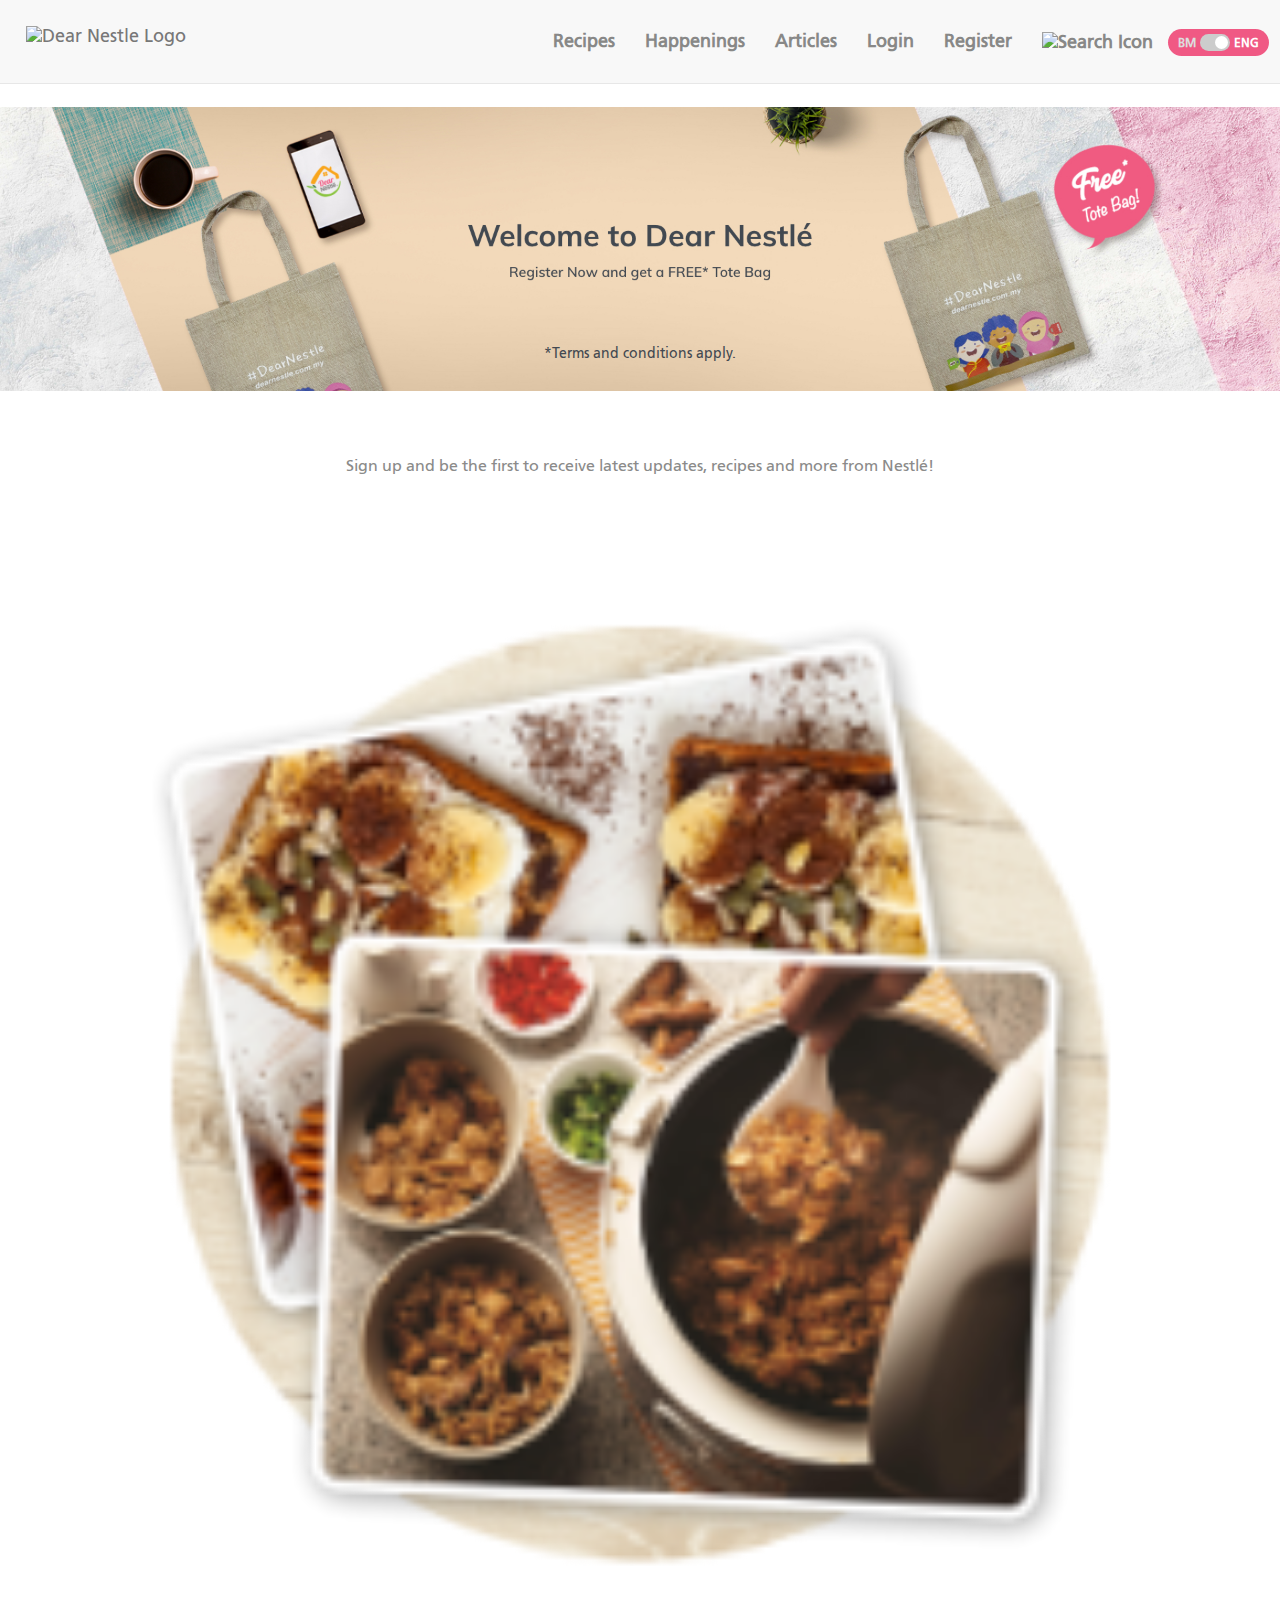
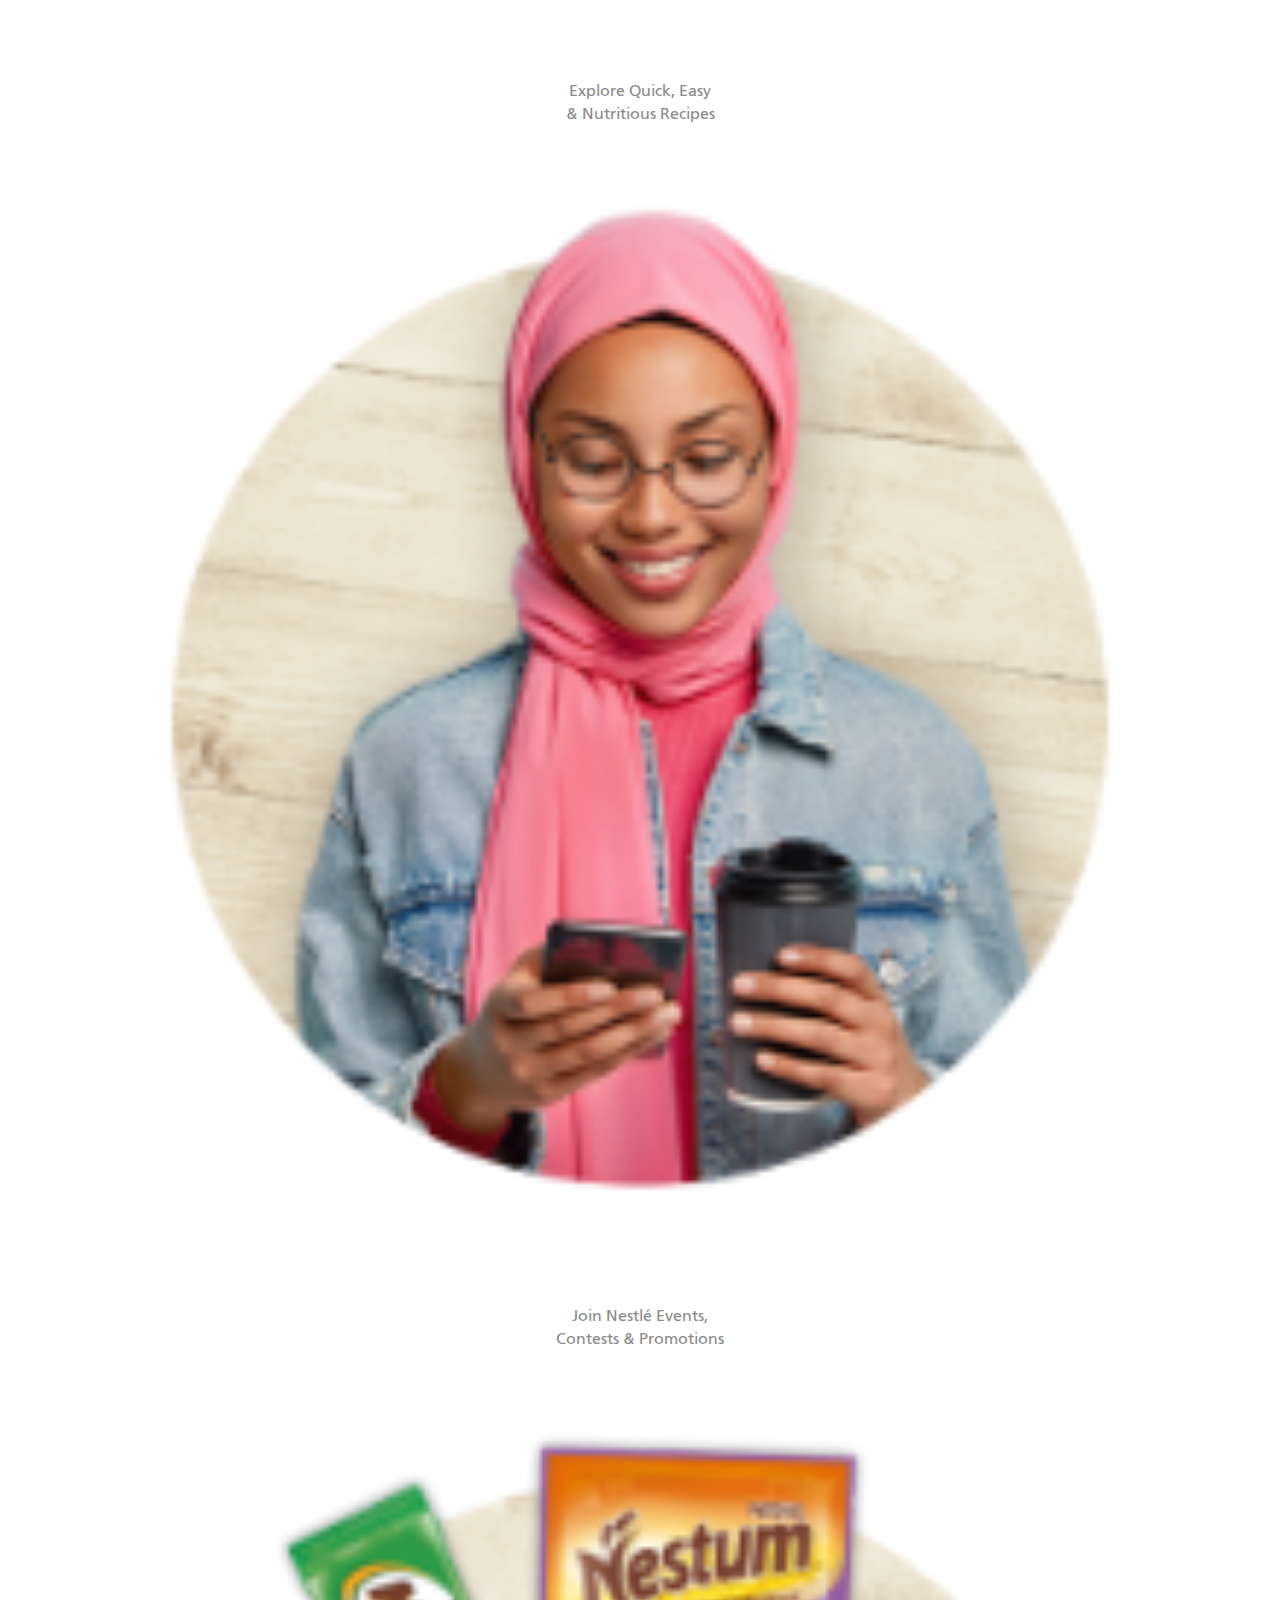
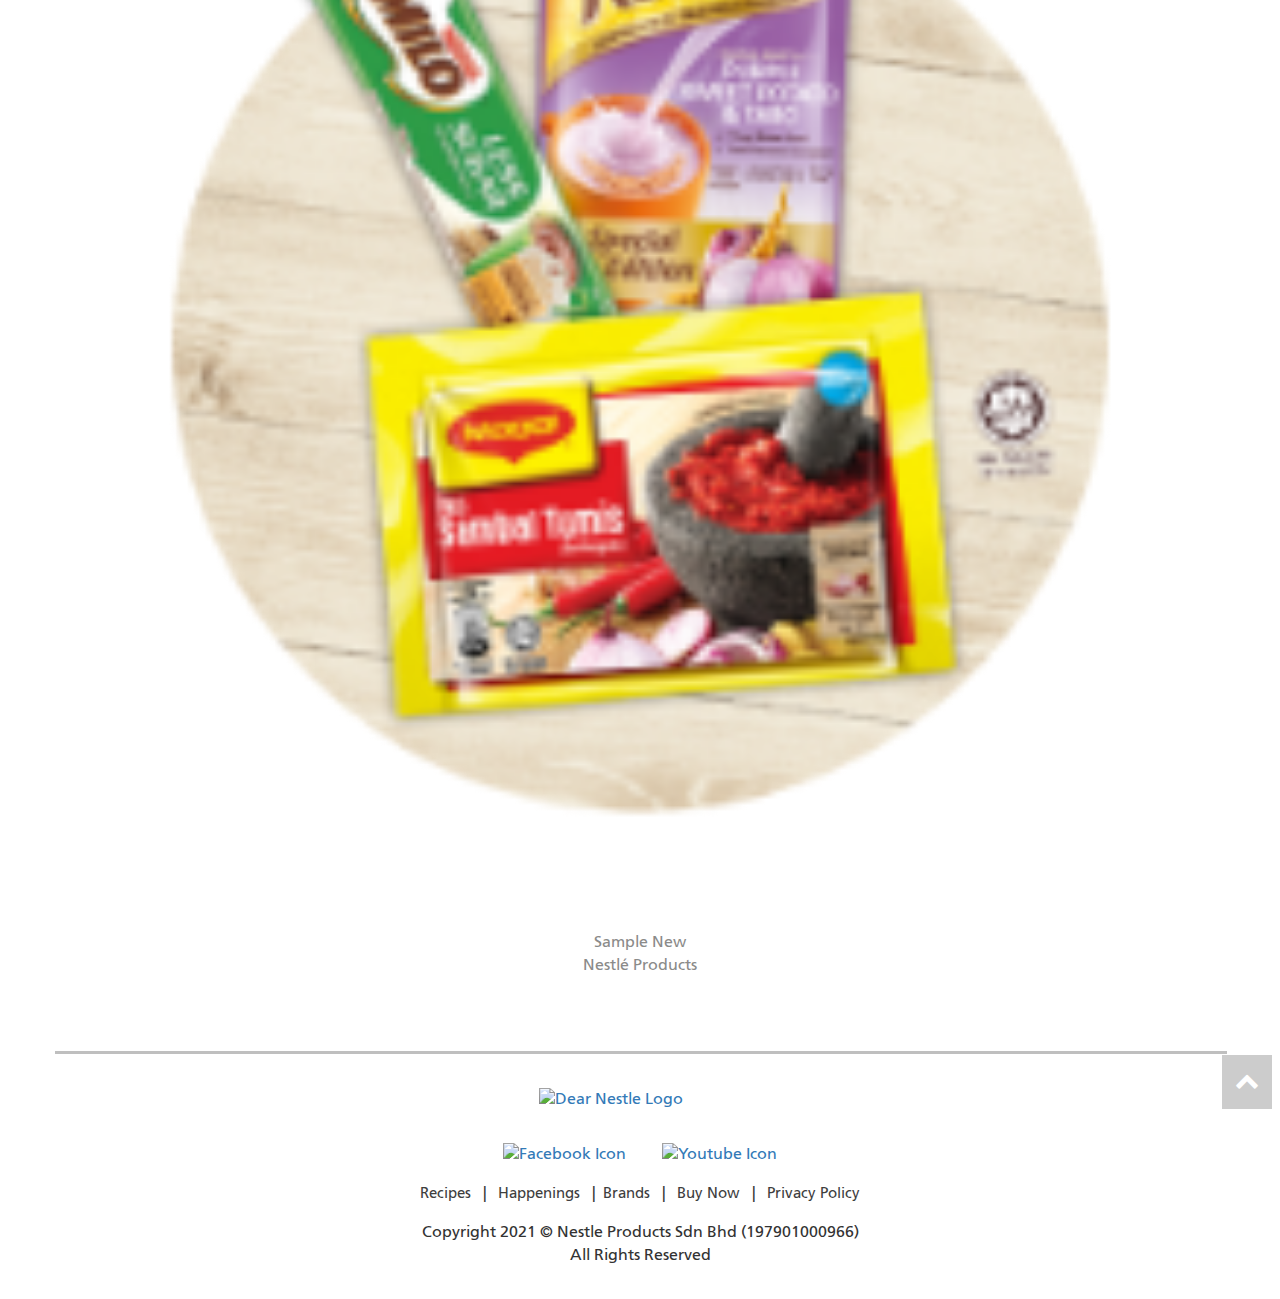
==== commit 4418f298: "update" ====
--- a/registration/stag/index.html
+++ b/registration/stag/index.html
@@ -341,262 +341,7 @@
                         <script src="https://cdnjs.cloudflare.com/ajax/libs/OwlCarousel2/2.3.4/owl.carousel.min.js"
                             integrity="sha512-bPs7Ae6pVvhOSiIcyUClR7/q2OAsRiovw4vAkX+zJbw3ShAeeqezq50RIIcIURq7Oa20rW2n2q+fyXBNcU9lrw=="
                             crossorigin="anonymous" referrerpolicy="no-referrer"></script>
-                        <style>
-                            .register .signup-container {
-                                padding: 0;
-                            }
-                            .register .signup-wrapper {
-                                background: #fff;
-                            }
-
-                            .register {
-                                color: #8b8b8a;
-                            }
-
-                            .register .pink-color {
-                                color: #f05983;
-                            }
-
-                            .register .zero-layout,
-                            .register .zero-layout-input {
-                                margin-left: 0;
-                                margin-right: 0;
-                                padding-left: 0;
-                                padding-right: 0;
-                            }
-
-                            .register .zero-layout-left,
-                            .register .zero-layout-left-input {
-                                margin-left: 0;
-                                margin-right: 0;
-                                padding-left: 0;
-                            }
-
-                            .register .zero-layout-right,
-                            .register .zero-layout-right-input {
-                                margin-left: 0;
-                                margin-right: 0;
-                                padding-right: 0;
-                            }
-
-                            .register .standard-mb {
-                                margin-bottom: 2rem;
-                            }
-
-                            .register .standard-margin {
-                                margin-top: 2rem;
-                                margin-bottom: 2rem;
-                            }
-
-                            .register .top-banner {
-                                margin-top: 1.5rem;
-                                position: relative;
-                            }
-
-                            .register .tnc {
-                                position: absolute;
-                                bottom: 1rem;
-                                left: 50%;
-                                transform: translateX(-50%);
-                                font-size: .9rem;
-                            }
-
-                            .register .tnc a {
-                                color: #434951;
-                            }
-
-                            .register .signup-thumbnail .owl-carousel-thumbnail {
-                                position: relative;
-                            }
-
-                            .register .signup-thumbnail .owl-item {
-                                justify-content: center;
-                            }
-
-                            .register .signup-thumbnail .owl-carousel-thumbnail .owl-prev,
-                            .register .signup-thumbnail .owl-carousel-thumbnail .owl-next {
-                                position: absolute;
-                                top: 50%;
-                                transform: translateY(-50%);
-                            }
-
-                            .register .signup-thumbnail .owl-carousel-thumbnail .owl-prev {
-                                left: 0;
-                            }
-
-                            .register .signup-thumbnail .owl-carousel-thumbnail .owl-next {
-                                right: 0;
-                            }
-
-                            .register .signup-thumbnail .owl-carousel-thumbnail .owl-nav.disabled {
-                                display: none;
-                            }
-
-                            .register .signup-thumbnail,
-                            .register .register-form {
-                                padding: 4rem 0;
-                            }
-
-                            .register .signup-thumbnail .owl-carousel-thumbnail button {
-                                background: transparent;
-                                border: 0;
-                                color: #f05984;
-                                font-size: 1.5rem;
-                            }
-
-                            .register .checkbox input[type="checkbox"],
-                            .register .checkbox-inline input[type="checkbox"],
-                            .register .radio input[type="radio"],
-                            .register .radio-inline input[type="radio"] {
-                                margin-left: 0;
-                            }
-
-                            .register input,
-                            .register select {
-                                background: #f5f5f5;
-                            }
-
-                            .register .btn-pink {
-                                position: relative;
-                                display: inline-block;
-                                width: 200px;
-                                padding: 10px;
-                                margin-bottom: 30px;
-                                background-color: #f05984;
-                                border: 1px solid #f05984;
-                                color: #fff;
-                                text-align: center;
-                                text-decoration: none;
-                                font-size: 18px;
-                                font-weight: 700;
-                            }
-
-                            .register .btn-pink::after {
-                                position: absolute;
-                                font-family: "FontAwesome";
-                                content: "\f054";
-                                color: #fff;
-                                right: 1rem;
-                                top: 50%;
-                                transform: translateY(-50%);
-                            }
-
-                            .register .form-group input[type="checkbox"] {
-                                padding: 0;
-                                height: initial;
-                                width: initial;
-                                margin-bottom: 10rem;
-                                display: none;
-                                cursor: pointer;
-                            }
-
-                            .register .form-group label {
-                                position: relative;
-                            }
-
-                            .register .form-group label.option:before {
-                                content: "";
-                                -webkit-appearance: none;
-                                background-color: transparent;
-                                border: 2px solid #888887;
-                                border-radius: 5px;
-                                box-shadow: 0 1px 2px rgba(0, 0, 0, 0.05),
-                                    inset 0px -15px 10px -12px rgba(0, 0, 0, 0.05);
-                                padding: 7px;
-                                display: inline-block;
-                                position: absolute;
-                                left: 0;
-                                vertical-align: middle;
-                                cursor: pointer;
-                            }
-
-                            .register .form-group input:checked+label:after {
-                                content: "";
-                                display: block;
-                                position: absolute;
-                                top: 2px;
-                                left: 6px;
-                                width: 6px;
-                                height: 12px;
-                                border: solid #f05984;
-                                border-width: 0 2px 2px 0;
-                                transform: rotate(45deg);
-                            }
-
-                            @media (max-width: 678px) {
-                                .register .signup-thumbnail .owl-carousel-thumbnail .owl-nav.disabled {
-                                    display: block;
-                                }
-
-                                .register .signup-thumbnail .owl-carousel-thumbnail .owl-prev {
-                                    left: 10%;
-                                }
-
-                                .register .signup-thumbnail .owl-carousel-thumbnail .owl-next {
-                                    right: 10%;
-                                }
-
-                                .register .signup-thumbnail,
-                                .register .register-form {
-                                    padding: 2rem 0;
-                                }
-
-                                .register .standard-mb {
-                                    margin-bottom: 1rem;
-                                }
-                            }
-
-                            @media (min-width: 601px) and (max-width: 999px) {
-                                .register .signup-thumbnail .owl-carousel-thumbnail .owl-nav.disabled {
-                                    display: block;
-                                }
-
-                                .register .signup-thumbnail .owl-carousel-thumbnail .owl-prev {
-                                    left: 20%;
-                                }
-
-                                .register .signup-thumbnail .owl-carousel-thumbnail .owl-next {
-                                    right: 20%;
-                                }
-                            }
-
-                            @media (max-width: 767px) {
-
-                                .register label.zero-layout,
-                                .register label.zero-layout-left,
-                                .register label.zero-layout-right {
-                                    margin-left: 0;
-                                    margin-right: 0;
-                                    padding-left: 0;
-                                    padding-right: 0;
-                                }
-
-                                .register .zero-layout,
-                                .register .zero-layout-left,
-                                .register .zero-layout-right {
-                                    margin-left: 0;
-                                    margin-right: 0;
-                                    padding-left: 15px;
-                                    padding-right: 15px;
-                                }
-
-                                .register .zero-layout-input,
-                                .register .zero-layout-left-input,
-                                .register .zero-layout-right-input {
-                                    margin-left: 0;
-                                    margin-right: 0;
-                                    padding-left: 0;
-                                    padding-right: 0;
-                                }
-
-                                .register .tnc {
-                                    left: 30%;
-                                    transform: translateX(-50%);
-                                }
-                            }
-
-                            /* chevron-right */
-                        </style>
+                        <link rel="stylesheet" href="./authenticate.css">
                         <section class="top-banner">
                             <img src="../images/DesktopBanner.jpg" alt="Desktop Banner" width="100%"
                                 class="visible-sm visible-md visible-lg visible-xl" />
--- a/registration/stag/authenticate.css
+++ b/registration/stag/authenticate.css
@@ -0,0 +1,732 @@
+.register .signup-container {
+    padding: 0;
+}
+.register .signup-wrapper {
+    background: #fff;
+}
+
+.register {
+    color: #8b8b8a;
+}
+
+.register .pink-color {
+    color: #f05983;
+}
+
+.register .zero-layout,
+.register .zero-layout-input {
+    margin-left: 0;
+    margin-right: 0;
+    padding-left: 0;
+    padding-right: 0;
+}
+
+.register .zero-layout-left,
+.register .zero-layout-left-input {
+    margin-left: 0;
+    margin-right: 0;
+    padding-left: 0;
+}
+
+.register .zero-layout-right,
+.register .zero-layout-right-input {
+    margin-left: 0;
+    margin-right: 0;
+    padding-right: 0;
+}
+
+.register .standard-mb {
+    margin-bottom: 2rem;
+}
+
+.register .standard-margin {
+    margin-top: 2rem;
+    margin-bottom: 2rem;
+}
+
+.register .top-banner {
+    margin-top: 1.5rem;
+    position: relative;
+}
+
+.register .tnc {
+    position: absolute;
+    bottom: 1rem;
+    left: 50%;
+    transform: translateX(-50%);
+    font-size: 0.9rem;
+}
+
+.register .tnc a {
+    color: #434951;
+}
+
+.register .signup-thumbnail .owl-carousel-thumbnail {
+    position: relative;
+}
+
+.register .signup-thumbnail .owl-item {
+    justify-content: center;
+}
+
+.register .signup-thumbnail .owl-carousel-thumbnail .owl-prev,
+.register .signup-thumbnail .owl-carousel-thumbnail .owl-next {
+    position: absolute;
+    top: 50%;
+    transform: translateY(-50%);
+}
+
+.register .signup-thumbnail .owl-carousel-thumbnail .owl-prev {
+    left: 0;
+}
+
+.register .signup-thumbnail .owl-carousel-thumbnail .owl-next {
+    right: 0;
+}
+
+.register .signup-thumbnail .owl-carousel-thumbnail .owl-nav.disabled {
+    display: none;
+}
+
+.register .signup-thumbnail,
+.register .register-form {
+    padding: 4rem 0;
+}
+
+.register .signup-thumbnail .owl-carousel-thumbnail button {
+    background: transparent;
+    border: 0;
+    color: #f05984;
+    font-size: 1.5rem;
+}
+
+.register .checkbox input[type="checkbox"],
+.register .checkbox-inline input[type="checkbox"],
+.register .radio input[type="radio"],
+.register .radio-inline input[type="radio"] {
+    margin-left: 0;
+}
+
+.register input,
+.register select {
+    background: #f5f5f5;
+}
+
+.register .btn-pink {
+    position: relative;
+    display: inline-block;
+    width: 200px;
+    padding: 10px;
+    margin-bottom: 30px;
+    background-color: #f05984;
+    border: 1px solid #f05984;
+    color: #fff;
+    text-align: center;
+    text-decoration: none;
+    font-size: 18px;
+    font-weight: 700;
+}
+
+.register .btn-pink::after {
+    position: absolute;
+    font-family: "FontAwesome";
+    content: "\f054";
+    color: #fff;
+    right: 1rem;
+    top: 50%;
+    transform: translateY(-50%);
+}
+
+.register .form-group input[type="checkbox"] {
+    padding: 0;
+    height: initial;
+    width: initial;
+    margin-bottom: 10rem;
+    display: none;
+    cursor: pointer;
+}
+
+.register .form-group label {
+    position: relative;
+}
+
+.register .form-group label.option:before {
+    content: "";
+    -webkit-appearance: none;
+    background-color: transparent;
+    border: 2px solid #888887;
+    border-radius: 5px;
+    box-shadow: 0 1px 2px rgba(0, 0, 0, 0.05), inset 0px -15px 10px -12px rgba(0, 0, 0, 0.05);
+    padding: 7px;
+    display: inline-block;
+    position: absolute;
+    left: 0;
+    vertical-align: middle;
+    cursor: pointer;
+}
+
+.register .form-group input:checked + label:after {
+    content: "";
+    display: block;
+    position: absolute;
+    top: 2px;
+    left: 6px;
+    width: 6px;
+    height: 12px;
+    border: solid #f05984;
+    border-width: 0 2px 2px 0;
+    transform: rotate(45deg);
+}
+
+@media (max-width: 678px) {
+    .register .signup-thumbnail .owl-carousel-thumbnail .owl-nav.disabled {
+        display: block;
+    }
+
+    .register .signup-thumbnail .owl-carousel-thumbnail .owl-prev {
+        left: 10%;
+    }
+
+    .register .signup-thumbnail .owl-carousel-thumbnail .owl-next {
+        right: 10%;
+    }
+
+    .register .signup-thumbnail,
+    .register .register-form {
+        padding: 2rem 0;
+    }
+
+    .register .standard-mb {
+        margin-bottom: 1rem;
+    }
+}
+
+@media (min-width: 601px) and (max-width: 999px) {
+    .register .signup-thumbnail .owl-carousel-thumbnail .owl-nav.disabled {
+        display: block;
+    }
+
+    .register .signup-thumbnail .owl-carousel-thumbnail .owl-prev {
+        left: 20%;
+    }
+
+    .register .signup-thumbnail .owl-carousel-thumbnail .owl-next {
+        right: 20%;
+    }
+}
+
+@media (max-width: 767px) {
+    .register label.zero-layout,
+    .register label.zero-layout-left,
+    .register label.zero-layout-right {
+        margin-left: 0;
+        margin-right: 0;
+        padding-left: 0;
+        padding-right: 0;
+    }
+
+    .register .zero-layout,
+    .register .zero-layout-left,
+    .register .zero-layout-right {
+        margin-left: 0;
+        margin-right: 0;
+        padding-left: 15px;
+        padding-right: 15px;
+    }
+
+    .register .zero-layout-input,
+    .register .zero-layout-left-input,
+    .register .zero-layout-right-input {
+        margin-left: 0;
+        margin-right: 0;
+        padding-left: 0;
+        padding-right: 0;
+    }
+
+    .register .tnc {
+        left: 30%;
+        transform: translateX(-50%);
+    }
+}
+
+.login-page .login-container {
+    padding: 0;
+}
+
+.login-page .login-wrapper {
+    background: #fff;
+}
+
+.login-page {
+    margin-top: 1.4rem;
+    color: #8b8b8a;
+}
+
+.login-page .container {
+    max-width: 970px;
+}
+
+b {
+    font-family: "Frutiger LT Std 55 Black";
+}
+
+.login-page .pink-color {
+    color: #f05983;
+}
+
+.login-page .zero-layout,
+.login-page .zero-layout-input {
+    margin-left: 0;
+    margin-right: 0;
+    padding-left: 0;
+    padding-right: 0;
+}
+
+.login-page .zero-layout-left,
+.login-page .zero-layout-left-input {
+    margin-left: 0;
+    margin-right: 0;
+    padding-left: 0;
+}
+
+.login-page .zero-layout-right,
+.login-page .zero-layout-right-input {
+    margin-left: 0;
+    margin-right: 0;
+    padding-right: 0;
+}
+
+.login-page input,
+.login-page select {
+    background: #f5f5f5;
+}
+
+.login-page a.button {
+    position: relative;
+    background-color: #f05983;
+    border: 1px solid #f05983;
+    border-radius: 0;
+    color: #fff;
+    padding: 10px 0;
+    margin: 10px 0;
+    width: 100%;
+    text-align: center;
+    text-decoration: none;
+    display: inline-block;
+    font-size: 15px;
+    font-weight: 500;
+    letter-spacing: 2px;
+    max-width: 13rem !important;
+}
+
+.login-page a.button::after {
+    position: absolute;
+    font-family: "FontAwesome";
+    content: "\f054";
+    color: #fff;
+    right: 1rem;
+    top: 50%;
+    transform: translateY(-50%);
+}
+
+.login-page h1 {
+    color: #434951;
+}
+
+.login-page p b {
+    color: #434951;
+}
+
+.login-page p {
+    color: #8b8b8a;
+}
+
+.login-page hr {
+    border-color: #bfbfbf;
+    width: 100%;
+}
+
+.login-page button:focus {
+    outline: 0;
+}
+
+.login-page button:active {
+    background-color: #f05983;
+    border-color: #f05983;
+    box-shadow: 0 5px #666;
+    transform: translateY(4px);
+}
+
+.login-page section.desc {
+    padding: 4rem 0;
+}
+
+.login-page .mb-1 {
+    margin-bottom: 1rem;
+}
+
+.login-page .mb-2 {
+    margin-bottom: 2rem;
+}
+
+.login-page .mb-3 {
+    margin-bottom: 3rem;
+}
+
+.login-page section.desc .img {
+    padding: 0 3rem;
+}
+
+.login-page section.desc .copy {
+    padding: 0 3rem;
+}
+
+.login-page .login-form {
+    padding: 4rem 0;
+}
+
+.login-page .pink-color {
+    color: #f05983;
+}
+
+.login-page .standard-mb {
+    margin-bottom: 2rem;
+}
+
+.login-page .standard-margin {
+    margin-top: 2rem;
+    margin-bottom: 2rem;
+}
+
+.login-page .btn-pink {
+    position: relative;
+    display: inline-block;
+    width: 200px;
+    padding: 10px;
+    margin-bottom: 30px;
+    background-color: #f05984;
+    border: 1px solid #f05984;
+    color: #fff;
+    text-align: center;
+    text-decoration: none;
+    font-size: 18px;
+    font-weight: 700;
+}
+
+.login-page .btn-pink:focus {
+    outline: 0;
+}
+
+.login-page .btn-pink::after {
+    position: absolute;
+    font-family: "FontAwesome";
+    content: "\f054";
+    color: #fff;
+    right: 1rem;
+    top: 50%;
+    transform: translateY(-50%);
+}
+
+@media (min-width: 1200px) {
+}
+
+@media (max-width: 678px) {
+    .login-page section.desc {
+        padding: 4rem 1rem;
+    }
+
+    .login-page section.desc .img {
+        padding: 0 2rem;
+    }
+
+    .login-page section.desc .copy {
+        padding: 0 1.5rem;
+    }
+
+    .login-page .standard-mb {
+        margin-bottom: 1rem;
+    }
+}
+
+@media (max-width: 768px) {
+    .login-page .login-form {
+        padding: 2rem 0;
+    }
+
+    .login-page label.zero-layout,
+    .login-page label.zero-layout-left,
+    .login-page label.zero-layout-right {
+        margin-left: 0;
+        margin-right: 0;
+        padding-left: 0;
+        padding-right: 0;
+    }
+
+    .login-page .zero-layout,
+    .login-page .zero-layout-left,
+    .login-page .zero-layout-right {
+        margin-left: 0;
+        margin-right: 0;
+        padding-left: 15px;
+        padding-right: 15px;
+    }
+
+    .login-page .zero-layout-input,
+    .login-page .zero-layout-left-input,
+    .login-page .zero-layout-right-input {
+        margin-left: 0;
+        margin-right: 0;
+        padding-left: 0;
+        padding-right: 0;
+    }
+}
+
+.gigya-screen-caption {
+    display: none;
+}
+
+.op-none {
+    opacity: 0;
+}
+
+.d-none {
+    display: none;
+}
+
+.d-block {
+    display: block;
+}
+
+hr {
+    width: 100%;
+    height: 0.1rem;
+    background: #bfbfbf;
+}
+
+.standard-margin {
+    margin-top: 2rem;
+    margin-bottom: 2rem;
+}
+
+#gigya-register-screen.gigya-screen.v2 .gigya-register-form .form-group.d-none {
+    display: none;
+}
+
+#gigya-register-screen.gigya-screen.v2 .gigya-register-form label.birthday-notes {
+    width: 100%;
+}
+
+#gigya-register-screen.gigya-screen.v2 .gigya-register-form label.birthday-notes p small {
+    font-size: 0.8rem;
+    position: relative;
+    left: 10.5rem;
+}
+
+#gigya-register-screen.gigya-screen.v2 .gigya-register-form .m-none {
+    display: block;
+}
+
+#gigya-register-screen.gigya-screen.v2
+    .gigya-register-form
+    .gigya-composite-control.gigya-composite-control-multi-choice {
+    display: flex;
+}
+
+#gigya-register-screen.gigya-screen.v2
+    .gigya-register-form
+    .gigya-composite-control.gigya-composite-control-multi-choice
+    .gigya-label {
+    width: 7.5rem;
+    padding: 0;
+    margin: 0;
+}
+
+#gigya-login-screen.gigya-screen.v2 .gigya-login-form .grey-color,
+#gigya-register-screen.gigya-screen.v2 .gigya-register-form .grey-color {
+    color: #8b8b8a !important;
+    font-weight: 100;
+}
+
+#gigya-login-screen.gigya-screen.v2 .gigya-login-form .red-color,
+#gigya-register-screen.gigya-screen.v2 .gigya-register-form .red-color,
+#gigya-login-screen.gigya-screen.v2 .gigya-login-form span.red-color,
+#gigya-register-screen.gigya-screen.v2 .gigya-register-form span.red-color {
+    color: red;
+}
+
+#gigya-login-screen.gigya-screen.v2 .gigya-login-form .pink-color,
+#gigya-register-screen.gigya-screen.v2 .gigya-register-form .pink-color,
+#gigya-login-screen.gigya-screen.v2 .gigya-login-form a.pink-color,
+#gigya-register-screen.gigya-screen.v2 .gigya-register-form a.pink-color {
+    color: #f05983;
+}
+
+r,
+#gigya-register-screen.gigya-screen.v2 .gigya-register-form a.dn-link {
+    color: #f05983;
+}
+
+#gigya-login-screen.gigya-screen.v2 .gigya-login-form .gigya-layout-row.with-divider > .gigya-layout-cell.with-divider,
+#gigya-login-screen.gigya-screen.v2 .gigya-login-form .gigya-layout-row.with-divider {
+    display: none !important;
+}
+
+#gigya-login-screen.gigya-screen.v2,
+#gigya-register-screen.gigya-screen.v2 {
+    background-color: #fff !important;
+    padding: 0 !important;
+}
+
+#gigya-login-screen.gigya-screen.v2 .gigya-login-form .form-group,
+#gigya-register-screen.gigya-screen.v2 .gigya-register-form .form-group {
+    display: flex !important;
+    position: relative;
+    padding-bottom: 1rem;
+}
+
+#gigya-login-screen.gigya-screen.v2 .gigya-login-form .form-group label.gigya-label,
+#gigya-register-screen.gigya-screen.v2 .gigya-register-form .form-group label.gigya-label {
+    width: 16rem !important;
+}
+
+#gigya-login-screen.gigya-screen.v2 .gigya-login-form .form-group .gigya-label-text,
+#gigya-register-screen.gigya-screen.v2 .gigya-register-form .gigya-label-text {
+    color: #8b8b8a !important;
+}
+
+#gigya-login-screen.gigya-screen.v2 .gigya-login-form .form-group input,
+#gigya-register-screen.gigya-screen.v2 .gigya-register-form .form-group input,
+#gigya-register-screen.gigya-screen.v2 .gigya-register-form .form-group select {
+    width: 100%;
+    height: 34px;
+    padding: 6px 12px;
+    background: #f5f5f5;
+    border: 1px solid #ccc;
+    border-radius: 4px;
+    box-shadow: inset 0 1px 1px rgb(0 0 0 / 8%);
+    transition: border-color ease-in-out 0.15s, box-shadow ease-in-out 0.15s;
+}
+
+#gigya-login-screen.gigya-screen.v2 .gigya-login-form input[type="submit"],
+#gigya-register-screen.gigya-screen.v2 .gigya-register-form input[type="submit"] {
+    width: 100%;
+    max-width: 16rem;
+    position: relative;
+    left: 50%;
+    transform: translateX(-50%);
+    background-color: #f05984;
+    border: 1px solid #f05984;
+    color: #fff;
+    text-align: center;
+    text-decoration: none;
+    font-size: 18px;
+    font-weight: 700;
+}
+
+#gigya-login-screen.gigya-screen.v2 .gigya-login-form input[type="submit"]::after,
+#gigya-register-screen.gigya-screen.v2 .gigya-register-form input[type="submit"]::after {
+    position: absolute;
+    font-family: "FontAwesome";
+    content: "\f054";
+    color: #fff;
+    right: 1rem;
+    top: 50%;
+    transform: translateY(-50%);
+}
+
+#gigya-register-screen.gigya-screen.v2 .gigya-layout-row.with-divider > .gigya-layout-cell.with-divider {
+    display: none;
+}
+
+#gigya-register-screen.gigya-screen.v2.mobile h1,
+#gigya-register-screen.gigya-screen.v2.mobile h2 {
+    font-size: 16px;
+}
+
+#gigya-register-screen.gigya-screen.v2 .gigya-composite-control-password.pl-7 {
+    margin-left: 7.5px;
+}
+
+#gigya-login-screen.gigya-screen.v2 .gigya-login-form .gigya-composite-control.gigya-composite-control-dropdown .gigya-error-msg-active,
+#gigya-login-screen.gigya-screen.v2 .gigya-login-form .gigya-composite-control.gigya-composite-control-password .gigya-error-msg-active,
+#gigya-login-screen.gigya-screen.v2 .gigya-login-form .gigya-composite-control.gigya-composite-control-textbox .gigya-error-msg-active
+#gigya-register-screen.gigya-screen.v2 .gigya-register-form .gigya-composite-control.gigya-composite-control-dropdown .gigya-error-msg-active,
+#gigya-register-screen.gigya-screen.v2 .gigya-register-form .gigya-composite-control.gigya-composite-control-password .gigya-error-msg-active,
+#gigya-register-screen.gigya-screen.v2 .gigya-register-form .gigya-composite-control.gigya-composite-control-textbox .gigya-error-msg-active {
+    position: absolute;
+    bottom: 0;
+    left: 11rem;
+}
+
+@media (max-width: 678px) {
+    #gigya-register-screen.gigya-screen.v2 .gigya-register-form label.birthday-notes p small {
+        left: 0;
+    }
+    #gigya-register-screen.gigya-screen.v2
+        .gigya-register-form
+        .gigya-composite-control.gigya-composite-control-multi-choice {
+        display: block;
+    }
+    #gigya-register-screen.gigya-screen.v2
+        .gigya-register-form
+        .gigya-composite-control.gigya-composite-control-multi-choice
+        .gigya-label {
+        width: auto;
+        padding: 0;
+        margin: 0;
+    }
+    #gigya-register-screen.gigya-screen.v2 .gigya-composite-control-password.pl-7 {
+        margin-left: 0;
+    }
+    #gigya-register-screen.gigya-screen.v2 .gigya-layout-cell .gigya-layout-cell {
+        max-width: 100%;
+    }
+    #gigya-register-screen.gigya-screen.v2
+        .gigya-layout-row.with-two-inputs
+        > .gigya-layout-cell
+        + .gigya-layout-cell
+        > .gigya-composite-control {
+        padding-left: 0;
+    }
+    #gigya-register-screen.gigya-screen.v2 .gigya-layout-row.with-two-inputs .gigya-composite-control {
+        padding-right: 0;
+    }
+    #gigya-login-screen.gigya-screen.v2 .gigya-login-form .form-group label.gigya-label,
+    #gigya-register-screen.gigya-screen.v2 .gigya-register-form .form-group label.gigya-label {
+        width: 100% !important;
+    }
+    .standard-margin {
+        margin-top: 1rem;
+        margin-bottom: 1rem;
+    }
+    .d-none {
+        display: block;
+    }
+    .m-none {
+        display: none;
+    }
+    #gigya-register-screen.gigya-screen.v2 .gigya-register-form .form-group.d-none {
+        display: block;
+    }
+    #gigya-register-screen.gigya-screen.v2 .gigya-register-form .m-none,
+    #gigya-register-screen.gigya-screen.v2 .gigya-register-form .form-group.m-none {
+        display: none !important;
+    }
+    #gigya-login-screen.gigya-screen.v2 .gigya-login-form .form-group,
+    #gigya-register-screen.gigya-screen.v2 .gigya-register-form .form-group {
+        display: block !important;
+    }
+    #gigya-login-screen.gigya-screen.v2 .gigya-login-form .form-group label.gigya-label,
+    #gigya-register-screen.gigya-screen.v2 .gigya-register-form .form-group label.gigya-label {
+        width: auto;
+    }
+
+    #gigya-login-screen.gigya-screen.v2 .gigya-login-form .gigya-composite-control.gigya-composite-control-dropdown .gigya-error-msg-active,
+    #gigya-login-screen.gigya-screen.v2 .gigya-login-form .gigya-composite-control.gigya-composite-control-password .gigya-error-msg-active,
+    #gigya-login-screen.gigya-screen.v2 .gigya-login-form .gigya-composite-control.gigya-composite-control-textbox .gigya-error-msg-active
+    #gigya-register-screen.gigya-screen.v2 .gigya-register-form .gigya-composite-control.gigya-composite-control-dropdown .gigya-error-msg-active,
+    #gigya-register-screen.gigya-screen.v2 .gigya-register-form .gigya-composite-control.gigya-composite-control-password .gigya-error-msg-active,
+    #gigya-register-screen.gigya-screen.v2 .gigya-register-form .gigya-composite-control.gigya-composite-control-textbox .gigya-error-msg-active {
+        left: 0;
+    }
+}
